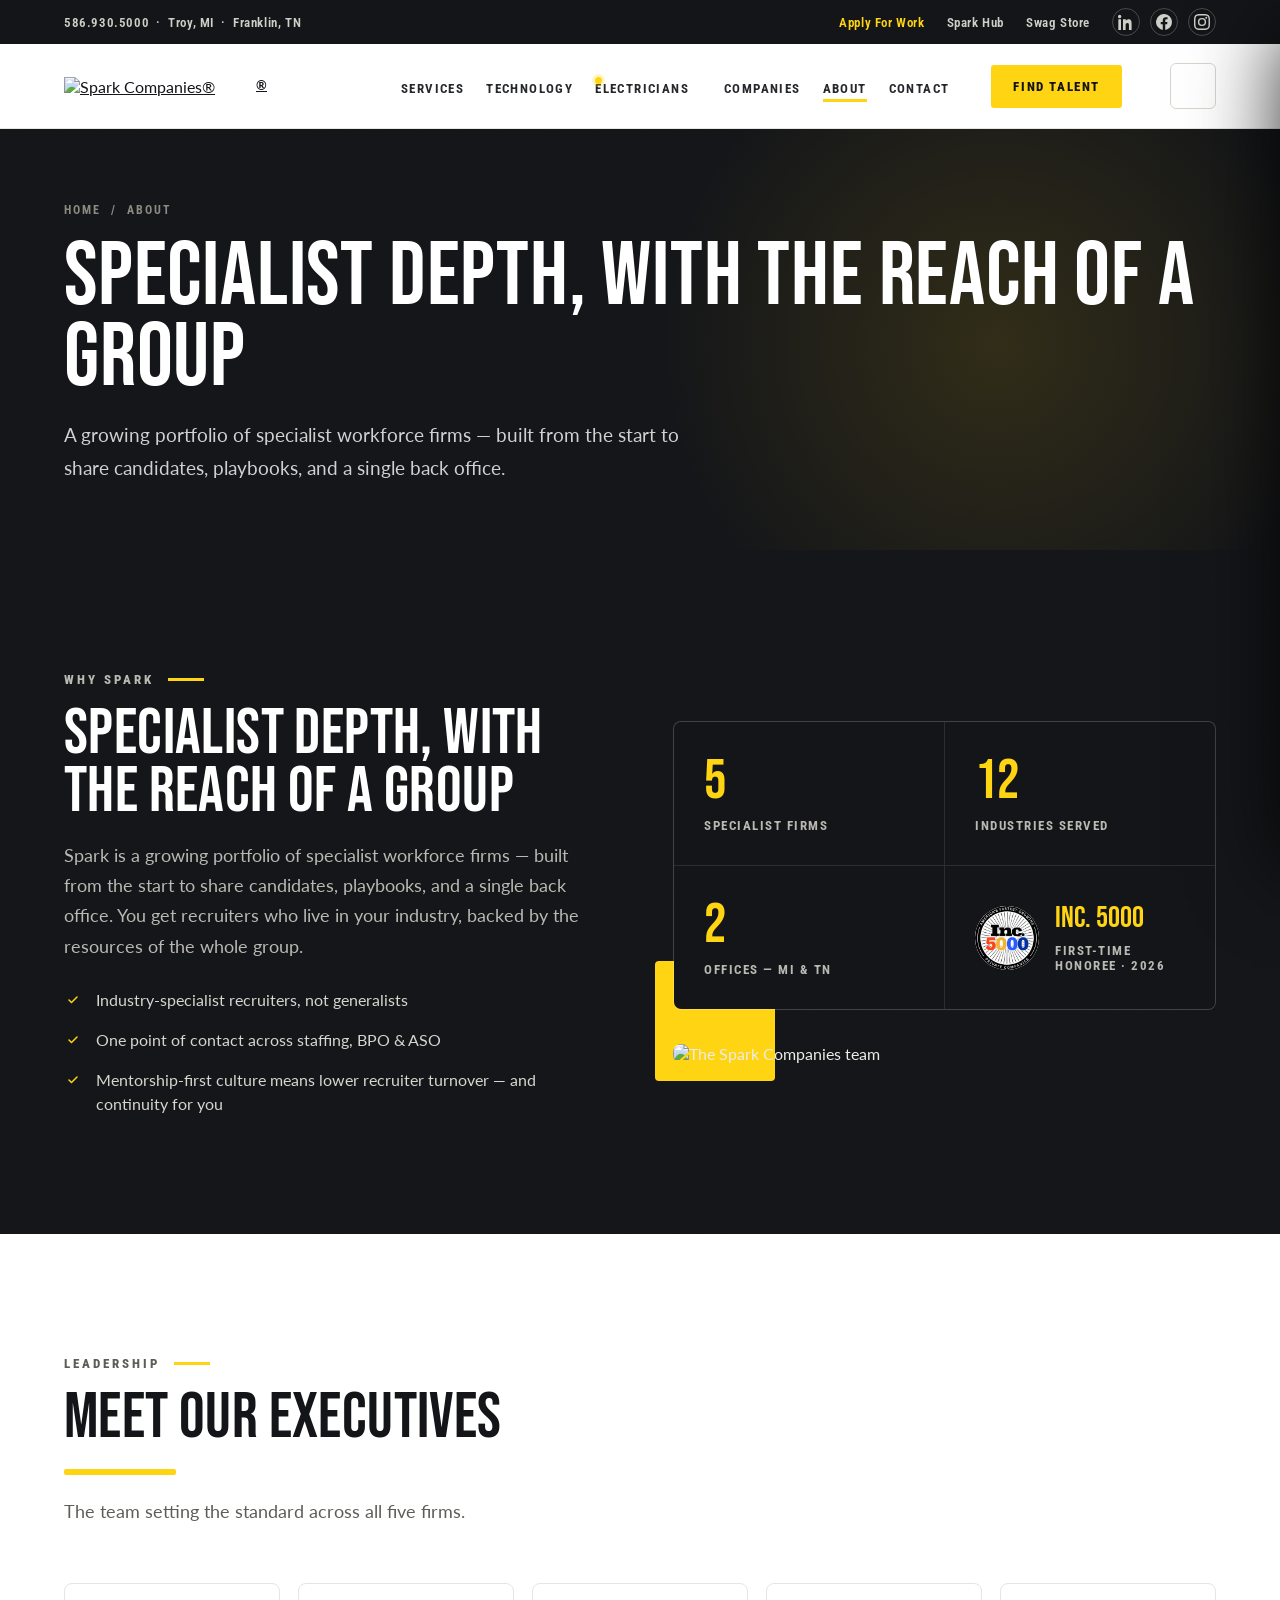
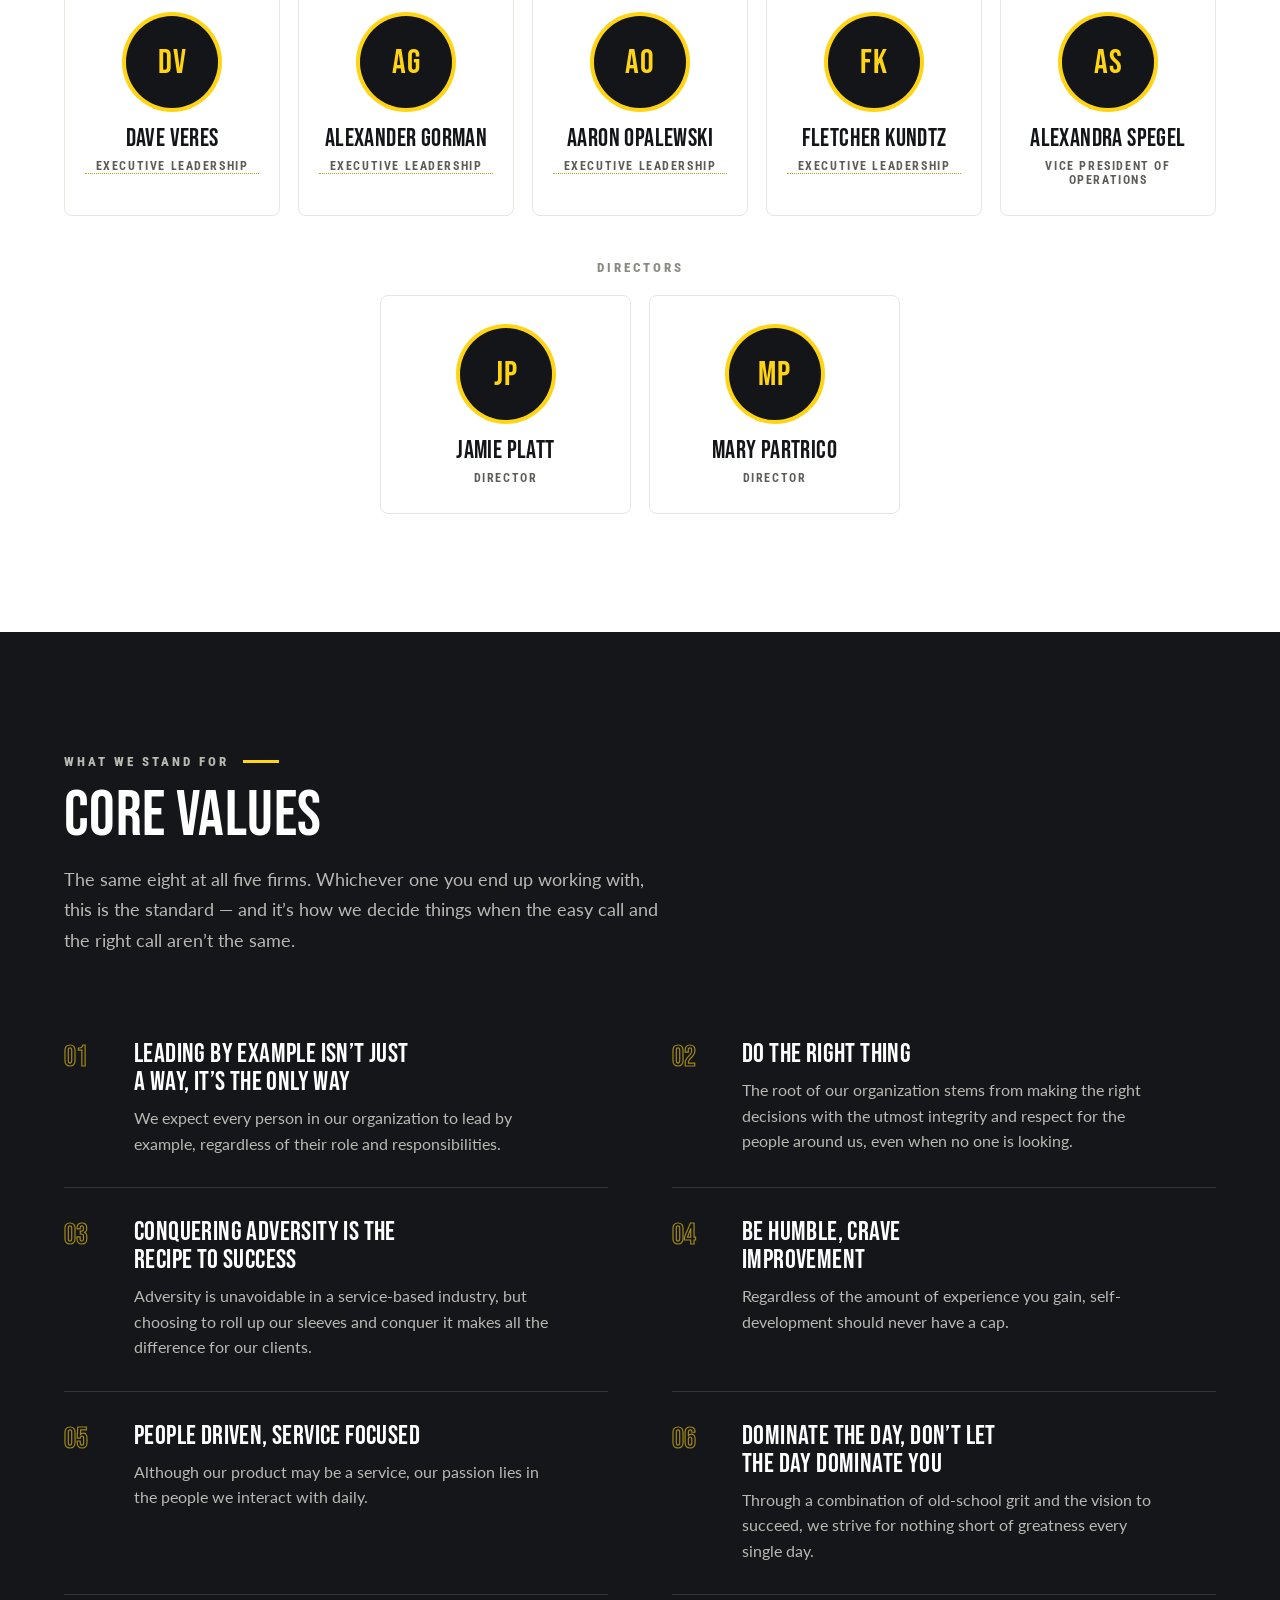
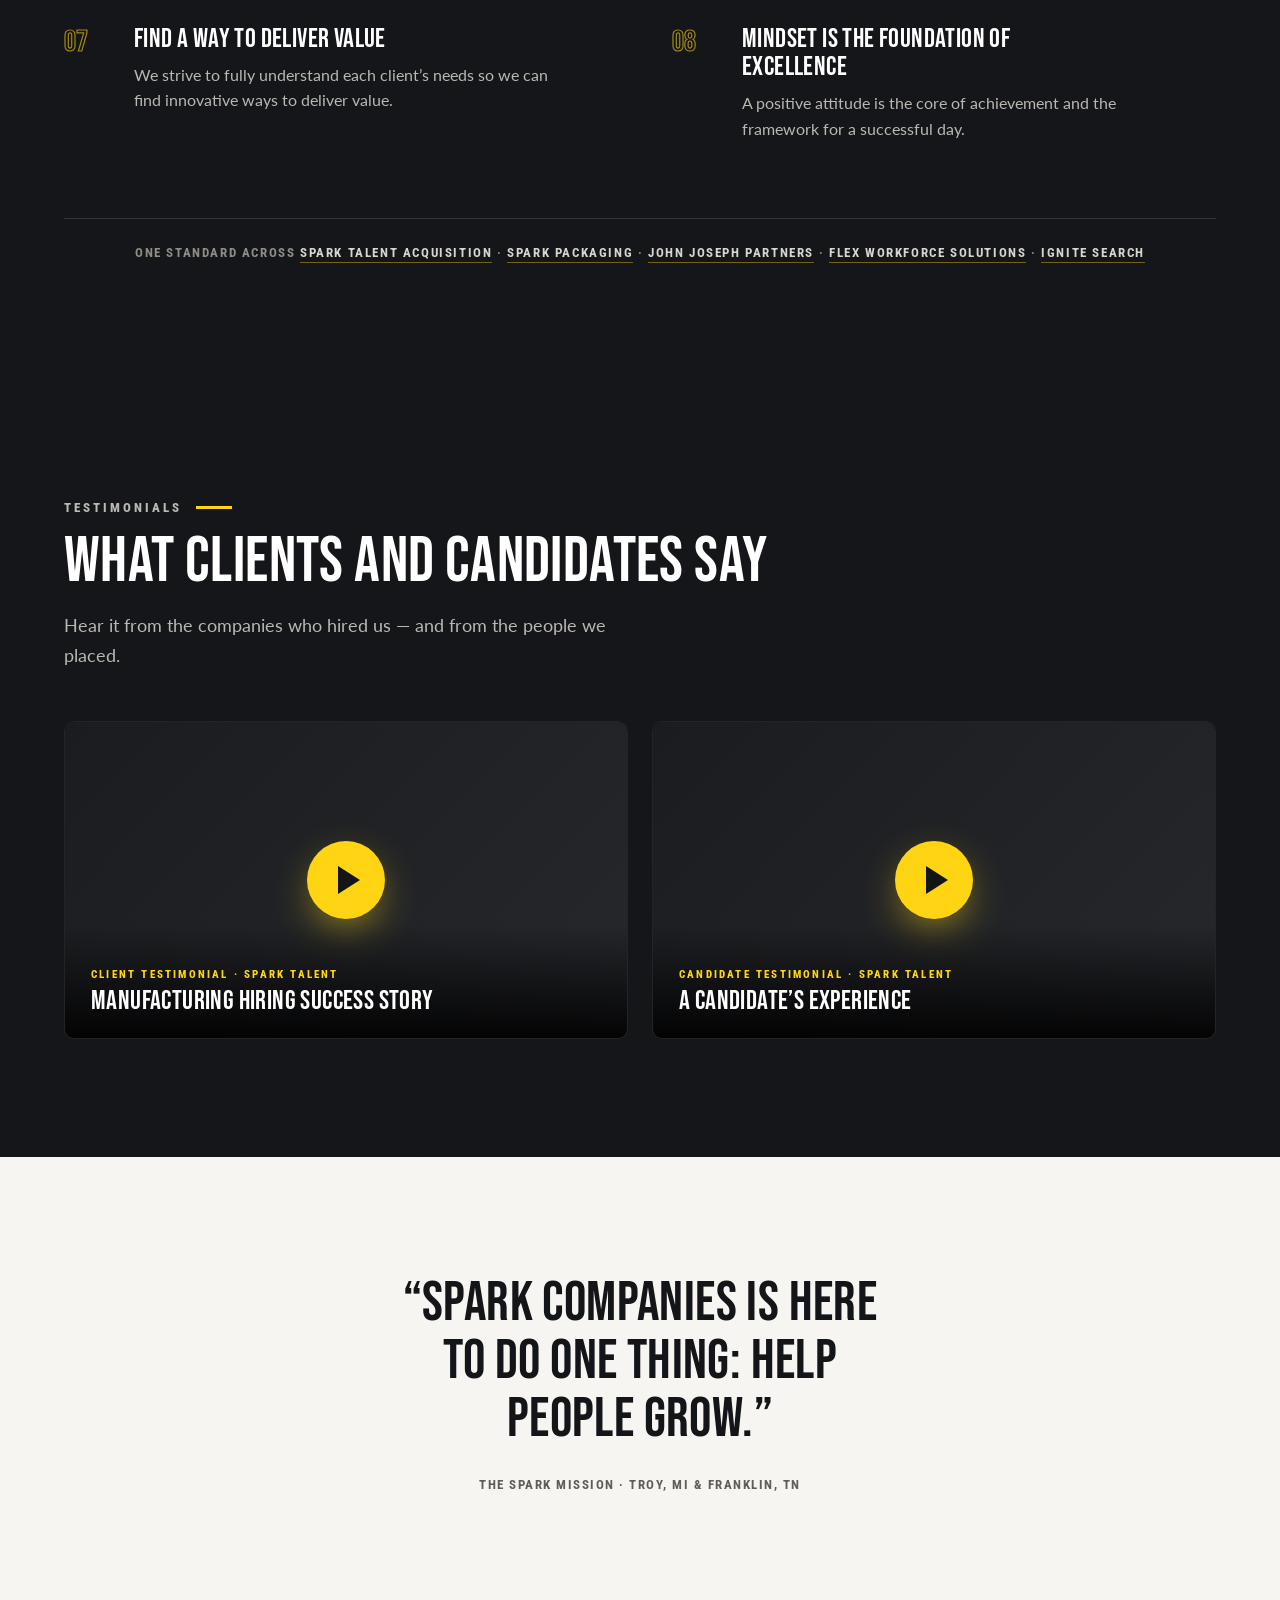
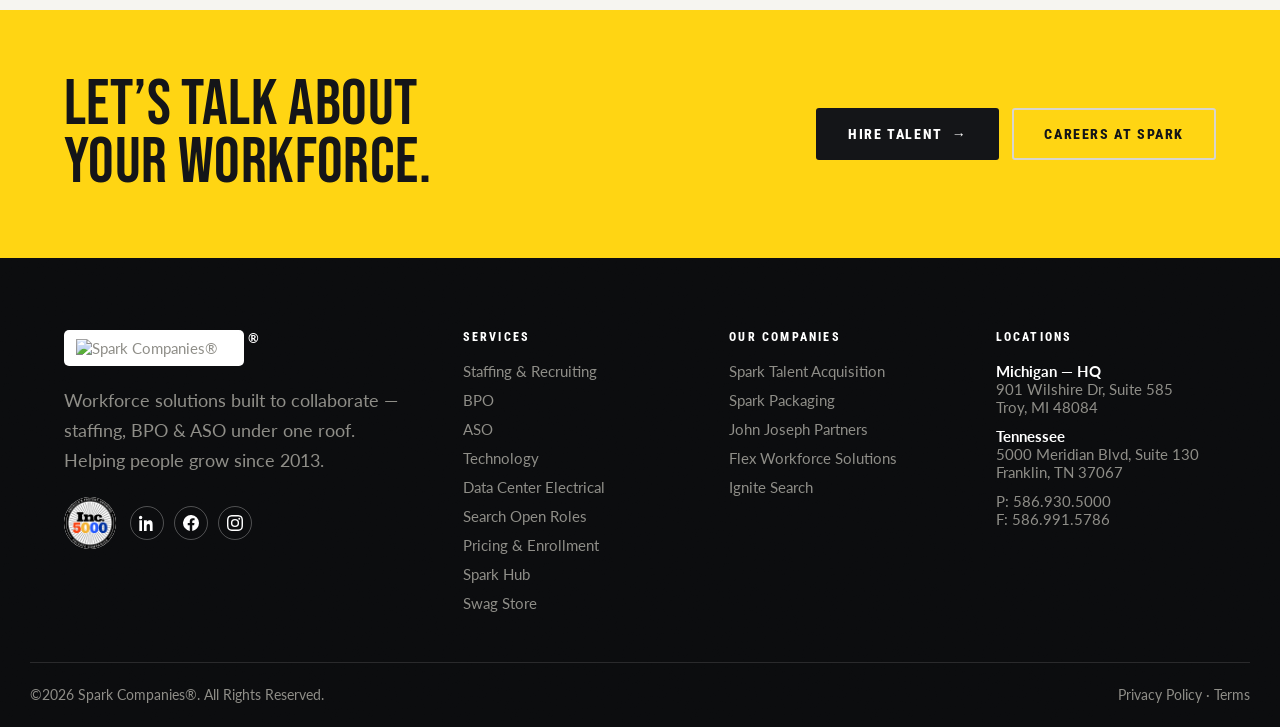
==== about.html @ df67a9e0 "Add files via upload" ====
<!DOCTYPE html>
<html lang="en">
<head>
<meta charset="utf-8">
<meta name="viewport" content="width=device-width, initial-scale=1">
<title>About — Spark Companies</title>
<meta name="description" content="Why Spark Companies — specialist depth with the reach of a group. Meet our executives and see how we work.">
<link rel="preconnect" href="https://fonts.googleapis.com">
<link rel="preconnect" href="https://fonts.gstatic.com" crossorigin>
<link href="https://fonts.googleapis.com/css2?family=Bebas+Neue&family=Lato:wght@400;700;900&family=Roboto+Condensed:wght@600;700;800&display=swap" rel="stylesheet">
<link rel="stylesheet" href="style.css">
</head>
<body>
<a href="#main" class="skip" style="position:absolute;left:-9999px;top:0;background:#FFD513;color:#141518;padding:10px 16px;z-index:200;font-family:'Roboto Condensed',sans-serif;font-weight:800" onfocus="this.style.left='12px'" onblur="this.style.left='-9999px'">Skip to content</a>
<div id="progress"></div>
<svg style="display:none">
<symbol id="in" viewBox="0 0 24 24"><path d="M4.98 3.5A2.5 2.5 0 1 1 0 3.5a2.5 2.5 0 0 1 4.98 0zM.5 8h4V24h-4V8zm7.5 0h3.8v2.2h.05c.53-1 1.83-2.2 3.77-2.2 4.03 0 4.78 2.65 4.78 6.1V24h-4v-6.9c0-1.65-.03-3.77-2.3-3.77-2.3 0-2.65 1.8-2.65 3.65V24h-4V8z"/></symbol>
<symbol id="fb" viewBox="0 0 24 24"><path d="M24 12a12 12 0 1 0-13.87 11.85v-8.38H7.08V12h3.05V9.36c0-3.01 1.79-4.67 4.53-4.67 1.31 0 2.69.23 2.69.23v2.96h-1.52c-1.49 0-1.96.93-1.96 1.88V12h3.33l-.53 3.47h-2.8v8.38A12 12 0 0 0 24 12z"/></symbol>
<symbol id="ig" viewBox="0 0 24 24"><path d="M12 2.16c3.2 0 3.58.01 4.85.07 3.25.15 4.77 1.69 4.92 4.92.06 1.27.07 1.65.07 4.85s-.01 3.58-.07 4.85c-.15 3.23-1.66 4.77-4.92 4.92-1.27.06-1.65.07-4.85.07s-3.58-.01-4.85-.07c-3.26-.15-4.77-1.7-4.92-4.92-.06-1.27-.07-1.65-.07-4.85s.01-3.58.07-4.85c.15-3.23 1.66-4.77 4.92-4.92C8.42 2.17 8.8 2.16 12 2.16zM12 0C8.74 0 8.33.01 7.05.07c-4.35.2-6.78 2.62-6.98 6.98C0 8.33 0 8.74 0 12s.01 3.67.07 4.95c.2 4.36 2.62 6.78 6.98 6.98C8.33 24 8.74 24 12 24s3.67-.01 4.95-.07c4.35-.2 6.78-2.62 6.98-6.98.06-1.28.07-1.69.07-4.95s-.01-3.67-.07-4.95c-.2-4.35-2.62-6.78-6.98-6.98C15.67.01 15.26 0 12 0zm0 5.84a6.16 6.16 0 1 0 0 12.32 6.16 6.16 0 0 0 0-12.32zM12 16a4 4 0 1 1 0-8 4 4 0 0 1 0 8zm6.4-11.85a1.44 1.44 0 1 0 0 2.88 1.44 1.44 0 0 0 0-2.88z"/></symbol>
</svg>
<div class="util"><div class="wrap in">
  <div class="l"><a href="tel:5869305000">586.930.5000</a> &nbsp;·&nbsp; Troy, MI &nbsp;·&nbsp; Franklin, TN</div>
  <div class="r">
    <a class="apply" href="https://spark-companies.my.site.com/jobs/s/" target="_blank" rel="noopener">Apply For Work</a>
    <a href="https://sparkcompanies.github.io/External-TeamMemberSite/" target="_blank" rel="noopener">Spark Hub</a>
    <a href="https://shopsparkcompanies.com/" target="_blank" rel="noopener">Swag Store</a>
    <span class="soc"><a href="https://www.linkedin.com/company/sparkcompanies/" target="_blank" rel="noopener" aria-label="LinkedIn"><svg><use href="#in"/></svg></a>
      <a href="https://www.facebook.com/SparkTalentAcquisition/" target="_blank" rel="noopener" aria-label="Facebook"><svg><use href="#fb"/></svg></a>
      <a href="https://www.instagram.com/sparkcompanies/" target="_blank" rel="noopener" aria-label="Instagram"><svg><use href="#ig"/></svg></a></span>
  </div>
</div></div>

<header><nav class="wrap nav">
  <a href="index.html" class="brand"><img src="https://www.sparkcompanies.com/wp-content/uploads/2023/09/spark_companies.webp" alt="Spark Companies®"><span class="reg">®</span></a>
  <ul><li><a class="lnk" href="services.html">Services</a></li><li><a class="lnk" href="technology.html">Technology</a></li><li><a class="lnk hot" href="datacenter.html">Electricians</a></li><li><a class="lnk" href="companies.html">Companies</a></li><li><a class="lnk active" href="about.html">About</a></li><li><a class="lnk" href="contact.html">Contact</a></li></ul>
  <div class="hcta">
    <a class="btn btn-y btn-sm" href="contact.html">Find Talent</a>
  </div>
  <button class="burger" aria-label="Open menu" aria-expanded="false" aria-controls="drawer"><span></span><span></span><span></span></button>
</nav></header>

<div class="scrim" id="scrim"></div>
<aside class="drawer" id="drawer" aria-label="Site menu">
  <div class="dhead"><img src="https://www.sparkcompanies.com/wp-content/uploads/2023/09/spark_companies.webp" alt="Spark Companies"><button class="dclose" aria-label="Close menu">&times;</button></div>
  <nav class="dnav"><a href="index.html">Home</a><a href="services.html">Services &amp; Pricing</a><a href="technology.html">Technology</a><a href="companies.html">Our Companies</a><a href="about.html" aria-current="page">About</a><a href="careers.html">Careers</a><a href="contact.html">Contact</a></nav>
  <div class="dsub">
    <div class="lbl">Quick Links</div>
    <a href="https://spark-companies.my.site.com/jobs/s/" target="_blank" rel="noopener">Search Open Roles</a>
    <a href="datacenter.html">Data Center Electrical &mdash; Hiring</a>
    <a href="technology.html">Our Technology</a>
    <a href="services.html#enroll">Pricing &amp; Enrollment</a>
    <a href="https://sparkcompanies.github.io/External-TeamMemberSite/" target="_blank" rel="noopener">Spark Hub — Team Portal</a>
    <a href="https://shopsparkcompanies.com/" target="_blank" rel="noopener">Spark Swag Store</a>
  </div>
  <div class="dfoot">
    <div class="ln"><b>Michigan — HQ</b>901 Wilshire Dr, Suite 585<br>Troy, MI 48084</div>
    <div class="ln"><b>Tennessee</b>5000 Meridian Blvd, Suite 130<br>Franklin, TN 37067</div>
    <div class="ln"><b>Contact</b><a href="tel:5869305000" style="color:#fff;text-decoration:none">586.930.5000</a></div>
    <div class="soc on-dark"><a href="https://www.linkedin.com/company/sparkcompanies/" target="_blank" rel="noopener" aria-label="LinkedIn"><svg><use href="#in"/></svg></a>
      <a href="https://www.facebook.com/SparkTalentAcquisition/" target="_blank" rel="noopener" aria-label="Facebook"><svg><use href="#fb"/></svg></a>
      <a href="https://www.instagram.com/sparkcompanies/" target="_blank" rel="noopener" aria-label="Instagram"><svg><use href="#ig"/></svg></a></div>
  </div>
</aside>

<main id="main">
<div class="phero grain"><div class="glow"></div><div class="wrap in">
  <div class="crumb"><a href="index.html">Home</a> &nbsp;/&nbsp; About</div>
  <h1>Specialist Depth, With The Reach Of A Group</h1>
  <p>A growing portfolio of specialist workforce firms — built from the start to share candidates, playbooks, and a single back office.</p>
</div></div>
<section class="why grain" id="why">
  <div class="wrap grid">
    <div>
      <div class="eyebrow reveal">Why Spark</div>
      <h2 class="reveal d1">Specialist Depth, With The Reach Of A Group</h2>
      <p class="reveal d2" style="margin-top:20px">Spark is a growing portfolio of specialist workforce firms —
        built from the start to share candidates, playbooks, and a single back office. You get recruiters
        who live in your industry, backed by the resources of the whole group.</p>
      <ul>
        <li class="reveal d2">Industry-specialist recruiters, not generalists</li>
        <li class="reveal d3">One point of contact across staffing, BPO &amp; ASO</li>
        <li class="reveal d3">Mentorship-first culture means lower recruiter turnover — and continuity for you</li>
      </ul>
    </div>
    <div>
      <div class="stats reveal d1">
        <div class="stat"><div class="n" data-count="5">5</div><div class="l">Specialist Firms</div></div>
        <div class="stat"><div class="n" data-count="12">12</div><div class="l">Industries Served</div></div>
        <div class="stat"><div class="n">2</div><div class="l">Offices — MI &amp; TN</div></div>
        <div class="stat incstat"><img src="inc5000.png" alt="Inc. 5000"><div><div class="n" style="font-size:30px;line-height:1.05">Inc. 5000</div><div class="l">First-Time Honoree · 2026</div></div></div>
      </div>
      <div class="figure reveal d2">
        <img src="https://www.sparkcompanies.com/wp-content/uploads/2023/12/sparkcompaniesfamilyaffair-edited.webp" alt="The Spark Companies team">
      </div>
    </div>
  </div>
</section><section id="leadership">
  <div class="wrap">
    <div class="sec-head">
      <div class="eyebrow reveal">Leadership</div>
      <h2 class="reveal d1">Meet Our Executives</h2>
      <div class="rule reveal d1"></div>
      <p class="reveal d1" style="margin-top:22px;max-width:56ch">The team setting the standard across all five firms.</p>
    </div>
    <div class="execs">
      <div class="exec reveal"><div class="ava">DV</div><div class="nm">Dave Veres</div><div class="tt ph" title="Placeholder — send me this executive's title">Executive Leadership</div></div>
      <div class="exec reveal"><div class="ava">AG</div><div class="nm">Alexander Gorman</div><div class="tt ph" title="Placeholder — send me this executive's title">Executive Leadership</div></div>
      <div class="exec reveal"><div class="ava">AO</div><div class="nm">Aaron Opalewski</div><div class="tt ph" title="Placeholder — send me this executive's title">Executive Leadership</div></div>
      <div class="exec reveal"><div class="ava">FK</div><div class="nm">Fletcher Kundtz</div><div class="tt ph" title="Placeholder — send me this executive's title">Executive Leadership</div></div>
      <div class="exec reveal"><div class="ava">AS</div><div class="nm">Alexandra Spegel</div><div class="tt">Vice President of Operations</div></div>
    </div>
    <div class="dirlbl reveal">Directors</div>
    <div class="dirs">
      <div class="exec reveal"><div class="ava">JP</div><div class="nm">Jamie Platt</div><div class="tt">Director</div></div>
      <div class="exec reveal"><div class="ava">MP</div><div class="nm">Mary Partrico</div><div class="tt">Director</div></div>
    </div>
  </div>
</section><section class="values grain" id="values">
  <div class="wrap">
    <div class="sec-head">
      <div class="eyebrow reveal">What We Stand For</div>
      <h2 class="reveal d1">Core Values</h2>
      <p class="reveal d2" style="margin-top:20px;max-width:60ch">The same eight at all five firms. Whichever one you end up working with, this is the standard &mdash; and it&rsquo;s how we decide things when the easy call and the right call aren&rsquo;t the same.</p>
    </div>
    <div class="valgrid">
      <div class="val reveal d1"><span class="vn">01</span><h3>Leading By Example Isn’t Just A Way, It’s The Only Way</h3><p>We expect every person in our organization to lead by example, regardless of their role and responsibilities.</p></div>
      <div class="val reveal d2"><span class="vn">02</span><h3>Do The Right Thing</h3><p>The root of our organization stems from making the right decisions with the utmost integrity and respect for the people around us, even when no one is looking.</p></div>
      <div class="val reveal d3"><span class="vn">03</span><h3>Conquering Adversity Is The Recipe To Success</h3><p>Adversity is unavoidable in a service-based industry, but choosing to roll up our sleeves and conquer it makes all the difference for our clients.</p></div>
      <div class="val reveal d4"><span class="vn">04</span><h3>Be Humble, Crave Improvement</h3><p>Regardless of the amount of experience you gain, self-development should never have a cap.</p></div>
      <div class="val reveal d1"><span class="vn">05</span><h3>People Driven, Service Focused</h3><p>Although our product may be a service, our passion lies in the people we interact with daily.</p></div>
      <div class="val reveal d2"><span class="vn">06</span><h3>Dominate The Day, Don’t Let The Day Dominate You</h3><p>Through a combination of old-school grit and the vision to succeed, we strive for nothing short of greatness every single day.</p></div>
      <div class="val reveal d3"><span class="vn">07</span><h3>Find A Way To Deliver Value</h3><p>We strive to fully understand each client’s needs so we can find innovative ways to deliver value.</p></div>
      <div class="val reveal d4"><span class="vn">08</span><h3>Mindset Is The Foundation Of Excellence</h3><p>A positive attitude is the core of achievement and the framework for a successful day.</p></div>
    </div>
      <div class="valfoot reveal">One standard across <a href="companies.html">Spark Talent Acquisition</a> &middot; <a href="companies.html">Spark Packaging</a> &middot; <a href="companies.html">John Joseph Partners</a> &middot; <a href="companies.html">Flex Workforce Solutions</a> &middot; <a href="companies.html">Ignite Search</a></div>
  </div>
</section><section class="vid grain" id="video">
  <div class="wrap">
    <div class="sec-head">
      <div class="eyebrow reveal">Testimonials</div>
      <h2 class="reveal d1">What Clients And Candidates Say</h2>
      <p class="reveal d2" style="margin-top:20px;max-width:60ch">Hear it from the companies who hired us &mdash; and from the people we placed.</p>
    </div>
    <div class="vgrid">
      <a class="vplay reveal" href="https://www.youtube.com/watch?v=f5pxO7JPQE0" target="_blank" rel="noopener" aria-label="Play: Manufacturing Hiring Success Story — client testimonial">
        <div class="fallback"></div>
        <img src="https://i.ytimg.com/vi/f5pxO7JPQE0/maxresdefault.jpg" alt="" loading="lazy" onerror="this.remove()">
        <span class="btn-play" aria-hidden="true"></span>
        <span class="cap"><span class="k">Client Testimonial &middot; Spark Talent</span><span class="t">Manufacturing Hiring Success Story</span></span>
      </a>
      <a class="vplay reveal d1" href="https://www.youtube.com/watch?v=tFxxLQK4_V0" target="_blank" rel="noopener" aria-label="Play: A Candidate’s Experience — candidate testimonial">
        <div class="fallback"></div>
        <img src="https://i.ytimg.com/vi/tFxxLQK4_V0/maxresdefault.jpg" alt="" loading="lazy" onerror="this.remove()">
        <span class="btn-play" aria-hidden="true"></span>
        <span class="cap"><span class="k">Candidate Testimonial &middot; Spark Talent</span><span class="t">A Candidate’s Experience</span></span>
      </a>
    </div>
  </div>
</section><section class="quote">
  <div class="wrap">
    <p class="q reveal">“Spark Companies is here to do one thing: help people grow.”</p>
    <div class="by reveal d1">The Spark Mission · Troy, MI &amp; Franklin, TN</div>
  </div>
</section><div class="ctastrip"><div class="wrap in">
  <h2>Let&rsquo;s Talk About<br>Your Workforce.</h2>
  <div class="rt">
    <a class="btn btn-p" href="contact.html">Hire Talent <span class="ar">&rarr;</span></a>
    <a class="btn btn-o" href="careers.html">Careers At Spark</a>
  </div>
</div></div>

</main>
<footer class="grain">
  <div class="wrap fgrid">
    <div>
      <span class="brand"><img src="https://www.sparkcompanies.com/wp-content/uploads/2023/09/spark_companies.webp" alt="Spark Companies®"><span class="reg">®</span></span>
      <p style="max-width:34ch;color:#8F8E88;margin-top:20px">Workforce solutions built to collaborate — staffing, BPO &amp; ASO under one roof. Helping people grow since 2013.</p>
      <div style="display:flex;align-items:center;gap:14px;margin-top:20px">
        <img src="inc5000.png" alt="Inc. 5000" style="width:52px;height:52px;background:#fff;border-radius:50%">
        <div class="soc on-dark">
          <a href="https://www.linkedin.com/company/sparkcompanies/" target="_blank" rel="noopener" aria-label="LinkedIn"><svg><use href="#in"/></svg></a>
          <a href="https://www.facebook.com/SparkTalentAcquisition/" target="_blank" rel="noopener" aria-label="Facebook"><svg><use href="#fb"/></svg></a>
          <a href="https://www.instagram.com/sparkcompanies/" target="_blank" rel="noopener" aria-label="Instagram"><svg><use href="#ig"/></svg></a>
        </div>
      </div>
    </div>
    <div><h4>Services</h4><ul><li><a href="services.html">Staffing &amp; Recruiting</a></li><li><a href="services.html">BPO</a></li><li><a href="services.html">ASO</a></li><li><a href="technology.html">Technology</a></li><li><a href="datacenter.html">Data Center Electrical</a></li><li><a href="https://spark-companies.my.site.com/jobs/s/" target="_blank" rel="noopener">Search Open Roles</a></li><li><a href="services.html#enroll">Pricing &amp; Enrollment</a></li><li><a href="https://sparkcompanies.github.io/External-TeamMemberSite/" target="_blank" rel="noopener">Spark Hub</a></li><li><a href="https://shopsparkcompanies.com/" target="_blank" rel="noopener">Swag Store</a></li></ul></div>
    <div><h4>Our Companies</h4><ul>
      <li><a href="https://www.sparktalentinc.com/" target="_blank" rel="noopener">Spark Talent Acquisition</a></li>
      <li><a href="https://sparkpackaginginc.com/" target="_blank" rel="noopener">Spark Packaging</a></li>
      <li><a href="https://johnjosephpartners.com/" target="_blank" rel="noopener">John Joseph Partners</a></li>
      <li><a href="https://www.flexworkforceco.com/" target="_blank" rel="noopener">Flex Workforce Solutions</a></li>
      <li><a href="https://www.ignitesearch.com/" target="_blank" rel="noopener">Ignite Search</a></li>
    </ul></div>
    <div><h4>Locations</h4><ul>
      <li><b style="color:#fff">Michigan — HQ</b><br><a href="https://www.google.com/maps/search/?api=1&query=Spark+Companies+901+Wilshire+Dr+Suite+585+Troy+MI+48084" target="_blank" rel="noopener" title="Open in Google Maps">901 Wilshire Dr, Suite 585<br>Troy, MI 48084</a></li>
      <li><b style="color:#fff">Tennessee</b><br><a href="https://www.google.com/maps/search/?api=1&query=Spark+Companies+5000+Meridian+Blvd+Suite+130+Franklin+TN+37067" target="_blank" rel="noopener" title="Open in Google Maps">5000 Meridian Blvd, Suite 130<br>Franklin, TN 37067</a></li>
      <li><a href="tel:5869305000">P: 586.930.5000</a><br><a href="fax:+15869915786">F: 586.991.5786</a></li>
    </ul></div>
  </div>
  <div class="wrap fbot"><div>&copy;<span id="yr">2026</span> Spark Companies&reg;. All Rights Reserved.</div><div>Privacy Policy · Terms</div></div>
</footer>
<button id="totop" aria-label="Back to top" onclick="window.scrollTo({top:0,behavior:'smooth'})">&uarr;</button>
<script src="app.js"></script>
</body>
</html>
---- style.css ----
:root{
  --ink:#141518; --ink2:#26282C; --paper:#FFFFFF; --paper2:#F6F5F1; --card:#fff;
  --line:#E7E5DF; --line2:#D8D5CD; --muted:#5E5D58; --muted2:#8B8A82;
  --yellow:#FFD513; --yellow-dk:#E7BE00;
  --display:'Bebas Neue',Impact,sans-serif;
  --label:'Roboto Condensed',Arial Narrow,sans-serif;
  --body:'Lato',-apple-system,Segoe UI,sans-serif;
  --max:1220px;
}
*{box-sizing:border-box}
html{scroll-behavior:smooth}
body{margin:0;font-family:var(--body);color:var(--ink);background:var(--paper);-webkit-font-smoothing:antialiased;overflow-x:hidden}
::selection{background:var(--yellow);color:var(--ink)}
img{max-width:100%;display:block}
a{color:inherit}
:focus-visible{outline:3px solid var(--yellow);outline-offset:2px}
.wrap{max-width:var(--max);margin:0 auto;padding:0 34px}

.grain{position:relative}
.grain::before{content:'';position:absolute;inset:0;pointer-events:none;z-index:0;background-image:url("data:image/svg+xml,%3Csvg xmlns='http://www.w3.org/2000/svg' width='180' height='180'%3E%3Cfilter id='n'%3E%3CfeTurbulence type='fractalNoise' baseFrequency='0.85' numOctaves='2' stitchTiles='stitch'/%3E%3CfeColorMatrix values='0.33 0.33 0.33 0 0 0.33 0.33 0.33 0 0 0.33 0.33 0.33 0 0 0 0 0 1 0'/%3E%3C/filter%3E%3Crect width='100%25' height='100%25' filter='url(%23n)'/%3E%3C/svg%3E");background-size:180px;opacity:.05;mix-blend-mode:overlay}
.grain>*{position:relative;z-index:1}
#progress{position:fixed;top:0;left:0;height:3px;width:0;background:var(--yellow);z-index:100}

.reveal{opacity:0;transform:translateY(22px);transition:opacity .75s cubic-bezier(.22,.61,.36,1),transform .75s cubic-bezier(.22,.61,.36,1)}
.reveal.in{opacity:1;transform:none}
.reveal.d1{transition-delay:.08s}.reveal.d2{transition-delay:.16s}.reveal.d3{transition-delay:.24s}.reveal.d4{transition-delay:.32s}
@media (prefers-reduced-motion:reduce){
  .reveal{opacity:1!important;transform:none!important;transition:none!important}
  .mq .track{animation:none!important}
  .sweep::after{animation:none!important;transform:none!important}
  .award::after{animation:none!important}
  *{scroll-behavior:auto!important}
}

.mockbar{background:#0E0F11;color:#B7B7B7;font-family:var(--label);font-size:12px;letter-spacing:.5px;padding:8px 34px;display:flex;gap:14px;align-items:center;justify-content:center;flex-wrap:wrap;text-transform:uppercase}
.mockbar b{color:var(--yellow)}
.mockbar span{opacity:.72;text-transform:none;letter-spacing:.2px;font-family:var(--body);font-size:11.5px}
.ph{border-bottom:1.5px dotted rgba(180,150,0,.9);cursor:help}

.eyebrow{font-family:var(--label);font-weight:800;font-size:13px;letter-spacing:3px;text-transform:uppercase;color:var(--muted);display:inline-flex;align-items:center;gap:14px;margin:0 0 18px}
.eyebrow .num{color:var(--yellow-dk);font-size:14px}
.eyebrow::after{content:'';width:36px;height:3px;background:var(--yellow)}
h1,h2,h3{font-family:var(--display);font-weight:400;letter-spacing:.4px;margin:0;line-height:.9}
h2{font-size:clamp(42px,5vw,74px)}
h3{font-size:29px;line-height:.95}
p{font-size:17.5px;line-height:1.74;color:var(--muted);margin:0 0 18px}
.lead{font-size:20px;color:#3A3935}
.rule{width:112px;height:6px;background:var(--yellow);border-radius:2px;margin:22px 0 0}

.btn{display:inline-flex;align-items:center;gap:9px;font-family:var(--label);font-weight:800;font-size:14px;letter-spacing:1.6px;text-transform:uppercase;text-decoration:none;padding:16px 30px;border-radius:3px;border:2px solid transparent;cursor:pointer;transition:transform .16s,background .2s,color .2s,border-color .2s,box-shadow .2s}
.btn .ar{transition:transform .2s}.btn:hover .ar{transform:translateX(4px)}
.btn-p{background:var(--ink);color:#fff}
.btn-p:hover{background:#000;transform:translateY(-2px);box-shadow:0 14px 34px -14px rgba(0,0,0,.5)}
.btn-y{background:var(--yellow);color:var(--ink)}
.btn-y:hover{background:var(--yellow-dk);transform:translateY(-2px);box-shadow:0 14px 34px -12px rgba(231,190,0,.55)}
.btn-o{background:transparent;color:var(--ink);border-color:var(--line2)}
.btn-o:hover{border-color:var(--ink);transform:translateY(-2px)}
.btn-w{background:transparent;color:#fff;border-color:rgba(255,255,255,.4)}
.btn-w:hover{background:#fff;color:var(--ink);border-color:#fff;transform:translateY(-2px)}
.btn-sm{padding:12px 20px;font-size:13px;white-space:nowrap}
.txtlink{font-family:var(--label);font-weight:800;font-size:13.5px;letter-spacing:1.5px;text-transform:uppercase;text-decoration:none;color:var(--ink);display:inline-flex;align-items:center;gap:8px;border-bottom:2px solid var(--yellow);padding-bottom:5px}
.txtlink span{transition:transform .2s}.txtlink:hover span{transform:translateX(5px)}

.soc{display:inline-flex;gap:10px}
.soc a{width:34px;height:34px;border-radius:50%;display:inline-flex;align-items:center;justify-content:center;border:1px solid var(--line2);transition:background .2s,border-color .2s,transform .2s}
.soc a:hover{background:var(--yellow);border-color:var(--yellow);transform:translateY(-2px)}
.soc svg{width:16px;height:16px;fill:currentColor}
.soc.on-dark a{border-color:rgba(255,255,255,.28);color:#fff}
.soc.on-dark a:hover{background:var(--yellow);border-color:var(--yellow);color:var(--ink)}

.util{background:var(--ink);color:#CFCFC9}
.util > .in{display:flex;align-items:center;justify-content:space-between;gap:18px;height:44px;font-family:var(--label);font-weight:600;font-size:13px;letter-spacing:.6px}
.util a{text-decoration:none;color:#CFCFC9;transition:color .2s}
.util a:hover{color:#fff}
.util .r{display:flex;align-items:center;gap:22px}
.util .r a.apply{color:var(--yellow)}
.util .soc a{width:28px;height:28px;border-color:rgba(255,255,255,.22);color:#CFCFC9}

header{position:sticky;top:0;z-index:60;background:rgba(255,255,255,.92);backdrop-filter:saturate(150%) blur(10px);border-bottom:1px solid var(--line)}
.nav{display:flex;align-items:center;gap:34px;height:84px}
.nav>a.brand{display:inline-flex;align-items:flex-start}
.nav>a.brand img{width:190px}
.reg{font-family:var(--body);font-weight:700;font-size:13px;line-height:1;position:relative;top:2px;margin-left:2px}
.nav ul{list-style:none;display:flex;flex-wrap:nowrap;gap:22px;margin:0 0 0 auto;padding:0}
.nav a.lnk{font-family:var(--label);font-weight:700;font-size:13px;letter-spacing:1.4px;text-transform:uppercase;text-decoration:none;padding:6px 0;position:relative;color:var(--ink2);white-space:nowrap}
.nav a.lnk::after{content:'';position:absolute;left:0;right:100%;bottom:0;height:3px;background:var(--yellow);transition:right .25s}
.nav a.lnk:hover::after,.nav a.lnk.active::after{right:0}
.nav .hcta{display:flex;gap:10px;margin-left:8px}
@media (max-width:1180px){.nav ul,.nav .hcta{display:none}}

.hero{position:relative;background:var(--ink);color:#fff;overflow:hidden}
.hero .wm{position:absolute;left:50%;top:52%;transform:translate(-50%,-50%);font-family:var(--display);font-size:clamp(220px,34vw,560px);line-height:1;color:transparent;-webkit-text-stroke:1.5px rgba(255,255,255,.07);user-select:none;pointer-events:none;white-space:nowrap;will-change:transform}
.hero .glow{position:absolute;top:-30%;right:-10%;width:70vw;height:70vw;max-width:1000px;max-height:1000px;background:radial-gradient(circle,rgba(255,213,19,.13) 0%,rgba(255,213,19,0) 60%);pointer-events:none}
.hero > .in{position:relative;padding:72px 0 70px;text-align:center;display:flex;flex-direction:column;align-items:center}
.hero .kick{font-family:var(--label);font-weight:800;font-size:13.5px;letter-spacing:4px;text-transform:uppercase;color:var(--yellow);margin-bottom:22px;display:inline-flex;align-items:center;gap:16px}
.hero .kick::before,.hero .kick::after{content:'';width:44px;height:2px;background:rgba(255,213,19,.55)}
.hero h1{font-size:clamp(58px,8.6vw,132px);line-height:.88;letter-spacing:1px}
.hero h1 .row{display:block}
.hero h1 .yellow{color:var(--yellow)}
.sweep{position:relative;display:inline-block}
.sweep::after{content:'';position:absolute;left:2%;right:100%;bottom:.04em;height:.1em;background:var(--yellow);z-index:-1;animation:sweep 1s .9s cubic-bezier(.22,.61,.36,1) forwards}
@keyframes sweep{to{right:2%}}
.hero .lede{font-size:20.5px;line-height:1.6;color:rgba(255,255,255,.84);max-width:50ch;margin:26px 0 36px}
.hero .cta{display:flex;gap:14px;flex-wrap:wrap;justify-content:center;margin-bottom:4px}
.hero .proofrow{display:flex;align-items:center;gap:26px;flex-wrap:wrap;justify-content:center}
.hero .sub{font-family:var(--label);font-weight:700;font-size:13px;letter-spacing:1.6px;text-transform:uppercase;color:rgba(255,255,255,.55)}
.hero .sub b{color:#fff}

.award{position:relative;display:inline-flex;align-items:center;gap:20px;padding:18px 30px 18px 18px;border-radius:8px;text-align:left;background:linear-gradient(120deg,#1B1C20,#25262B);border:1px solid rgba(255,213,19,.5);box-shadow:0 0 0 1px rgba(255,213,19,.12),0 22px 60px -20px rgba(255,213,19,.3);overflow:hidden}
.award::after{content:'';position:absolute;top:-20%;bottom:-20%;left:-60%;width:38%;background:linear-gradient(100deg,transparent,rgba(255,255,255,.1),transparent);transform:skewX(-18deg);animation:shine 4.6s ease-in-out infinite}
@keyframes shine{0%{left:-60%}55%{left:130%}100%{left:130%}}
.award img{width:76px;height:76px;background:#fff;border-radius:50%;box-shadow:0 0 0 4px rgba(255,213,19,.3),0 0 30px rgba(255,213,19,.4)}
.award .yr{font-family:var(--display);font-size:42px;line-height:.9;color:#fff;letter-spacing:1px;white-space:nowrap}
.award .yr b{color:var(--yellow);font-weight:400}
.award .chip{display:inline-block;font-family:var(--label);font-weight:800;font-size:11px;letter-spacing:2px;text-transform:uppercase;background:var(--yellow);color:var(--ink);padding:6px 11px;border-radius:2px;margin-left:12px;vertical-align:middle;position:relative;top:-5px}
.award small{display:block;font-family:var(--label);font-weight:700;font-size:12px;letter-spacing:1.8px;text-transform:uppercase;color:rgba(255,255,255,.55);margin-top:8px}
.award small .yy{color:var(--yellow)}

.statstrip{background:var(--yellow)}
.statstrip .grid{display:grid;grid-template-columns:repeat(4,1fr)}
.statstrip .cell{padding:30px 32px;border-left:1px solid rgba(0,0,0,.14)}
.statstrip .cell:first-child{border-left:0}
.statstrip .n{font-family:var(--display);font-size:54px;line-height:1;color:var(--ink)}
.statstrip .l{font-family:var(--label);font-weight:700;font-size:12.5px;letter-spacing:2px;text-transform:uppercase;color:rgba(0,0,0,.7);margin-top:6px}

.mq{background:var(--ink);border-bottom:4px solid var(--yellow);overflow:hidden;padding:20px 0}
.mq:hover .track{animation-play-state:paused}
.mq .track{display:flex;gap:0;width:max-content;animation:mq 30s linear infinite}
.mq span{font-family:var(--display);font-size:46px;line-height:1;letter-spacing:2px;white-space:nowrap;padding-right:56px;color:transparent;-webkit-text-stroke:1.2px rgba(255,255,255,.55);display:inline-flex;align-items:center;gap:56px}
.mq span.sd{color:var(--yellow);-webkit-text-stroke:0}
.mq span::after{content:'';width:12px;height:12px;background:var(--yellow);border-radius:2px;transform:rotate(45deg)}
@keyframes mq{to{transform:translateX(-50%)}}

section{padding:118px 0}
.sec-head{max-width:780px}
.sec-head.c{margin:0 auto;text-align:center}
.rule{width:112px;height:6px;background:var(--yellow);border-radius:2px;margin:22px 0 0}
.sec-head.c .rule{margin:22px auto 0}

.trust{background:var(--paper2);border-bottom:1px solid var(--line);padding:64px 0}
.trust .lbl{text-align:center;font-family:var(--label);font-weight:800;font-size:13px;letter-spacing:3px;text-transform:uppercase;color:var(--muted);margin:0 0 34px}
.trust .lbl b{color:var(--ink)}
.trust .cells{display:grid;grid-template-columns:repeat(5,1fr);gap:16px}
.trust .cell{background:#fff;border:1px solid var(--line);border-radius:8px;min-height:130px;display:flex;align-items:center;justify-content:center;padding:22px;transition:transform .2s,box-shadow .2s,border-color .2s}
.trust .cell:hover{transform:translateY(-4px);box-shadow:0 22px 44px -28px rgba(0,0,0,.3);border-color:var(--line2)}
.trust .cell img{max-height:72px;max-width:100%;width:auto;object-fit:contain}

.posband{background:var(--ink);color:#EDECE8}
.posband h2{color:#fff}
.posband p{color:#B9B8B2}
.posband .eyebrow{color:#B9B8B2}
.posband .grid{display:grid;grid-template-columns:1fr 1fr 1fr;gap:1px;margin-top:54px;background:rgba(255,255,255,.1);border:1px solid rgba(255,255,255,.1);border-radius:8px;overflow:hidden}
.posband .cell{background:var(--ink);padding:38px 34px;transition:background .2s}
.posband .cell:hover{background:var(--ink2)}
.posband .cell .k{font-family:var(--label);font-weight:800;font-size:12px;letter-spacing:2.2px;text-transform:uppercase;color:var(--yellow);margin-bottom:14px}
.posband .cell h3{color:#fff;margin-bottom:10px}
.posband .cell p{font-size:15.5px;margin:0}

.services{background:var(--paper2)}
.svgrid{display:grid;grid-template-columns:repeat(3,1fr);gap:26px;margin-top:56px}
.svc{background:var(--card);border:1px solid var(--line);border-radius:8px;padding:40px 34px 34px;display:flex;flex-direction:column;position:relative;overflow:hidden;transition:transform .24s,box-shadow .24s,border-color .24s}
.svc::before{content:'';position:absolute;top:0;left:0;width:100%;height:5px;background:var(--yellow);transform:scaleX(0);transform-origin:left;transition:transform .3s}
.svc:hover{transform:translateY(-6px);box-shadow:0 30px 60px -34px rgba(0,0,0,.32);border-color:var(--line2)}
.svc:hover::before{transform:scaleX(1)}
.svc .idx{position:absolute;top:26px;right:30px;font-family:var(--display);font-size:44px;color:#EFEDE6;line-height:1}
.svc .ic{width:56px;height:56px;border-radius:8px;background:var(--paper2);border:1px solid var(--line);display:flex;align-items:center;justify-content:center;margin-bottom:24px}
.svc .ic svg{width:26px;height:26px;stroke:var(--ink);fill:none;stroke-width:1.8;stroke-linecap:round;stroke-linejoin:round}
.svc .kick{font-family:var(--label);font-weight:800;font-size:12px;letter-spacing:2px;text-transform:uppercase;color:var(--muted2);margin-bottom:9px}
.svc h3{margin-bottom:12px}
.svc p{font-size:15.5px;line-height:1.66;margin:0 0 22px;flex:1}
.svc ul{list-style:none;margin:0 0 26px;padding:0;display:grid;gap:10px}
.svc li{font-size:14.5px;color:#3A3935;padding-left:24px;position:relative;line-height:1.4}
.svc li::before{content:'';position:absolute;left:0;top:7px;width:8px;height:8px;background:var(--yellow);border-radius:2px;transform:rotate(45deg)}

.proc{display:grid;grid-template-columns:repeat(4,1fr);gap:26px;margin-top:70px;position:relative}
.proc::before{content:'';position:absolute;top:26px;left:7%;right:7%;height:2px;background:repeating-linear-gradient(90deg,var(--line2) 0 10px,transparent 10px 18px)}
.pn{width:52px;height:52px;border-radius:50%;background:var(--ink);color:var(--yellow);font-family:var(--display);font-size:24px;display:flex;align-items:center;justify-content:center;position:relative;z-index:1;box-shadow:0 0 0 6px var(--paper2),0 0 0 8px var(--line2);margin-bottom:18px}
.pstep h4{font-family:var(--display);font-weight:400;font-size:25px;margin:0 0 8px;letter-spacing:.3px}
.pstep p{font-size:14.5px;margin:0;line-height:1.6}


/* ---------- enrollment configurator ---------- */
.enroll{background:var(--ink);color:#EDECE8}
.enroll h2{color:#fff}
.enroll .eyebrow{color:#B9B8B2}
.enroll p{color:#B9B8B2}
.pricenote{display:inline-flex;align-items:center;gap:10px;background:rgba(255,213,19,.1);border:1px solid rgba(255,213,19,.4);border-radius:4px;padding:10px 16px;margin-top:24px;font-family:var(--label);font-weight:700;font-size:12.5px;letter-spacing:1.4px;text-transform:uppercase;color:var(--yellow)}
.cfg{display:grid;grid-template-columns:1.35fr .65fr;gap:34px;margin-top:52px;align-items:start}
.seg{display:inline-flex;background:rgba(255,255,255,.07);border:1px solid rgba(255,255,255,.14);border-radius:6px;padding:5px;margin-bottom:28px}
.seg button{font-family:var(--label);font-weight:800;font-size:13.5px;letter-spacing:1.6px;text-transform:uppercase;padding:13px 30px;border:0;border-radius:4px;background:transparent;color:#B9B8B2;cursor:pointer;transition:background .2s,color .2s}
.seg button[aria-selected="true"]{background:var(--yellow);color:var(--ink)}
.svc-lead{font-size:16.5px;max-width:60ch;margin:0 0 26px}
.plans{display:grid;gap:14px}
.plan{position:relative;display:block;background:var(--ink2);border:1.5px solid rgba(255,255,255,.14);border-radius:8px;padding:26px 28px 24px 62px;cursor:pointer;transition:border-color .2s,background .2s,transform .2s}
.plan:hover{border-color:rgba(255,213,19,.5);transform:translateY(-2px)}
.plan input{position:absolute;opacity:0;width:1px;height:1px}
.plan .dot{position:absolute;left:24px;top:30px;width:20px;height:20px;border-radius:50%;border:2px solid rgba(255,255,255,.4);transition:border-color .2s}
.plan .dot::after{content:'';position:absolute;inset:3px;border-radius:50%;background:var(--yellow);transform:scale(0);transition:transform .2s}
.plan:has(input:checked){border-color:var(--yellow);background:#22242a}
.plan:has(input:checked) .dot{border-color:var(--yellow)}
.plan:has(input:checked) .dot::after{transform:scale(1)}
.plan input:focus-visible ~ .dot{outline:3px solid var(--yellow);outline-offset:3px}
.plan .top{display:flex;align-items:baseline;justify-content:space-between;gap:16px;flex-wrap:wrap}
.plan .nm{font-family:var(--display);font-size:28px;line-height:1;color:#fff;letter-spacing:.4px}
.plan .pr{font-family:var(--display);font-size:30px;line-height:1;color:var(--yellow);white-space:nowrap}
.plan .pr small{font-family:var(--label);font-weight:700;font-size:11.5px;letter-spacing:1.4px;text-transform:uppercase;color:#8B8A82;margin-left:6px}
.plan .ds{font-size:14.5px;line-height:1.55;color:#B9B8B2;margin:10px 0 0}
.plan ul{list-style:none;margin:14px 0 0;padding:0;display:flex;flex-wrap:wrap;gap:7px}
.plan li{font-family:var(--label);font-weight:700;font-size:11px;letter-spacing:1px;text-transform:uppercase;background:rgba(255,255,255,.08);border:1px solid rgba(255,255,255,.14);color:#D6D5CF;padding:5px 9px;border-radius:2px}
.addons{margin-top:30px}
.addons .lbl{font-family:var(--label);font-weight:800;font-size:12px;letter-spacing:2.2px;text-transform:uppercase;color:var(--yellow);margin-bottom:14px}
.addgrid{display:grid;grid-template-columns:1fr 1fr;gap:12px}
.add{position:relative;display:flex;align-items:center;gap:13px;background:var(--ink2);border:1.5px solid rgba(255,255,255,.12);border-radius:6px;padding:15px 18px;cursor:pointer;transition:border-color .2s}
.add:hover{border-color:rgba(255,213,19,.45)}
.add input{position:absolute;opacity:0;width:1px;height:1px}
.add .box{width:19px;height:19px;flex:none;border-radius:3px;border:2px solid rgba(255,255,255,.4);position:relative;transition:background .2s,border-color .2s}
.add .box::after{content:'';position:absolute;left:4px;top:0;width:6px;height:11px;border:solid var(--ink);border-width:0 2.5px 2.5px 0;transform:rotate(45deg) scale(0);transition:transform .18s}
.add:has(input:checked){border-color:var(--yellow)}
.add:has(input:checked) .box{background:var(--yellow);border-color:var(--yellow)}
.add:has(input:checked) .box::after{transform:rotate(45deg) scale(1)}
.add input:focus-visible ~ .box{outline:3px solid var(--yellow);outline-offset:3px}
.add .tx{font-size:14.5px;color:#D6D5CF;line-height:1.35}
.add .amt{margin-left:auto;font-family:var(--label);font-weight:800;font-size:12.5px;letter-spacing:.8px;color:var(--yellow);white-space:nowrap}
.qpanel{position:sticky;top:112px;background:var(--paper2);color:var(--ink);border-radius:10px;padding:32px 30px}
.qpanel h3{font-size:30px;margin-bottom:6px}
.qpanel .sub{font-family:var(--label);font-weight:700;font-size:11.5px;letter-spacing:1.8px;text-transform:uppercase;color:var(--muted2);margin-bottom:24px}
.sizewrap{margin-bottom:24px}
.sizewrap .row{display:flex;align-items:baseline;justify-content:space-between;margin-bottom:10px}
.sizewrap .k{font-family:var(--label);font-weight:800;font-size:11.5px;letter-spacing:1.8px;text-transform:uppercase;color:var(--muted)}
.sizewrap .v{font-family:var(--display);font-size:30px;line-height:1;color:var(--ink)}
input[type=range]{-webkit-appearance:none;appearance:none;width:100%;height:6px;border-radius:3px;background:var(--line2);outline:none;padding:0;border:0}
input[type=range]::-webkit-slider-thumb{-webkit-appearance:none;appearance:none;width:24px;height:24px;border-radius:50%;background:var(--yellow);border:3px solid var(--ink);cursor:pointer}
input[type=range]::-moz-range-thumb{width:24px;height:24px;border-radius:50%;background:var(--yellow);border:3px solid var(--ink);cursor:pointer}
input[type=range]:focus-visible{outline:3px solid var(--yellow);outline-offset:4px}
.qline{display:flex;justify-content:space-between;gap:14px;padding:11px 0;border-bottom:1px solid var(--line);font-size:14.5px;color:var(--muted)}
.qline b{color:var(--ink);font-weight:700;text-align:right}
.qtot{display:flex;align-items:baseline;justify-content:space-between;gap:14px;margin:22px 0 4px}
.qtot .k{font-family:var(--label);font-weight:800;font-size:12px;letter-spacing:2px;text-transform:uppercase;color:var(--muted)}
.qtot .v{font-family:var(--display);font-size:50px;line-height:1;color:var(--ink)}
.qterm{font-family:var(--label);font-weight:700;font-size:11.5px;letter-spacing:1.4px;text-transform:uppercase;color:var(--muted2);text-align:right;margin-bottom:22px}
.qpanel .btn{width:100%;justify-content:center}
.qfoot{font-size:12.5px;line-height:1.6;color:var(--muted2);margin:16px 0 0;text-align:center}

/* ---------- resources band ---------- */
.res{background:var(--paper2);border-top:1px solid var(--line)}
.rgrid{display:grid;grid-template-columns:1fr 1fr;gap:24px;margin-top:46px}
.rcard{display:flex;flex-direction:column;background:var(--card);border:1px solid var(--line);border-radius:10px;padding:38px 34px 32px;text-decoration:none;transition:transform .22s,box-shadow .22s,border-color .22s}
.rcard:hover{transform:translateY(-5px);box-shadow:0 28px 56px -32px rgba(0,0,0,.32);border-color:var(--line2)}
.rcard .ic{width:56px;height:56px;border-radius:9px;background:var(--ink);display:flex;align-items:center;justify-content:center;margin-bottom:22px}
.rcard .ic svg{width:27px;height:27px;stroke:var(--yellow);fill:none;stroke-width:1.8;stroke-linecap:round;stroke-linejoin:round}
.rcard .k{font-family:var(--label);font-weight:800;font-size:11.5px;letter-spacing:2.2px;text-transform:uppercase;color:var(--muted2);margin-bottom:9px}
.rcard h3{margin-bottom:11px}
.rcard p{font-size:15px;line-height:1.6;margin:0 0 24px;flex:1}
.rcard .go{font-family:var(--label);font-weight:800;font-size:12.5px;letter-spacing:1.5px;text-transform:uppercase;color:var(--ink);display:inline-flex;align-items:center;gap:8px;border-bottom:2px solid var(--yellow);padding-bottom:5px;align-self:flex-start}
.rcard .go span{transition:transform .2s}
.rcard:hover .go span{transform:translateX(5px)}

@media (max-width:1000px){
  .cfg{grid-template-columns:1fr}
  .qpanel{position:static}
  .addgrid,.rgrid{grid-template-columns:1fr}
}

/* ---------- video band ---------- */
.vid{background:var(--ink);color:#EDECE8}
.vid h2{color:#fff}
.vid .eyebrow{color:#B9B8B2}
.vid p{color:#B9B8B2}
.vgrid{display:grid;grid-template-columns:1fr 1fr;gap:24px;margin-top:50px}
.vplay{position:relative;display:block;border-radius:10px;overflow:hidden;background:#000;aspect-ratio:16/9;
  border:1px solid rgba(255,255,255,.14);text-decoration:none;transition:transform .22s,border-color .22s,box-shadow .22s}
.vplay:hover{transform:translateY(-4px);border-color:rgba(255,213,19,.55);box-shadow:0 30px 60px -32px rgba(0,0,0,.75)}
.vplay img{width:100%;height:100%;object-fit:cover;opacity:.62;transition:opacity .25s,transform .5s}
.vplay:hover img{opacity:.78;transform:scale(1.03)}
.vplay .fallback{position:absolute;inset:0;background:linear-gradient(135deg,#1B1C20,#26282C)}
.vplay .btn-play{position:absolute;left:50%;top:50%;transform:translate(-50%,-50%);width:78px;height:78px;border-radius:50%;
  background:var(--yellow);display:flex;align-items:center;justify-content:center;box-shadow:0 14px 40px -8px rgba(255,213,19,.6);transition:transform .22s}
.vplay:hover .btn-play{transform:translate(-50%,-50%) scale(1.09)}
.vplay .btn-play::after{content:'';border-style:solid;border-width:14px 0 14px 22px;border-color:transparent transparent transparent var(--ink);margin-left:5px}
.vplay .cap{position:absolute;left:0;right:0;bottom:0;padding:44px 26px 22px;
  display:flex;flex-direction:column;align-items:flex-start;
  background:linear-gradient(to top,rgba(0,0,0,.9),transparent)}
.vplay .cap .k{display:block;font-family:var(--label);font-weight:800;font-size:11px;letter-spacing:2.2px;text-transform:uppercase;color:var(--yellow);margin-bottom:7px}
.vplay .cap .t{display:block;font-family:var(--display);font-weight:400;font-size:27px;line-height:1.02;color:#fff;letter-spacing:.4px}
@media (max-width:1000px){.vgrid{grid-template-columns:1fr}}
.indgrid{display:grid;grid-template-columns:repeat(4,1fr);gap:14px;margin-top:50px}
.ind{background:var(--card);border:1px solid var(--line);border-radius:6px;padding:24px 22px;transition:border-color .2s,transform .2s}
.ind:hover{border-color:var(--yellow);transform:translateY(-3px)}
.ind svg{width:32px;height:32px;stroke:var(--ink);fill:none;stroke-width:1.6;stroke-linecap:round;stroke-linejoin:round;margin-bottom:14px}
.ind h3{font-family:var(--body);font-weight:900;font-size:15.5px;letter-spacing:.1px;line-height:1.25}

.why{background:var(--ink);color:#EDECE8}
.why .grid{display:grid;grid-template-columns:1fr 1fr;gap:66px;align-items:center}
.why h2{color:#fff}
.why p{color:#B9B8B2}
.why .eyebrow{color:#B9B8B2}
.why ul{list-style:none;margin:26px 0 0;padding:0;display:grid;gap:16px}
.why li{padding-left:32px;position:relative;color:#D6D5CF;font-size:16px;line-height:1.5}
.why li::before{content:'';position:absolute;left:0;top:3px;width:18px;height:18px;border-radius:50%;background:var(--yellow);-webkit-mask:url("data:image/svg+xml,%3Csvg xmlns='http://www.w3.org/2000/svg' viewBox='0 0 24 24'%3E%3Cpath fill='none' stroke='black' stroke-width='3' stroke-linecap='round' stroke-linejoin='round' d='M20 6L9 17l-5-5'/%3E%3C/svg%3E") center/12px no-repeat;mask:url("data:image/svg+xml,%3Csvg xmlns='http://www.w3.org/2000/svg' viewBox='0 0 24 24'%3E%3Cpath fill='none' stroke='black' stroke-width='3' stroke-linecap='round' stroke-linejoin='round' d='M20 6L9 17l-5-5'/%3E%3C/svg%3E") center/12px no-repeat}
.why .figure{position:relative;margin-top:34px}
.why .figure img{border-radius:8px}
.why .figure::after{content:'';position:absolute;left:-18px;bottom:-18px;width:120px;height:120px;background:var(--yellow);z-index:-1;border-radius:4px}
.why .stats{display:grid;grid-template-columns:1fr 1fr;gap:1px;background:rgba(255,255,255,.1);border:1px solid rgba(255,255,255,.1);border-radius:8px;overflow:hidden}
.why .stat{background:var(--ink);padding:32px 30px}
.why .stat .n{font-family:var(--display);font-size:56px;line-height:1;color:var(--yellow)}
.why .stat .l{font-family:var(--label);font-weight:700;font-size:12.5px;letter-spacing:1.5px;text-transform:uppercase;color:#B9B8B2;margin-top:8px}
.why .stat.incstat{display:flex;align-items:center;gap:16px}
.why .stat.incstat img{width:64px;height:64px;flex:none;background:#fff;border-radius:50%}


/* leadership */
.execs{display:grid;grid-template-columns:repeat(5,1fr);gap:18px;margin-top:56px}
.exec{background:var(--card);border:1px solid var(--line);border-radius:8px;padding:32px 20px 28px;text-align:center;transition:transform .22s,box-shadow .22s,border-color .22s}
.exec:hover{transform:translateY(-4px);box-shadow:0 26px 54px -30px rgba(0,0,0,.3);border-color:var(--line2)}
.exec .ava{width:92px;height:92px;border-radius:50%;background:var(--ink);color:var(--yellow);font-family:var(--display);font-size:34px;letter-spacing:1px;display:flex;align-items:center;justify-content:center;margin:0 auto 18px;box-shadow:0 0 0 4px var(--yellow)}
.exec .nm{font-family:var(--display);font-weight:400;font-size:25px;line-height:1;letter-spacing:.4px;margin-bottom:8px}
.exec .tt{font-family:var(--label);font-weight:700;font-size:12px;letter-spacing:1.6px;text-transform:uppercase;color:var(--muted)}
.dirlbl{text-align:center;font-family:var(--label);font-weight:800;font-size:13px;letter-spacing:3px;text-transform:uppercase;color:var(--muted2);margin:44px 0 20px}
.dirs{display:grid;grid-template-columns:1fr 1fr;gap:18px;max-width:520px;margin:0 auto}
@media (max-width:1000px){.execs{grid-template-columns:1fr 1fr 1fr}}
@media (max-width:600px){.execs,.dirs{grid-template-columns:1fr}}
.pf-head{display:flex;align-items:flex-end;justify-content:space-between;gap:40px;margin-bottom:50px}
.cards{display:grid;grid-template-columns:repeat(6,1fr);gap:22px}
.card{grid-column:span 2;background:var(--card);border:1px solid var(--line);border-radius:8px;padding:32px 30px 26px;display:flex;flex-direction:column;transition:box-shadow .22s,transform .22s,border-color .22s}
.card:hover{box-shadow:0 26px 54px -30px rgba(0,0,0,.3);transform:translateY(-4px);border-color:var(--line2)}
.card:nth-child(4){grid-column:2/span 2}.card:nth-child(5){grid-column:4/span 2}
.logobox{height:112px;display:flex;align-items:center;margin-bottom:20px}
.logobox img{max-height:88px;max-width:100%;width:auto;object-fit:contain}
.tags{display:flex;flex-wrap:wrap;gap:6px;margin-bottom:15px}
.tag{font-family:var(--label);font-weight:700;font-size:11px;letter-spacing:1px;text-transform:uppercase;background:var(--paper2);border:1px solid var(--line);color:#4A4A45;padding:5px 9px;border-radius:2px}
.card p{font-size:14.5px;line-height:1.58;margin:0 0 22px;flex:1}
.card .go{margin-top:auto;font-family:var(--label);font-weight:800;font-size:12.5px;letter-spacing:1.5px;text-transform:uppercase;text-decoration:none;color:var(--ink);display:inline-flex;gap:8px;border-top:2px solid var(--yellow);padding-top:15px;align-self:flex-start}
.card .go span{transition:transform .2s}.card:hover .go span{transform:translateX(6px)}

.paths{display:grid;grid-template-columns:1fr 1fr;gap:26px;margin-top:8px}
.path{border-radius:10px;padding:52px 46px;min-height:300px;display:flex;flex-direction:column;justify-content:flex-end;transition:transform .22s}
.path:hover{transform:translateY(-4px)}
.path.emp{background:var(--ink);color:#fff}
.path.job{background:var(--yellow);color:var(--ink)}
.path .k{font-family:var(--label);font-weight:800;font-size:12px;letter-spacing:2.2px;text-transform:uppercase;margin-bottom:14px;opacity:.8}
.path h3{font-size:40px;margin-bottom:14px}
.path.emp h3{color:#fff}
.path p{margin-bottom:26px;max-width:38ch}
.path.emp p{color:#C4C3BD}.path.job p{color:rgba(0,0,0,.72)}

.quote{background:var(--paper2)}
.quote .q{font-family:var(--display);font-size:clamp(34px,4.4vw,56px);line-height:1.04;color:var(--ink);max-width:22ch;margin:0 auto 28px;text-align:center;letter-spacing:.4px}
.quote .by{text-align:center;font-family:var(--label);font-weight:700;font-size:13px;letter-spacing:1.5px;text-transform:uppercase;color:var(--muted)}

.contact{display:grid;grid-template-columns:1.1fr .9fr;gap:60px;align-items:start}
form{display:grid;grid-template-columns:1fr 1fr;gap:18px}
.f-full{grid-column:1/-1}
label{font-family:var(--label);font-weight:700;font-size:12px;letter-spacing:1.6px;text-transform:uppercase;display:block;margin-bottom:8px;color:var(--muted)}
input,select,textarea{width:100%;font-family:var(--body);font-size:16px;color:var(--ink);padding:14px 15px;border:1.5px solid var(--line2);border-radius:3px;background:#fff;transition:border-color .18s,box-shadow .18s}
input::placeholder,textarea::placeholder{color:#A9A89F}
input:focus,select:focus,textarea:focus{outline:none;border-color:var(--ink);box-shadow:0 0 0 3px rgba(255,213,19,.5)}
textarea{min-height:128px;resize:vertical}
.infocard{background:var(--ink);color:#fff;border-radius:8px;padding:40px 36px}
.infocard h3{color:#fff;margin-bottom:22px;font-size:34px}
.infocard .row{padding:18px 0;border-bottom:1px solid rgba(255,255,255,.12)}
.infocard .row:last-child{border:0;padding-bottom:0}
.infocard .k{font-family:var(--label);font-weight:800;font-size:11.5px;letter-spacing:2px;text-transform:uppercase;color:var(--yellow);margin-bottom:6px}
.infocard .v{font-size:16.5px;line-height:1.5;font-weight:700}
.infocard .v a{text-decoration:none}.infocard .v a:hover{border-bottom:2px solid var(--yellow)}
.infocard .soc{margin-top:6px}

footer{background:#0B0C0E;color:#8F8E88;padding:72px 0 0;font-size:15px}
.fgrid{display:grid;grid-template-columns:1.6fr 1fr 1fr 1fr;gap:46px;padding-bottom:50px}
footer .brand{display:inline-flex;align-items:flex-start;gap:2px}
footer .brand img{width:180px;background:#fff;border-radius:5px;padding:9px 12px}
footer .brand .reg{color:#fff}
footer h4{font-family:var(--label);font-weight:800;font-size:12px;letter-spacing:2.2px;text-transform:uppercase;color:#fff;margin:0 0 18px}
footer ul{list-style:none;margin:0;padding:0;display:grid;gap:11px}
footer a{text-decoration:none;transition:color .18s}footer a:hover{color:var(--yellow)}
.fbot{border-top:1px solid rgba(255,255,255,.12);padding:24px 0;display:flex;justify-content:space-between;gap:18px;flex-wrap:wrap;font-size:13.5px}

#totop{position:fixed;right:26px;bottom:26px;z-index:70;width:46px;height:46px;border-radius:50%;background:var(--yellow);color:var(--ink);border:0;cursor:pointer;font-size:19px;font-weight:900;box-shadow:0 12px 30px -10px rgba(0,0,0,.4);opacity:0;pointer-events:none;transition:opacity .3s,transform .2s}
#totop.show{opacity:1;pointer-events:auto}
#totop:hover{transform:translateY(-3px)}

@media (max-width:1000px){
  .why .grid,.contact{grid-template-columns:1fr;gap:44px}
  .posband .grid,.svgrid{grid-template-columns:1fr}
  .indgrid,.trust .cells{grid-template-columns:1fr 1fr}
  .cards{grid-template-columns:repeat(2,1fr)}
  .card,.card:nth-child(4),.card:nth-child(5){grid-column:span 1}
  .paths{grid-template-columns:1fr}
  .proc{grid-template-columns:1fr 1fr}.proc::before{display:none}
  section{padding:78px 0}
  .pf-head{flex-direction:column;align-items:flex-start;gap:18px}
  .statstrip .grid{grid-template-columns:1fr 1fr}
}
@media (max-width:600px){
  .cards,.indgrid,form,.fgrid,.why .stats,.trust .cells,.statstrip .grid,.proc{grid-template-columns:1fr}
  .wrap{padding:0 20px}
  .util > .in .l{display:none}
}

/* ---------- menu drawer ---------- */
.burger{display:inline-flex;flex-direction:column;justify-content:center;gap:5px;width:46px;height:46px;
  border:1.5px solid var(--line2);border-radius:6px;background:transparent;cursor:pointer;padding:0 12px;margin-left:14px;transition:border-color .2s,background .2s}
.burger:hover{border-color:var(--ink)}
.burger span{display:block;height:2.5px;background:var(--ink);border-radius:2px;transition:transform .28s,opacity .2s}
.burger[aria-expanded="true"] span:nth-child(1){transform:translateY(7.5px) rotate(45deg)}
.burger[aria-expanded="true"] span:nth-child(2){opacity:0}
.burger[aria-expanded="true"] span:nth-child(3){transform:translateY(-7.5px) rotate(-45deg)}
.scrim{position:fixed;inset:0;background:rgba(8,9,10,.62);backdrop-filter:blur(3px);opacity:0;pointer-events:none;transition:opacity .3s;z-index:90}
.scrim.on{opacity:1;pointer-events:auto}
.drawer{position:fixed;top:0;right:0;bottom:0;width:min(430px,88vw);background:var(--ink);color:#fff;z-index:95;
  transform:translateX(100%);transition:transform .38s cubic-bezier(.22,.61,.36,1);display:flex;flex-direction:column;overflow-y:auto;box-shadow:-30px 0 80px -30px rgba(0,0,0,.8)}
.drawer.on{transform:none}
.drawer .dhead{display:flex;align-items:center;justify-content:space-between;padding:24px 30px;border-bottom:1px solid rgba(255,255,255,.13)}
.drawer .dhead img{width:150px;background:#fff;border-radius:5px;padding:7px 10px}
.dclose{width:42px;height:42px;border-radius:50%;border:1px solid rgba(255,255,255,.28);background:transparent;color:#fff;font-size:22px;line-height:1;cursor:pointer;transition:background .2s,color .2s}
.dclose:hover{background:var(--yellow);color:var(--ink);border-color:var(--yellow)}
.dnav{padding:26px 30px 8px;display:grid;gap:2px}
.dnav a{font-family:var(--display);font-size:38px;line-height:1.16;letter-spacing:.5px;color:#fff;text-decoration:none;
  display:flex;align-items:center;justify-content:space-between;padding:7px 0;transition:color .2s,padding-left .2s}
.dnav a::after{content:'\2192';font-family:var(--body);font-size:20px;opacity:0;transform:translateX(-8px);transition:.22s}
.dnav a:hover,.dnav a[aria-current="page"]{color:var(--yellow);padding-left:8px}
.dnav a:hover::after{opacity:1;transform:none}
.dsub{padding:22px 30px;border-top:1px solid rgba(255,255,255,.13);margin-top:18px;display:grid;gap:13px}
.dsub .lbl{font-family:var(--label);font-weight:800;font-size:11px;letter-spacing:2.4px;text-transform:uppercase;color:var(--yellow)}
.dsub a{font-family:var(--label);font-weight:700;font-size:14px;letter-spacing:1.2px;text-transform:uppercase;color:#CFCFC9;text-decoration:none;transition:color .2s}
.dsub a:hover{color:var(--yellow)}
.dfoot{margin-top:auto;padding:24px 30px;border-top:1px solid rgba(255,255,255,.13);display:grid;gap:14px}
.dfoot .ln{font-size:14.5px;color:#9C9B93;line-height:1.5}
.dfoot .ln b{color:#fff;display:block;font-family:var(--label);font-size:11.5px;letter-spacing:1.8px;text-transform:uppercase;margin-bottom:3px}
body.locked{overflow:hidden}
@media (prefers-reduced-motion:reduce){.drawer,.scrim,.burger span{transition:none!important}}

/* ---------- inner page hero ---------- */
.phero{background:var(--ink);color:#fff;padding:74px 0 66px;position:relative;overflow:hidden}
.phero .glow{position:absolute;top:-40%;right:-8%;width:60vw;height:60vw;max-width:820px;max-height:820px;
  background:radial-gradient(circle,rgba(255,213,19,.12) 0%,rgba(255,213,19,0) 62%);pointer-events:none}
.phero > .in{position:relative}
.phero h1{font-family:var(--display);font-weight:400;font-size:clamp(52px,7vw,104px);line-height:.9;letter-spacing:.8px;margin:0}
.phero .eyebrow{color:var(--yellow)}
.phero .eyebrow::after{background:rgba(255,213,19,.55)}
.phero p{color:rgba(255,255,255,.8);font-size:19px;max-width:58ch;margin:20px 0 0}
.crumb{font-family:var(--label);font-weight:700;font-size:12px;letter-spacing:2px;text-transform:uppercase;color:#8B8A82;margin-bottom:20px}
.crumb a{color:#8B8A82;text-decoration:none}.crumb a:hover{color:var(--yellow)}

/* ---------- cta strip ---------- */
.ctastrip{background:var(--yellow);padding:66px 0}
.ctastrip > .in{display:flex;align-items:center;justify-content:space-between;gap:36px;flex-wrap:wrap}
.ctastrip h2{color:var(--ink);margin:0}
.ctastrip .rt{display:flex;gap:13px;flex-wrap:wrap}

/* ---------- job board band ---------- */
.jobsband{background:var(--yellow);padding:56px 0}
.jobsband > .in{display:flex;align-items:center;justify-content:space-between;gap:38px;flex-wrap:wrap}
.jobsband .k{font-family:var(--label);font-weight:800;font-size:12px;letter-spacing:2.4px;text-transform:uppercase;color:rgba(0,0,0,.62);margin-bottom:10px}
.jobsband h2{color:var(--ink);margin:0 0 10px}
.jobsband p{color:rgba(0,0,0,.72);margin:0;max-width:46ch}

/* ---------- enrollment wizard ---------- */
.wzscrim{position:fixed;inset:0;background:rgba(8,9,10,.72);backdrop-filter:blur(4px);z-index:120;
  display:none;align-items:flex-start;justify-content:center;padding:40px 20px;overflow-y:auto}
.wzscrim.on{display:flex}
.wz{background:var(--paper2);color:var(--ink);border-radius:12px;width:min(820px,100%);position:relative;
  box-shadow:0 40px 100px -30px rgba(0,0,0,.7);animation:wzin .32s cubic-bezier(.22,.61,.36,1)}
@keyframes wzin{from{opacity:0;transform:translateY(24px)}to{opacity:1;transform:none}}
@media (prefers-reduced-motion:reduce){.wz{animation:none}}
.wz-head{display:flex;align-items:flex-start;justify-content:space-between;gap:20px;padding:30px 34px 0}
.wz-head .t{font-family:var(--display);font-size:34px;line-height:1;letter-spacing:.4px}
.wz-head .s{font-family:var(--label);font-weight:700;font-size:11.5px;letter-spacing:2px;text-transform:uppercase;color:var(--muted2);margin-top:8px}
.wz-x{width:40px;height:40px;flex:none;border-radius:50%;border:1px solid var(--line2);background:transparent;font-size:21px;line-height:1;cursor:pointer;color:var(--ink);transition:background .2s,border-color .2s}
.wz-x:hover{background:var(--ink);color:#fff;border-color:var(--ink)}
.wz-steps{display:flex;gap:6px;padding:22px 34px 0}
.wz-steps div{flex:1;height:5px;border-radius:3px;background:var(--line2);transition:background .3s}
.wz-steps div.done{background:var(--yellow)}
.wz-body{padding:26px 34px 8px}
.wz-body h4{font-family:var(--display);font-weight:400;font-size:25px;letter-spacing:.3px;margin:0 0 4px}
.wz-body .hint{font-size:14.5px;color:var(--muted);margin:0 0 22px}
.frow{display:grid;grid-template-columns:1fr 1fr;gap:16px;margin-bottom:16px}
.frow.one{grid-template-columns:1fr}
.fld label{font-family:var(--label);font-weight:700;font-size:11.5px;letter-spacing:1.6px;text-transform:uppercase;color:var(--muted);display:block;margin-bottom:7px}
.fld label .req{color:#C0392B}
.fld input,.fld select,.fld textarea{width:100%;font-family:var(--body);font-size:15.5px;color:var(--ink);
  padding:12px 14px;border:1.5px solid var(--line2);border-radius:4px;background:#fff;transition:border-color .18s,box-shadow .18s}
.fld input:focus,.fld select:focus,.fld textarea:focus{outline:none;border-color:var(--ink);box-shadow:0 0 0 3px rgba(255,213,19,.5)}
.fld.bad input,.fld.bad select,.fld.bad textarea{border-color:#C0392B;box-shadow:0 0 0 3px rgba(192,57,43,.12)}
.fld .err{display:none;font-size:12.5px;color:#C0392B;margin-top:6px;font-weight:700}
.fld.bad .err{display:block}
.fld textarea{min-height:92px;resize:vertical}
.wz-plan{background:#fff;border:1px solid var(--line);border-radius:8px;padding:20px 22px;margin-bottom:20px}
.wz-plan .row{display:flex;justify-content:space-between;gap:14px;padding:8px 0;font-size:14.5px;color:var(--muted);border-bottom:1px solid var(--line)}
.wz-plan .row:last-of-type{border:0}
.wz-plan .row b{color:var(--ink);text-align:right}
.wz-plan .tot{display:flex;align-items:baseline;justify-content:space-between;margin-top:14px;padding-top:14px;border-top:2px solid var(--ink)}
.wz-plan .tot .k{font-family:var(--label);font-weight:800;font-size:11.5px;letter-spacing:2px;text-transform:uppercase;color:var(--muted)}
.wz-plan .tot .v{font-family:var(--display);font-size:38px;line-height:1}
.wz-note{background:rgba(255,213,19,.16);border:1px solid rgba(200,165,0,.4);border-radius:6px;padding:13px 16px;font-size:13.5px;line-height:1.55;color:#4A4028;margin-bottom:18px}
.consent{display:flex;gap:12px;align-items:flex-start;background:#fff;border:1.5px solid var(--line2);border-radius:6px;padding:15px 17px;cursor:pointer;margin-bottom:6px}
.consent.bad{border-color:#C0392B}
.consent input{margin-top:3px;width:17px;height:17px;flex:none;accent-color:#141518}
.consent span{font-size:13.5px;line-height:1.55;color:var(--muted)}
.wz-foot{display:flex;align-items:center;justify-content:space-between;gap:16px;padding:20px 34px 30px;flex-wrap:wrap}
.wz-foot .lft{font-family:var(--label);font-weight:700;font-size:12px;letter-spacing:1.4px;text-transform:uppercase;color:var(--muted2)}
.wz-foot .rgt{display:flex;gap:10px}
.wz-done{text-align:center;padding:20px 34px 34px}
.wz-done .tick{width:76px;height:76px;border-radius:50%;background:var(--yellow);display:flex;align-items:center;justify-content:center;margin:0 auto 22px}
.wz-done .tick::after{content:'';width:19px;height:34px;border:solid var(--ink);border-width:0 5px 5px 0;transform:rotate(45deg);margin-top:-8px}
.wz-done h4{font-size:34px;margin-bottom:10px}
.wz-done p{font-size:15.5px;color:var(--muted);max-width:46ch;margin:0 auto 20px}
.wz-ref{display:inline-block;font-family:var(--label);font-weight:800;font-size:13px;letter-spacing:2px;background:var(--ink);color:var(--yellow);padding:10px 18px;border-radius:4px;margin-bottom:24px}
.wz-next{text-align:left;background:#fff;border:1px solid var(--line);border-radius:8px;padding:22px 24px;margin-bottom:22px}
.wz-next .k{font-family:var(--label);font-weight:800;font-size:11.5px;letter-spacing:2px;text-transform:uppercase;color:var(--muted2);margin-bottom:12px}
.wz-next ol{margin:0;padding-left:20px;display:grid;gap:9px}
.wz-next li{font-size:14.5px;color:var(--muted);line-height:1.5}
@media (max-width:640px){.frow{grid-template-columns:1fr}.wz-head .t{font-size:27px}}

/* ---------- core values ---------- */
.values{background:var(--ink);color:#EDECE8;padding:118px 0}
.values h2{color:#fff}
.values .eyebrow{color:#B9B8B2}
.values .sec-head p{color:#B9B8B2}
.valgrid{display:grid;grid-template-columns:1fr 1fr;gap:0 64px;margin-top:54px}
.val{position:relative;padding:30px 0 30px 70px;border-top:1px solid rgba(255,255,255,.13)}
.val:nth-child(1),.val:nth-child(2){border-top:0}
.val::before{content:'';position:absolute;top:-1px;left:0;width:100%;height:1px;background:var(--yellow);
  transform:scaleX(0);transform-origin:left;transition:transform .45s cubic-bezier(.22,.61,.36,1)}
.val:hover::before{transform:scaleX(1)}
.val:nth-child(1)::before,.val:nth-child(2)::before{display:none}
.val .vn{position:absolute;left:0;top:32px;font-family:var(--display);font-size:30px;line-height:1;
  color:transparent;-webkit-text-stroke:1.2px rgba(255,213,19,.6);transition:color .3s}
.val:hover .vn{color:var(--yellow);-webkit-text-stroke-color:transparent}
.val h3{font-family:var(--display);font-weight:400;font-size:27px;line-height:1.04;letter-spacing:.4px;
  color:#fff;margin:0 0 10px;max-width:26ch}
.val p{font-size:15.5px;line-height:1.64;color:#B9B8B2;margin:0;max-width:46ch}
@media (max-width:900px){
  .values{padding:84px 0}
  .valgrid{grid-template-columns:1fr;gap:0}
  .val:nth-child(2){border-top:1px solid rgba(255,255,255,.13)}
  .val:nth-child(2)::before{display:block}
  .val h3{font-size:24px}
}

.valfoot{margin-top:46px;padding-top:26px;border-top:1px solid rgba(255,255,255,.13);
  font-family:var(--label);font-weight:700;font-size:13px;letter-spacing:1.6px;text-transform:uppercase;
  color:#8E8D86;text-align:center}
.valfoot a{color:#D6D5CF;text-decoration:none;border-bottom:1px solid rgba(255,213,19,.4);padding-bottom:2px;transition:color .2s,border-color .2s}
.valfoot a:hover{color:var(--yellow);border-color:var(--yellow)}
@media (max-width:700px){.valfoot{font-size:12px;letter-spacing:1.2px;line-height:2.1}}

/* ---------- hero Inc. 5000 lockup ---------- */
.hero > .in{position:relative}
.heroaward{position:absolute;left:0;top:26px;z-index:2;
  display:flex;align-items:center;gap:16px;text-align:left;max-width:320px}
.heroaward img{width:92px;height:92px;flex:none;background:#fff;border-radius:50%;padding:5px;
  box-shadow:0 0 0 2px rgba(255,213,19,.55),0 18px 40px -14px rgba(0,0,0,.85)}
.ha-t{display:flex;flex-direction:column;align-items:flex-start}
.ha-y{font-family:var(--display);font-size:40px;line-height:.86;color:#fff;letter-spacing:1px}
.ha-k{font-family:var(--label);font-weight:800;font-size:10.5px;letter-spacing:1.6px;text-transform:uppercase;
  background:var(--yellow);color:var(--ink);padding:5px 9px;border-radius:2px;margin:9px 0 9px}
.ha-s{font-family:var(--label);font-weight:700;font-size:11px;letter-spacing:1.4px;text-transform:uppercase;
  color:rgba(255,255,255,.62);line-height:1.6}
@media (max-width:1120px){
  .heroaward{position:static;transform:none;max-width:none;order:5;margin:36px auto 0;justify-content:center;width:max-content}
  .heroaward img{width:84px;height:84px}
  .ha-y{font-size:38px}
}
@media (max-width:520px){
  .hero .lede{font-size:17.5px;line-height:1.58}
  .heroaward{gap:14px}
  .heroaward img{width:68px;height:68px}
  .ha-y{font-size:32px}
  .ha-s{font-size:10px;letter-spacing:1.1px}
}

/* ---------- data center electrical page ---------- */
.payband{background:var(--yellow);padding:44px 0}
.payband > .in{display:flex;align-items:center;justify-content:space-between;gap:36px;flex-wrap:wrap}
.pb-facts{display:flex;gap:56px;flex-wrap:wrap}
.pb-f .n{font-family:var(--display);font-size:50px;line-height:1;color:var(--ink);letter-spacing:.5px}
.pb-f .n small{font-size:24px;letter-spacing:0}
.pb-f .l{font-family:var(--label);font-weight:800;font-size:12px;letter-spacing:2px;text-transform:uppercase;color:rgba(0,0,0,.66);margin-top:8px}

.who{background:var(--ink);color:#EDECE8;padding:112px 0}
.who > .in{display:grid;grid-template-columns:1.05fr .95fr;gap:64px;align-items:center}
.who h2{color:#fff;margin:0}
.who .eyebrow{color:#B9B8B2}
.who p{color:#B9B8B2;margin:20px 0 0;max-width:46ch}
.whol{list-style:none;margin:0;padding:0;display:grid;gap:14px}
.whol li{position:relative;padding:20px 22px 20px 56px;background:var(--ink2);border:1px solid rgba(255,255,255,.12);
  border-radius:8px;font-family:var(--label);font-weight:700;font-size:16.5px;letter-spacing:.3px;color:#EDECE8}
.whol li::before{content:'';position:absolute;left:22px;top:50%;margin-top:-5px;width:10px;height:10px;
  background:var(--yellow);border-radius:2px;transform:rotate(45deg)}

.gcband{background:var(--paper2);border-top:1px solid var(--line);padding:112px 0}
.gcband > .in{display:grid;grid-template-columns:1fr 1fr;gap:64px;align-items:center}
.gcband h2{margin:0}
.gcband > .in > div > p{margin:20px 0 0;max-width:46ch;color:var(--muted);font-size:17px;line-height:1.62}
.gcpts{display:flex;gap:10px;flex-wrap:wrap;margin-top:26px}
.gcpts span{font-family:var(--label);font-weight:800;font-size:11.5px;letter-spacing:1.6px;text-transform:uppercase;
  background:#fff;border:1px solid var(--line2);border-radius:3px;padding:8px 12px;color:#4A4A45}
.gcform{background:#fff;border:1px solid var(--line);border-radius:10px;padding:30px;
  box-shadow:0 34px 70px -44px rgba(0,0,0,.45)}
.gcf-head{font-family:var(--display);font-size:30px;line-height:1;letter-spacing:.4px;margin-bottom:22px}
.gcform form{gap:16px}
.gcform .f-full{grid-column:1 / -1}

.backed{background:var(--paper2);border-top:1px solid var(--line)}
.bkgrid{display:grid;grid-template-columns:repeat(4,1fr);gap:20px;margin-top:54px}
.bk{background:#fff;border:1px solid var(--line);border-radius:8px;padding:30px 26px;text-align:center}
.bk .n{font-family:var(--display);font-size:50px;line-height:1;color:var(--ink)}
.bk .l{font-family:var(--label);font-weight:700;font-size:12px;letter-spacing:1.8px;text-transform:uppercase;color:var(--muted);margin-top:8px}

@media (max-width:980px){
  .who{padding:84px 0}
  .who > .in,.gcband > .in{grid-template-columns:1fr;gap:40px}
  .gcband{padding:84px 0}
  .bkgrid{grid-template-columns:1fr 1fr}
  .pb-facts{gap:34px}
  .pb-f .n{font-size:40px}
}
@media (max-width:620px){
  .bkgrid{gap:12px}
  .bk{padding:24px 14px}
  .bk .n{font-size:42px}
  .bk .l{font-size:11px;letter-spacing:1.2px}
  .payband > .in{flex-direction:column;align-items:flex-start;gap:26px}
  .pb-facts{gap:26px}
  .gcform{padding:22px}
  .gcform form{grid-template-columns:1fr}
}

.dcband{background:var(--ink);color:#EDECE8;border-top:3px solid var(--yellow);padding:46px 0}
.dcband > .in{display:flex;align-items:center;justify-content:space-between;gap:36px;flex-wrap:wrap}
.dcband .k{font-family:var(--label);font-weight:800;font-size:11.5px;letter-spacing:2.4px;text-transform:uppercase;color:var(--yellow);margin-bottom:10px}
.dcband h2{color:#fff;margin:0 0 10px;font-size:34px;line-height:1.02}
.dcband p{color:#B9B8B2;margin:0;max-width:54ch;font-size:15.5px;line-height:1.6}
@media (max-width:760px){.dcband h2{font-size:28px}}

.nav .lnk.hot{position:relative;padding-right:13px}
.nav .lnk.hot::after{content:'';position:absolute;right:0;top:2px;width:7px;height:7px;border-radius:50%;
  background:var(--yellow);box-shadow:0 0 0 3px rgba(255,213,19,.25)}

/* ---------- industrial treatment: data center page ---------- */
.phero.blueprint::before{content:'';position:absolute;inset:0;pointer-events:none;opacity:.5;
  background-image:linear-gradient(rgba(255,255,255,.045) 1px,transparent 1px),
                   linear-gradient(90deg,rgba(255,255,255,.045) 1px,transparent 1px);
  background-size:68px 68px;
  -webkit-mask-image:linear-gradient(to bottom,#000 0%,#000 55%,transparent 100%);
  mask-image:linear-gradient(to bottom,#000 0%,#000 55%,transparent 100%)}
.hazard{height:12px;background:repeating-linear-gradient(135deg,var(--yellow) 0 18px,#141518 18px 36px)}
.specrow{display:flex;flex-wrap:wrap;gap:0;margin-top:38px;border-top:1px solid rgba(255,255,255,.16)}
.specrow span{display:flex;flex-direction:column;gap:5px;padding:18px 30px 0 0;margin-right:30px;
  border-right:1px solid rgba(255,255,255,.14);font-size:14.5px;color:rgba(255,255,255,.76)}
.specrow span:last-child{border-right:0;margin-right:0;padding-right:0}
.specrow b{font-family:var(--label);font-weight:800;font-size:10.5px;letter-spacing:2.2px;
  text-transform:uppercase;color:var(--yellow)}
.payband{position:relative}
.payband::before{content:'';position:absolute;left:0;top:0;width:100%;height:3px;background:rgba(0,0,0,.22)}
@media (max-width:720px){
  .specrow span{border-right:0;margin-right:0;padding:14px 0 0;width:100%}
  .specrow{gap:2px}
  .hazard{height:9px}
}

/* sticky audience bar (drives the scrollspy already in app.js) */
.spy{position:sticky;top:0;z-index:40;background:rgba(20,21,24,.97);backdrop-filter:blur(6px);
  border-bottom:1px solid rgba(255,255,255,.14)}
.spy .wrap{display:flex;align-items:center;justify-content:space-between;gap:20px;height:60px}
.spy nav{display:flex;gap:30px;overflow-x:auto;scrollbar-width:none}
.spy nav::-webkit-scrollbar{display:none}
.spy .lnk{position:relative;white-space:nowrap;text-decoration:none;font-family:var(--label);font-weight:800;
  font-size:12.5px;letter-spacing:1.8px;text-transform:uppercase;color:#B9B8B2;padding:6px 0;transition:color .2s}
.spy .lnk:hover{color:#fff}
.spy .lnk::after{content:'';position:absolute;left:0;bottom:0;width:100%;height:3px;background:var(--yellow);
  transform:scaleX(0);transform-origin:left;transition:transform .28s}
.spy .lnk.active{color:#fff}
.spy .lnk.active::after{transform:scaleX(1)}

/* contractor proof trio */
.gcproof{display:grid;gap:14px;margin-top:30px}
.gcproof div{display:flex;flex-direction:column;gap:4px;padding-left:18px;border-left:3px solid var(--yellow)}
.gcproof b{font-family:var(--label);font-weight:800;font-size:13px;letter-spacing:1.4px;text-transform:uppercase;color:var(--ink)}
.gcproof span{font-size:14.5px;line-height:1.55;color:var(--muted)}
@media (max-width:620px){.spy .wrap{height:54px;gap:12px}.spy nav{gap:20px}.spy .lnk{font-size:11.5px;letter-spacing:1.2px}}
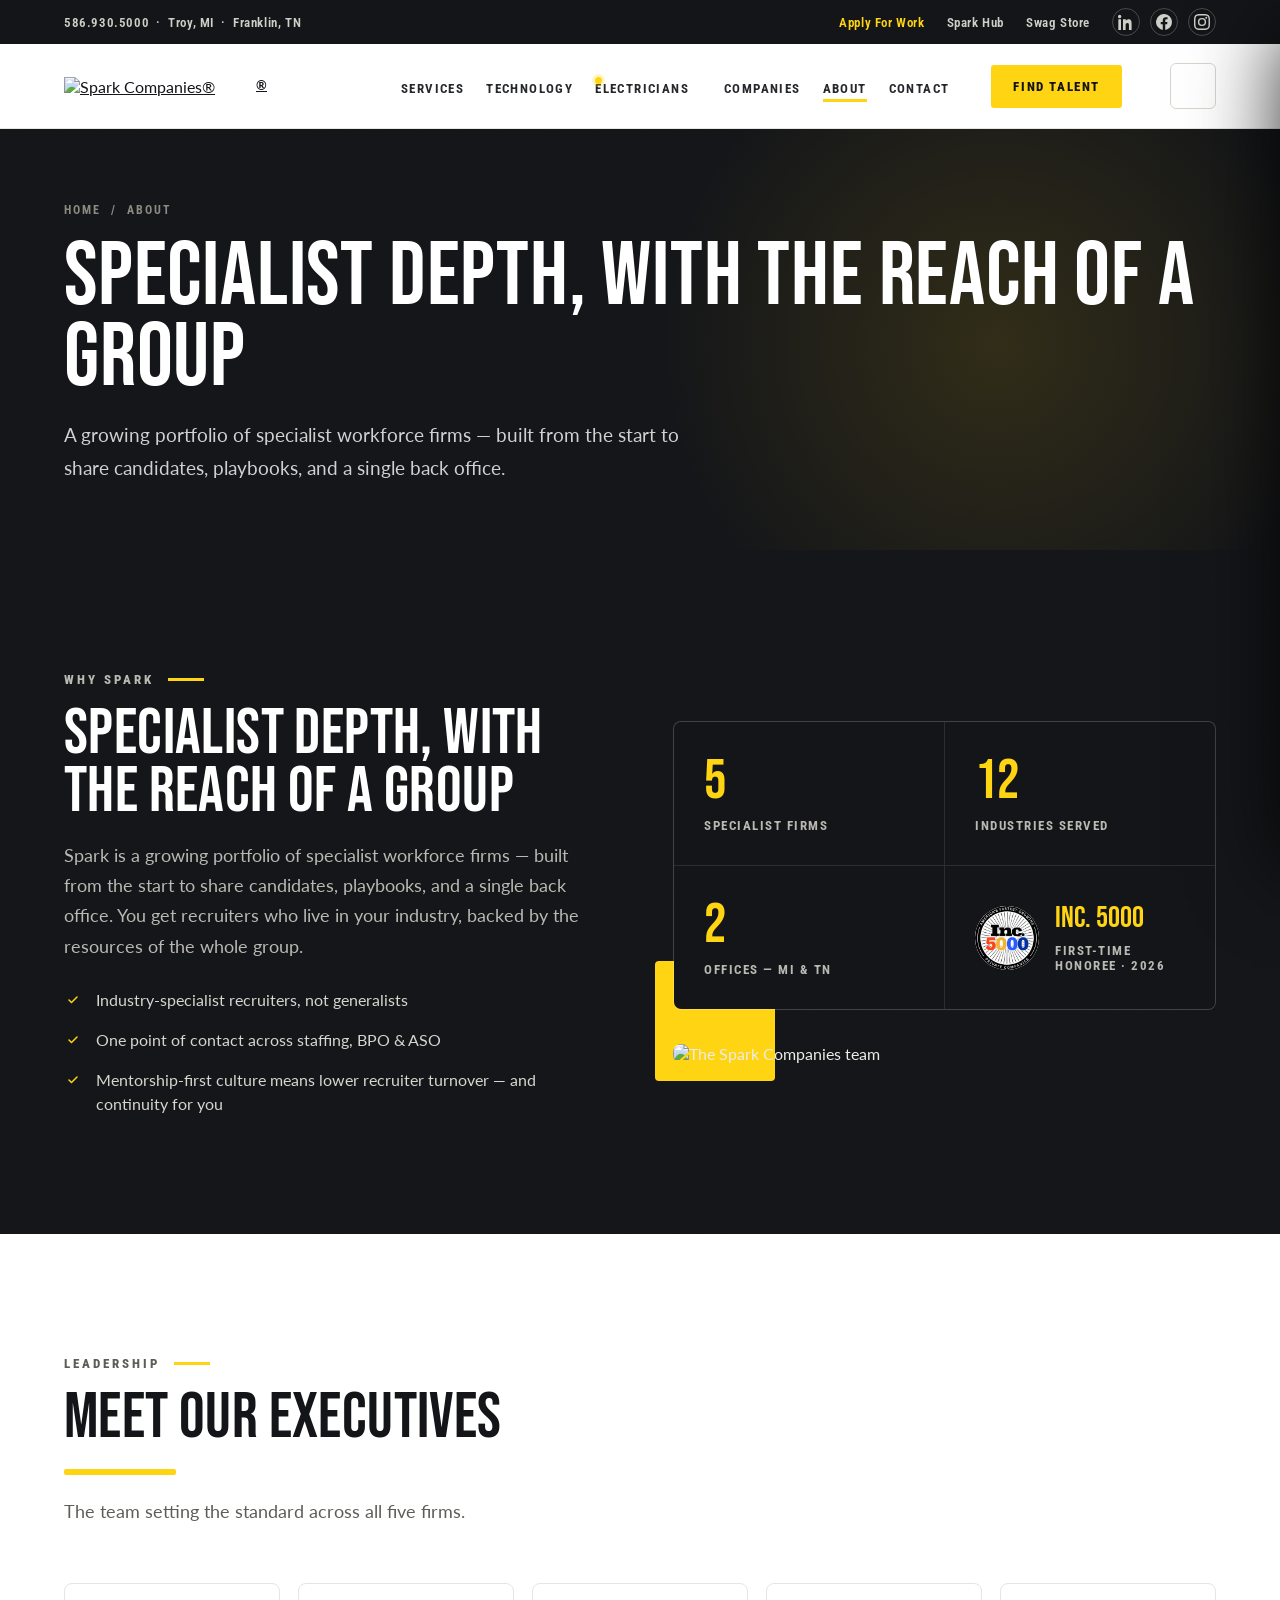
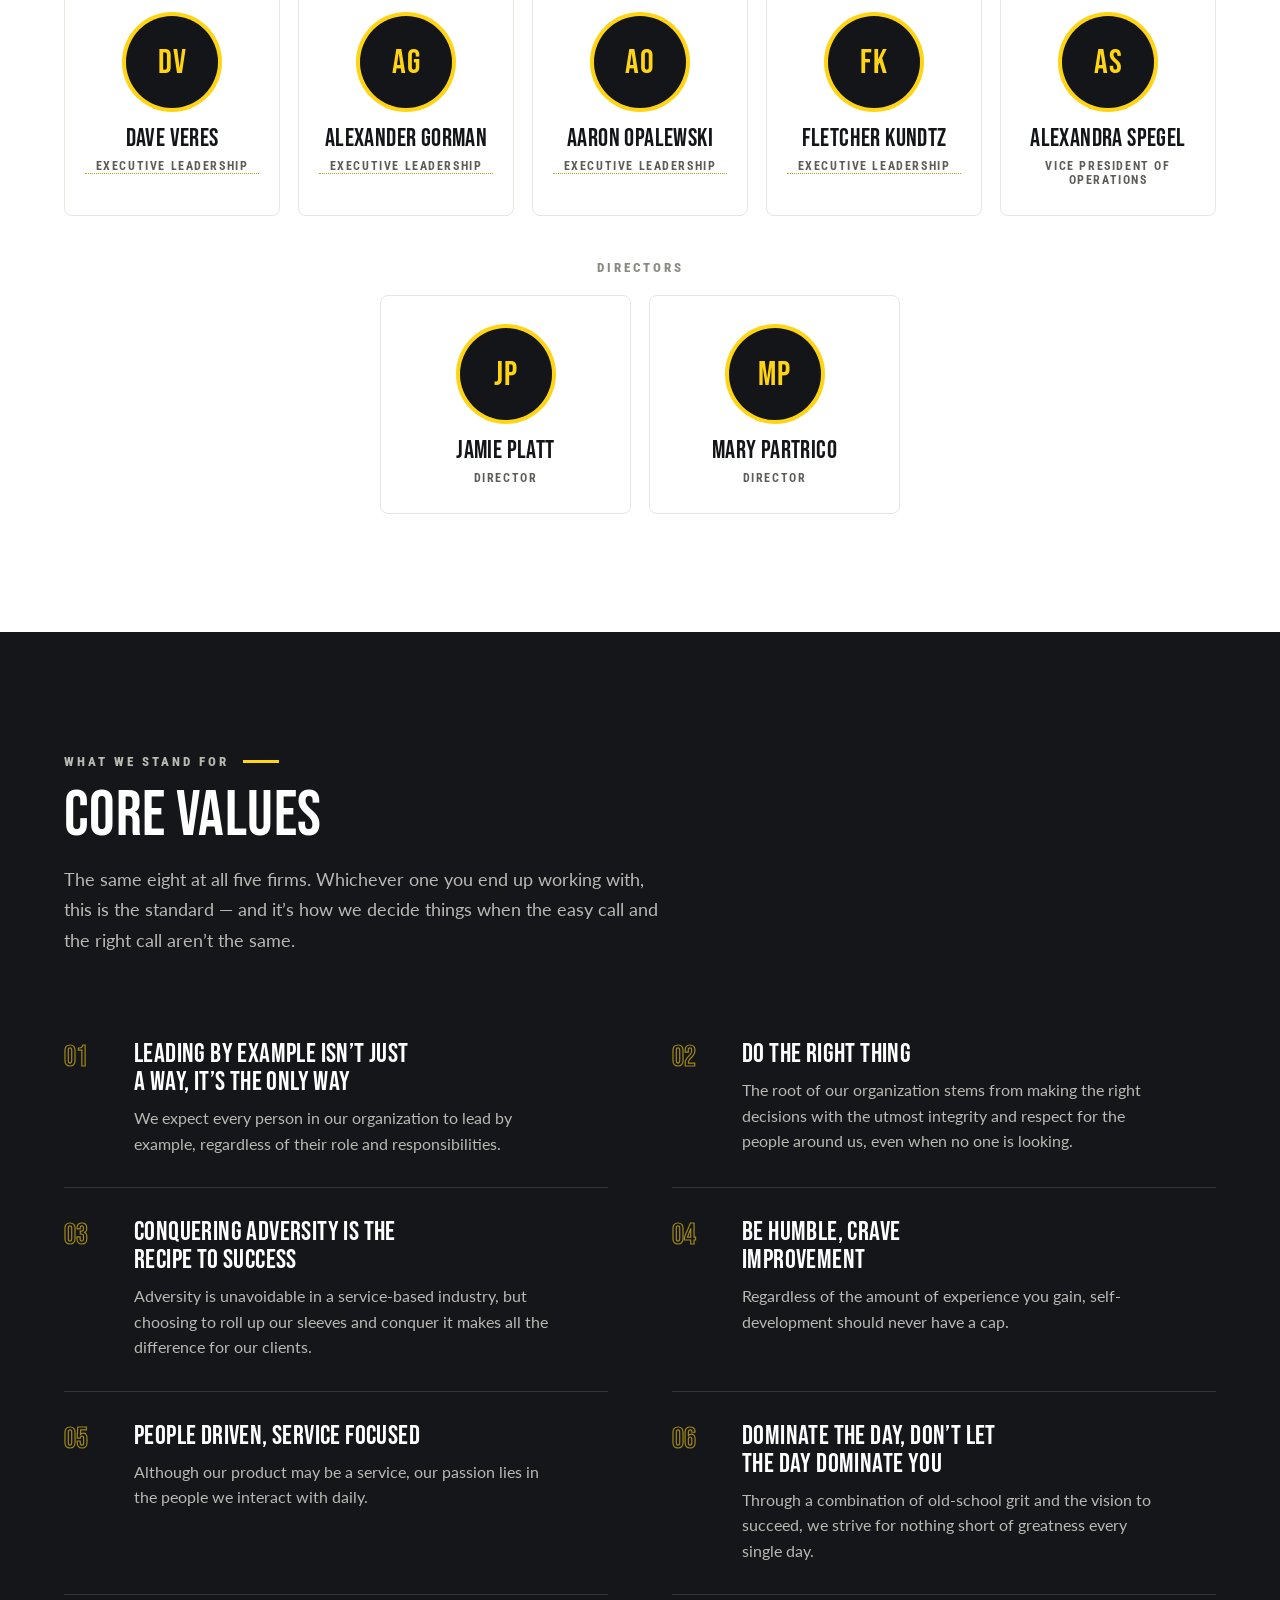
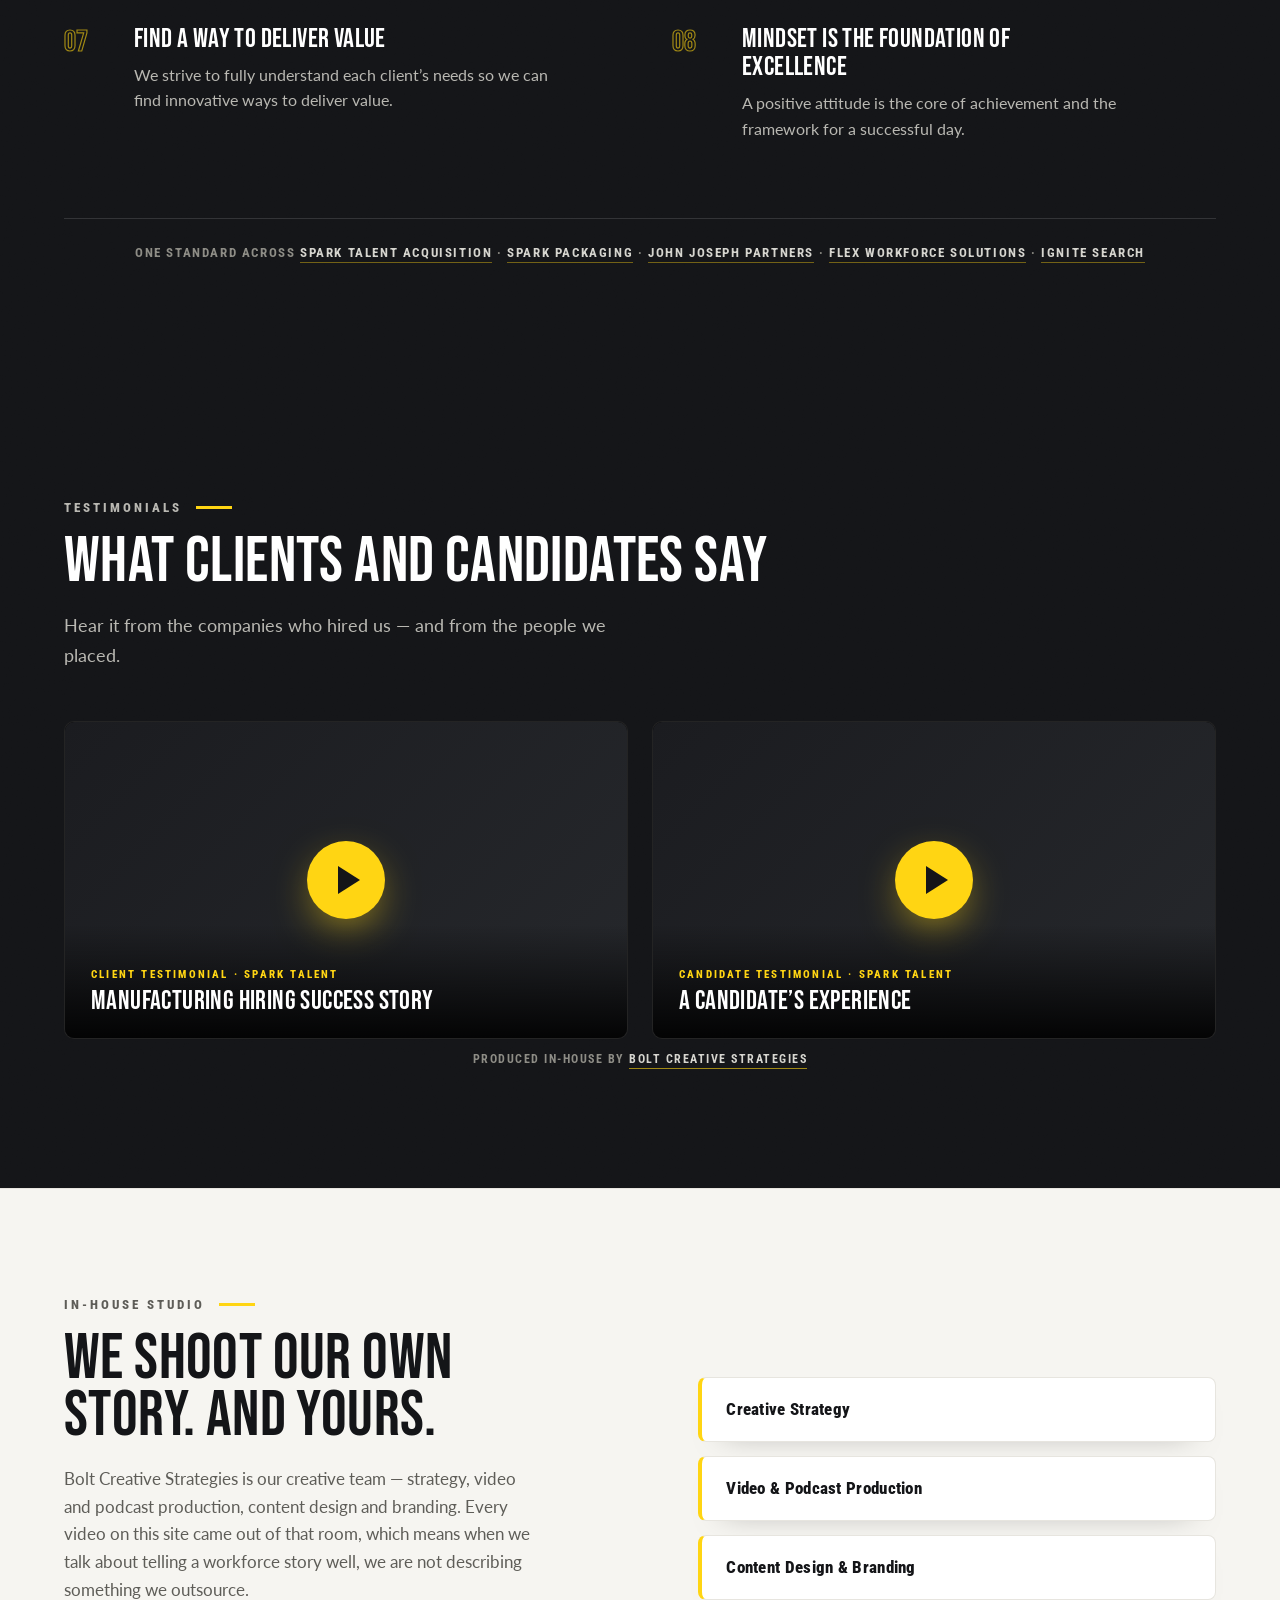
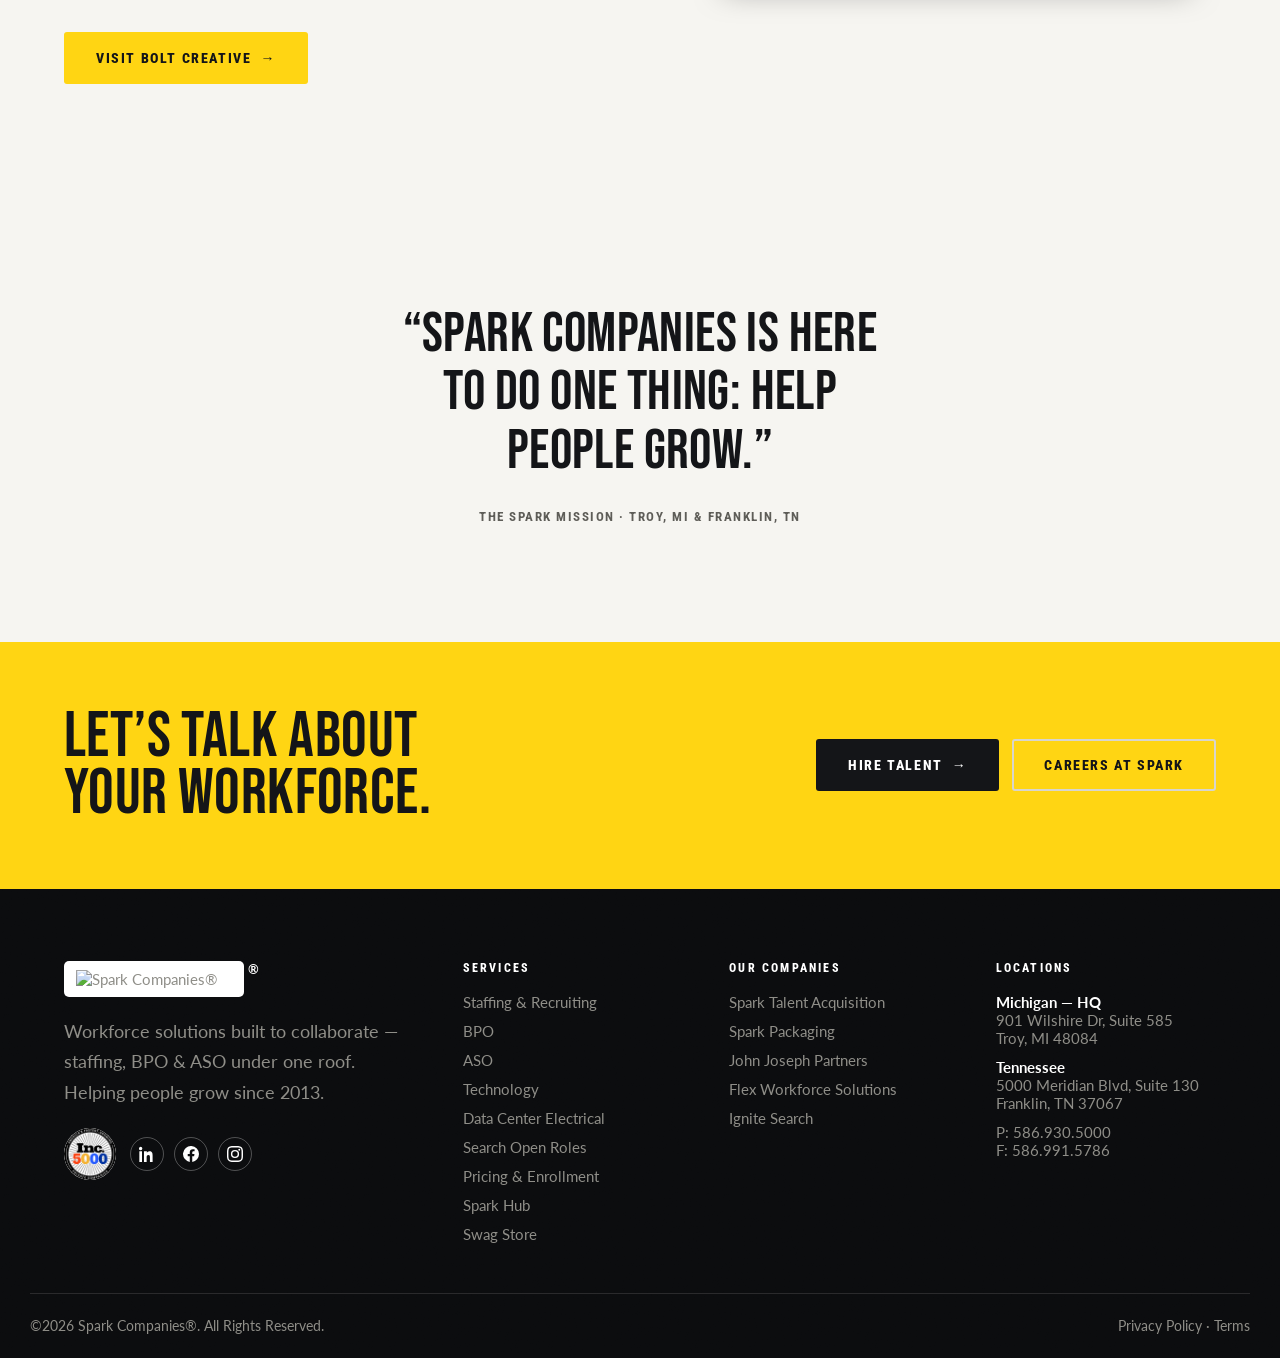
==== commit 53c36fda: "Add files via upload" ====
--- a/about.html
+++ b/about.html
@@ -155,6 +155,23 @@
         <span class="cap"><span class="k">Candidate Testimonial &middot; Spark Talent</span><span class="t">A Candidate’s Experience</span></span>
       </a>
     </div>
+    <p class="prodcred reveal d2">Produced in-house by <a href="https://boltcreativestrategies.com/" target="_blank" rel="noopener">Bolt Creative Strategies</a></p>
+  </div>
+</section><section class="studio" id="studio">
+  <div class="wrap in">
+    <div>
+      <div class="eyebrow reveal">In-House Studio</div>
+      <h2 class="reveal d1">We Shoot Our Own<br>Story. And Yours.</h2>
+      <p class="reveal d2">Bolt Creative Strategies is our creative team &mdash; strategy, video and podcast
+        production, content design and branding. Every video on this site came out of that room, which means
+        when we talk about telling a workforce story well, we are not describing something we outsource.</p>
+      <a class="btn btn-y reveal d3" href="https://boltcreativestrategies.com/" target="_blank" rel="noopener" style="margin-top:28px">Visit Bolt Creative <span class="ar">&rarr;</span></a>
+    </div>
+    <ul class="studiol">
+      <li class="reveal d1">Creative Strategy</li>
+      <li class="reveal d1">Video &amp; Podcast Production</li>
+      <li class="reveal d2">Content Design &amp; Branding</li>
+    </ul>
   </div>
 </section><section class="quote">
   <div class="wrap">
--- a/style.css
+++ b/style.css
@@ -117,7 +117,8 @@
 .award small{display:block;font-family:var(--label);font-weight:700;font-size:12px;letter-spacing:1.8px;text-transform:uppercase;color:rgba(255,255,255,.55);margin-top:8px}
 .award small .yy{color:var(--yellow)}
 
-.statstrip{background:var(--yellow)}
+.statstrip{background:var(--yellow);overflow:hidden}
+.statstrip > .wrap{max-width:none;padding:0}
 .statstrip .grid{display:grid;grid-template-columns:repeat(4,1fr)}
 .statstrip .cell{padding:30px 32px;border-left:1px solid rgba(0,0,0,.14)}
 .statstrip .cell:first-child{border-left:0}
@@ -545,29 +546,30 @@
 .valfoot a:hover{color:var(--yellow);border-color:var(--yellow)}
 @media (max-width:700px){.valfoot{font-size:12px;letter-spacing:1.2px;line-height:2.1}}
 
-/* ---------- hero Inc. 5000 lockup ---------- */
-.hero > .in{position:relative}
-.heroaward{position:absolute;left:0;top:26px;z-index:2;
-  display:flex;align-items:center;gap:16px;text-align:left;max-width:320px}
-.heroaward img{width:92px;height:92px;flex:none;background:#fff;border-radius:50%;padding:5px;
-  box-shadow:0 0 0 2px rgba(255,213,19,.55),0 18px 40px -14px rgba(0,0,0,.85)}
+/* ---------- Inc. 5000 lockup: anchors the stat strip ---------- */
+.statstrip .grid.inc{grid-template-columns:1.52fr 1fr 1fr 1fr 1fr}
+.statstrip .incCell{display:flex;align-items:center;justify-content:flex-end;gap:18px;background:var(--ink);border-left:0;
+  padding:26px 40px 26px 34px;position:relative}
+.statstrip .incCell::after{content:'';position:absolute;right:0;top:0;bottom:0;width:4px;background:var(--yellow)}
+.heroaward{display:flex;align-items:center;gap:18px;text-align:left}
+.heroaward img{width:84px;height:84px;flex:none;background:#fff;border-radius:50%;padding:5px;
+  box-shadow:0 0 0 2px rgba(255,213,19,.6),0 14px 32px -12px rgba(0,0,0,.9)}
 .ha-t{display:flex;flex-direction:column;align-items:flex-start}
-.ha-y{font-family:var(--display);font-size:40px;line-height:.86;color:#fff;letter-spacing:1px}
-.ha-k{font-family:var(--label);font-weight:800;font-size:10.5px;letter-spacing:1.6px;text-transform:uppercase;
-  background:var(--yellow);color:var(--ink);padding:5px 9px;border-radius:2px;margin:9px 0 9px}
-.ha-s{font-family:var(--label);font-weight:700;font-size:11px;letter-spacing:1.4px;text-transform:uppercase;
-  color:rgba(255,255,255,.62);line-height:1.6}
-@media (max-width:1120px){
-  .heroaward{position:static;transform:none;max-width:none;order:5;margin:36px auto 0;justify-content:center;width:max-content}
-  .heroaward img{width:84px;height:84px}
-  .ha-y{font-size:38px}
+.ha-y{font-family:var(--display);font-size:54px;line-height:.86;color:#fff;letter-spacing:1px}
+.ha-k{font-family:var(--label);font-weight:800;font-size:10px;letter-spacing:1.5px;text-transform:uppercase;
+  background:var(--yellow);color:var(--ink);padding:5px 9px;border-radius:2px;margin:8px 0 7px}
+.ha-s{font-family:var(--label);font-weight:700;font-size:10px;letter-spacing:1.2px;text-transform:uppercase;
+  color:rgba(255,255,255,.6);line-height:1.52}
+@media (max-width:1100px){
+  .statstrip .grid.inc{grid-template-columns:1fr 1fr}
+  .statstrip .incCell{grid-column:1 / -1;justify-content:center;padding:24px 20px}
+  .statstrip .incCell::before{display:none}
+  .statstrip .incCell::after{left:0;right:0;top:auto;bottom:0;width:100%;height:4px}
 }
 @media (max-width:520px){
-  .hero .lede{font-size:17.5px;line-height:1.58}
-  .heroaward{gap:14px}
   .heroaward img{width:68px;height:68px}
-  .ha-y{font-size:32px}
-  .ha-s{font-size:10px;letter-spacing:1.1px}
+  .ha-y{font-size:44px}
+  .ha-s{font-size:9.5px}
 }
 
 /* ---------- data center electrical page ---------- */
@@ -680,3 +682,24 @@
 .gcproof b{font-family:var(--label);font-weight:800;font-size:13px;letter-spacing:1.4px;text-transform:uppercase;color:var(--ink)}
 .gcproof span{font-size:14.5px;line-height:1.55;color:var(--muted)}
 @media (max-width:620px){.spy .wrap{height:54px;gap:12px}.spy nav{gap:20px}.spy .lnk{font-size:11.5px;letter-spacing:1.2px}}
+
+/* video production credit */
+.prodcred{text-align:center;font-family:var(--label);font-weight:700;font-size:12px;letter-spacing:1.5px;
+  text-transform:uppercase;color:var(--muted2);margin:10px 0 0}
+.prodcred a{color:var(--muted);text-decoration:none;border-bottom:1px solid rgba(255,213,19,.6);padding-bottom:2px;transition:color .2s}
+.prodcred a:hover{color:var(--ink)}
+.vid .prodcred{color:#8E8D86}
+.vid .prodcred a{color:#D6D5CF}
+.vid .prodcred a:hover{color:var(--yellow)}
+
+/* in-house studio */
+.studio{background:var(--paper2);border-top:1px solid var(--line);padding:104px 0}
+.studio > .in{display:grid;grid-template-columns:1.05fr .95fr;gap:62px;align-items:center}
+.studio h2{margin:0}
+.studio p{margin:20px 0 0;max-width:48ch;color:var(--muted);font-size:17px;line-height:1.64}
+.studiol{list-style:none;margin:0;padding:0;display:grid;gap:14px}
+.studiol li{position:relative;background:#fff;border:1px solid var(--line);border-left:4px solid var(--yellow);
+  border-radius:8px;padding:22px 24px;font-family:var(--label);font-weight:800;font-size:16.5px;letter-spacing:.3px;
+  color:var(--ink);box-shadow:0 14px 30px -26px rgba(0,0,0,.5);transition:transform .22s,box-shadow .22s}
+.studiol li:hover{transform:translateY(-4px);box-shadow:0 26px 48px -28px rgba(0,0,0,.42)}
+@media (max-width:980px){.studio{padding:80px 0}.studio > .in{grid-template-columns:1fr;gap:38px}}
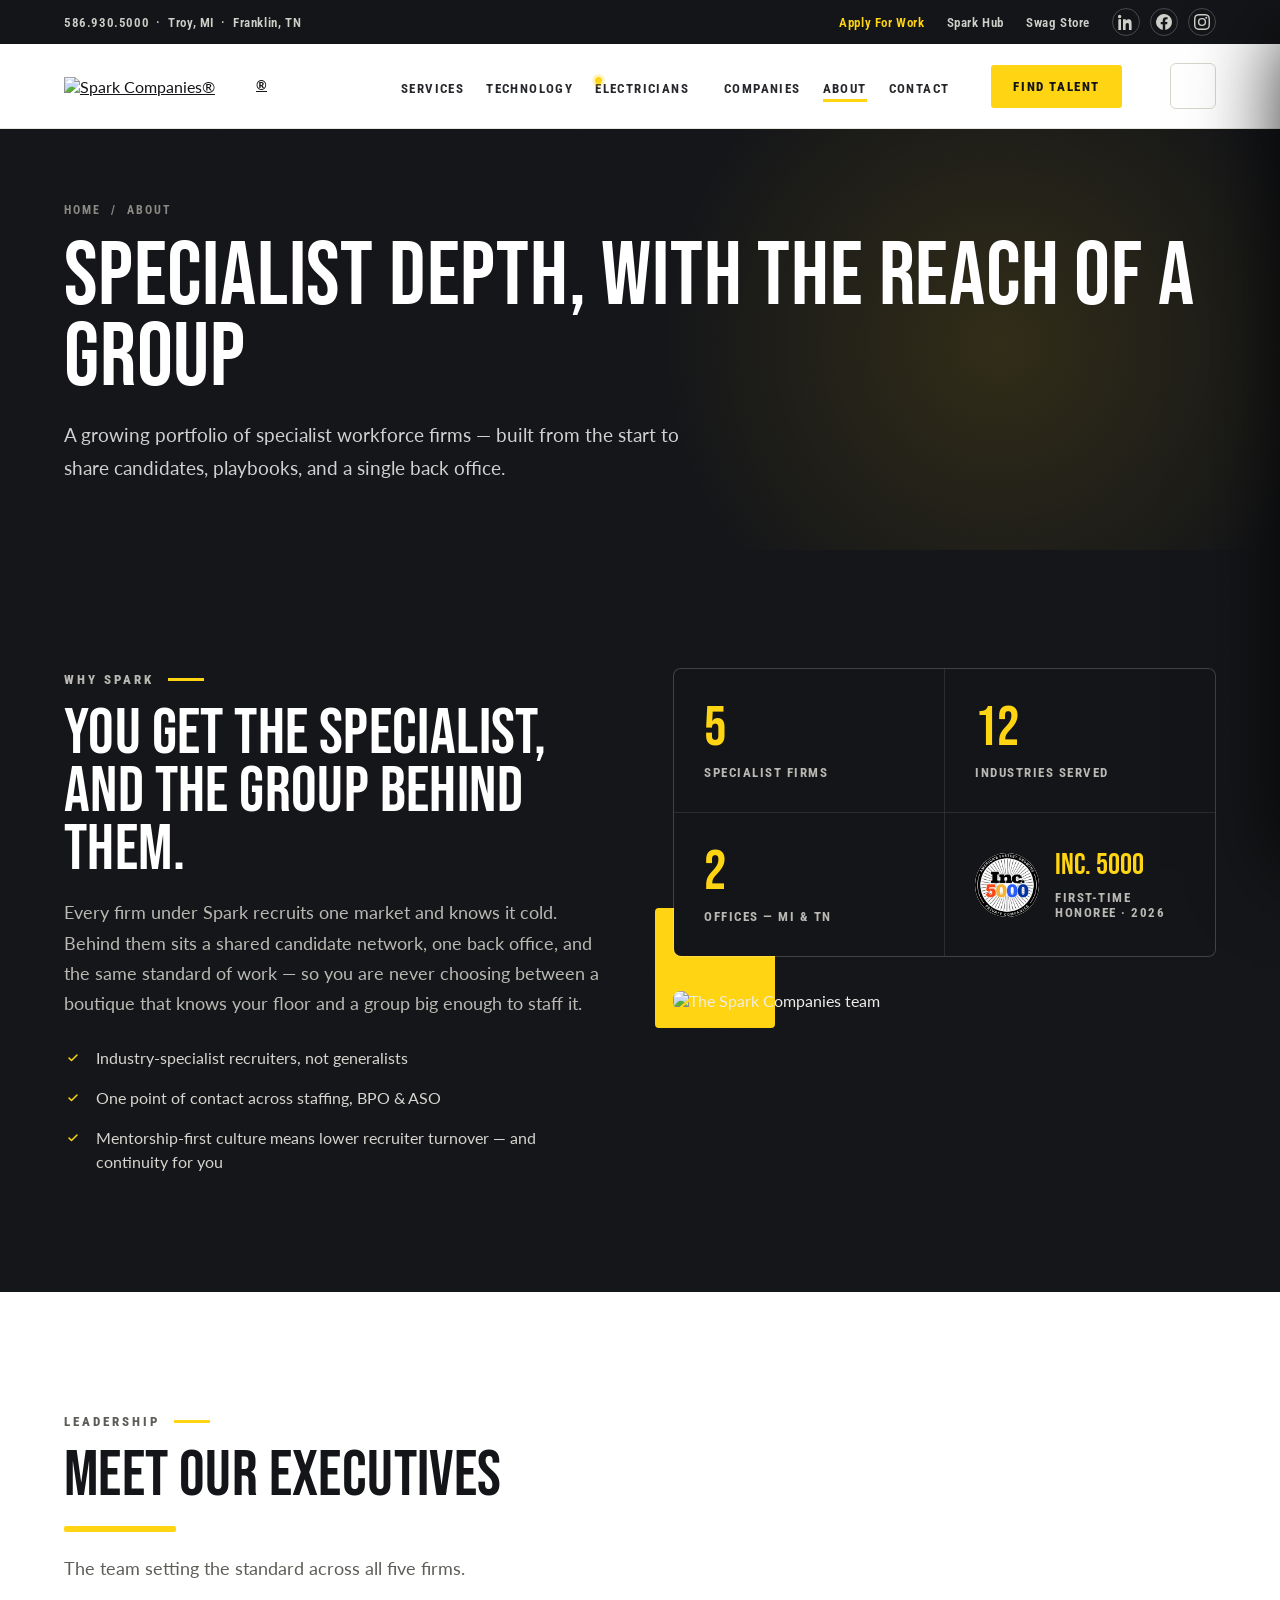
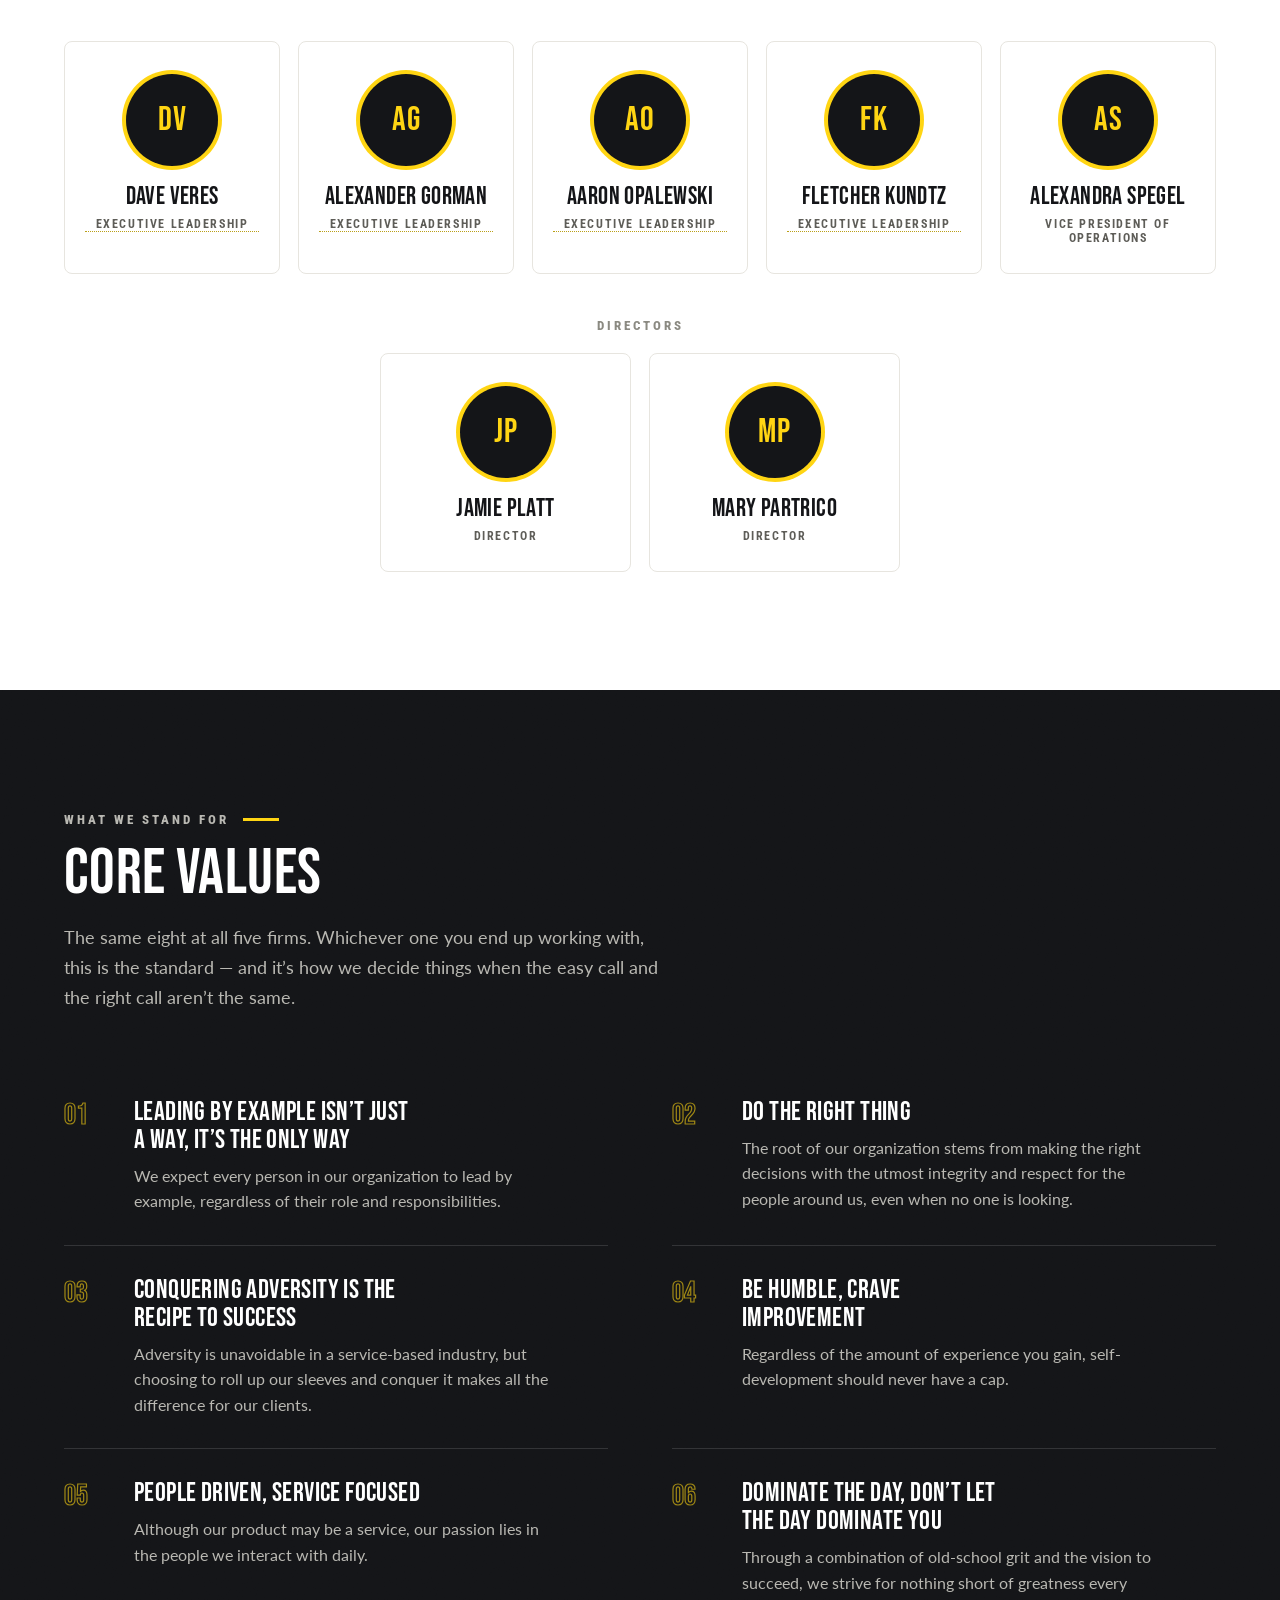
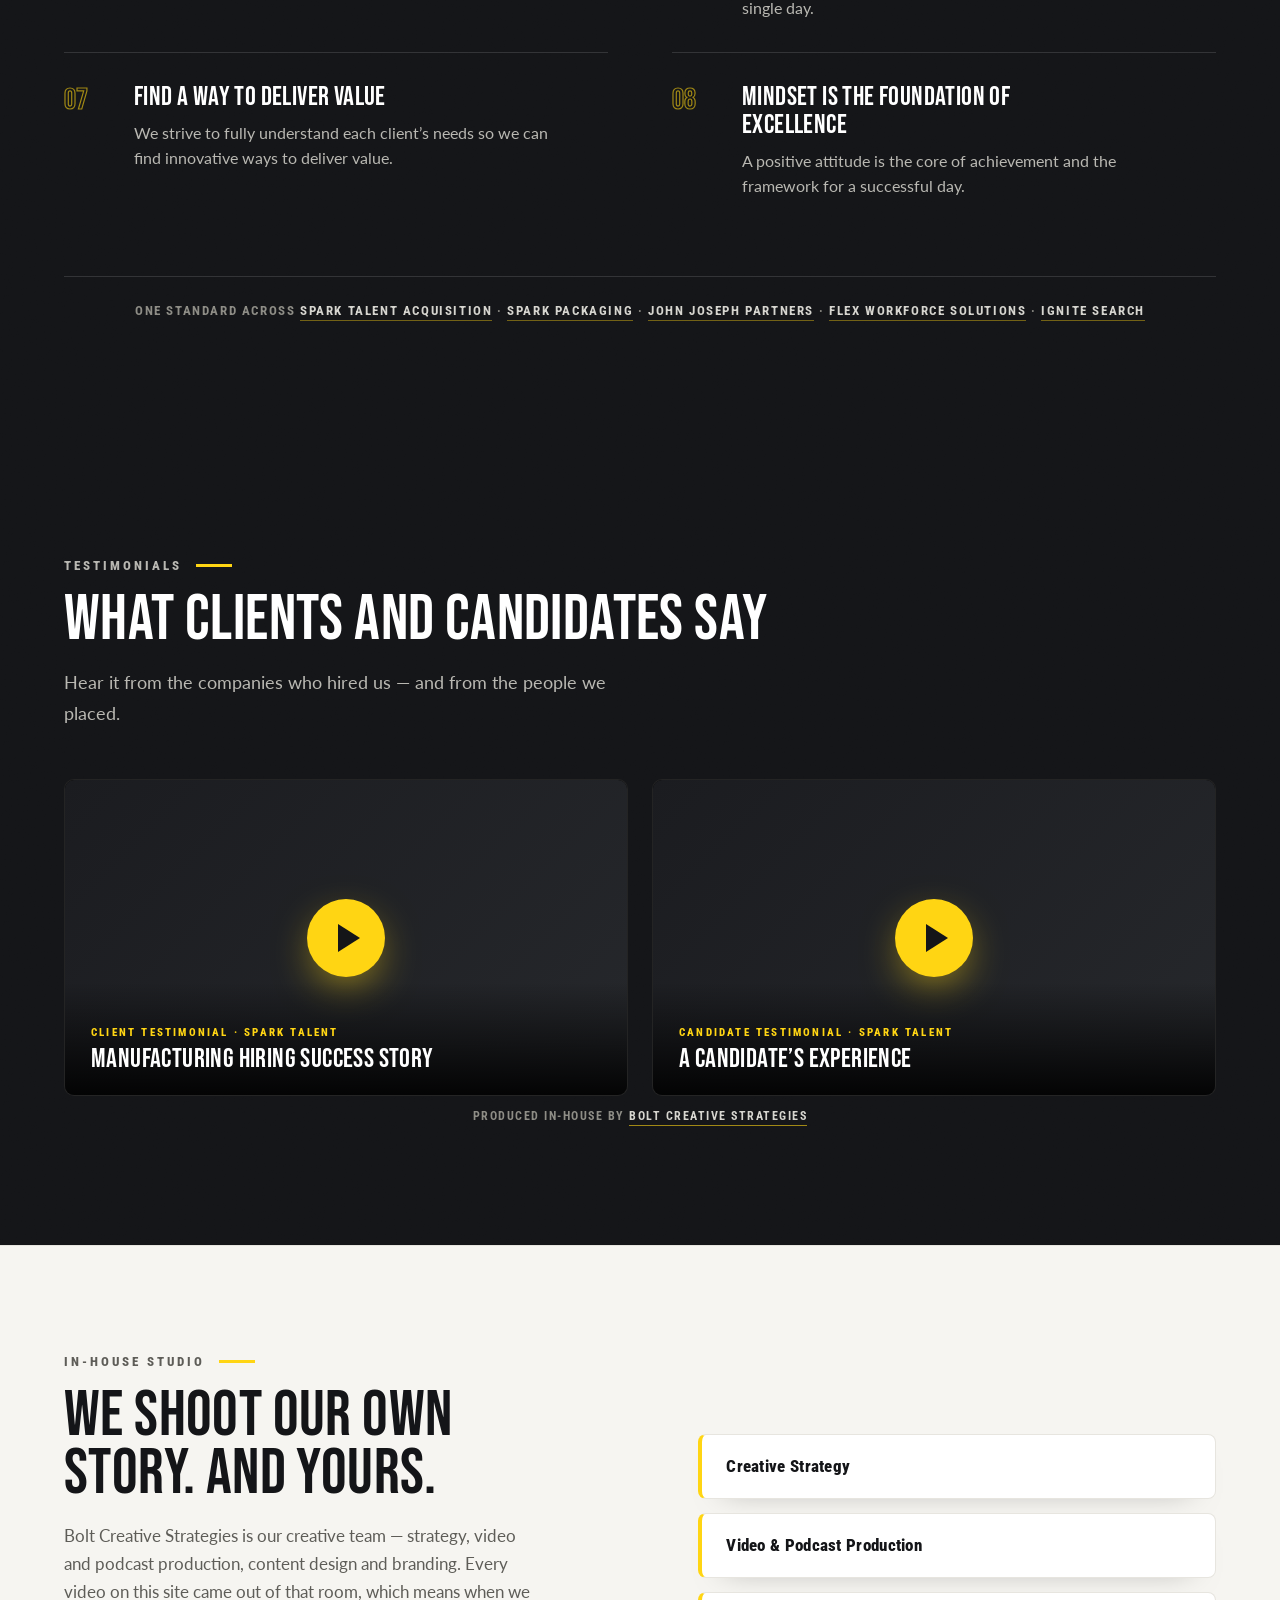
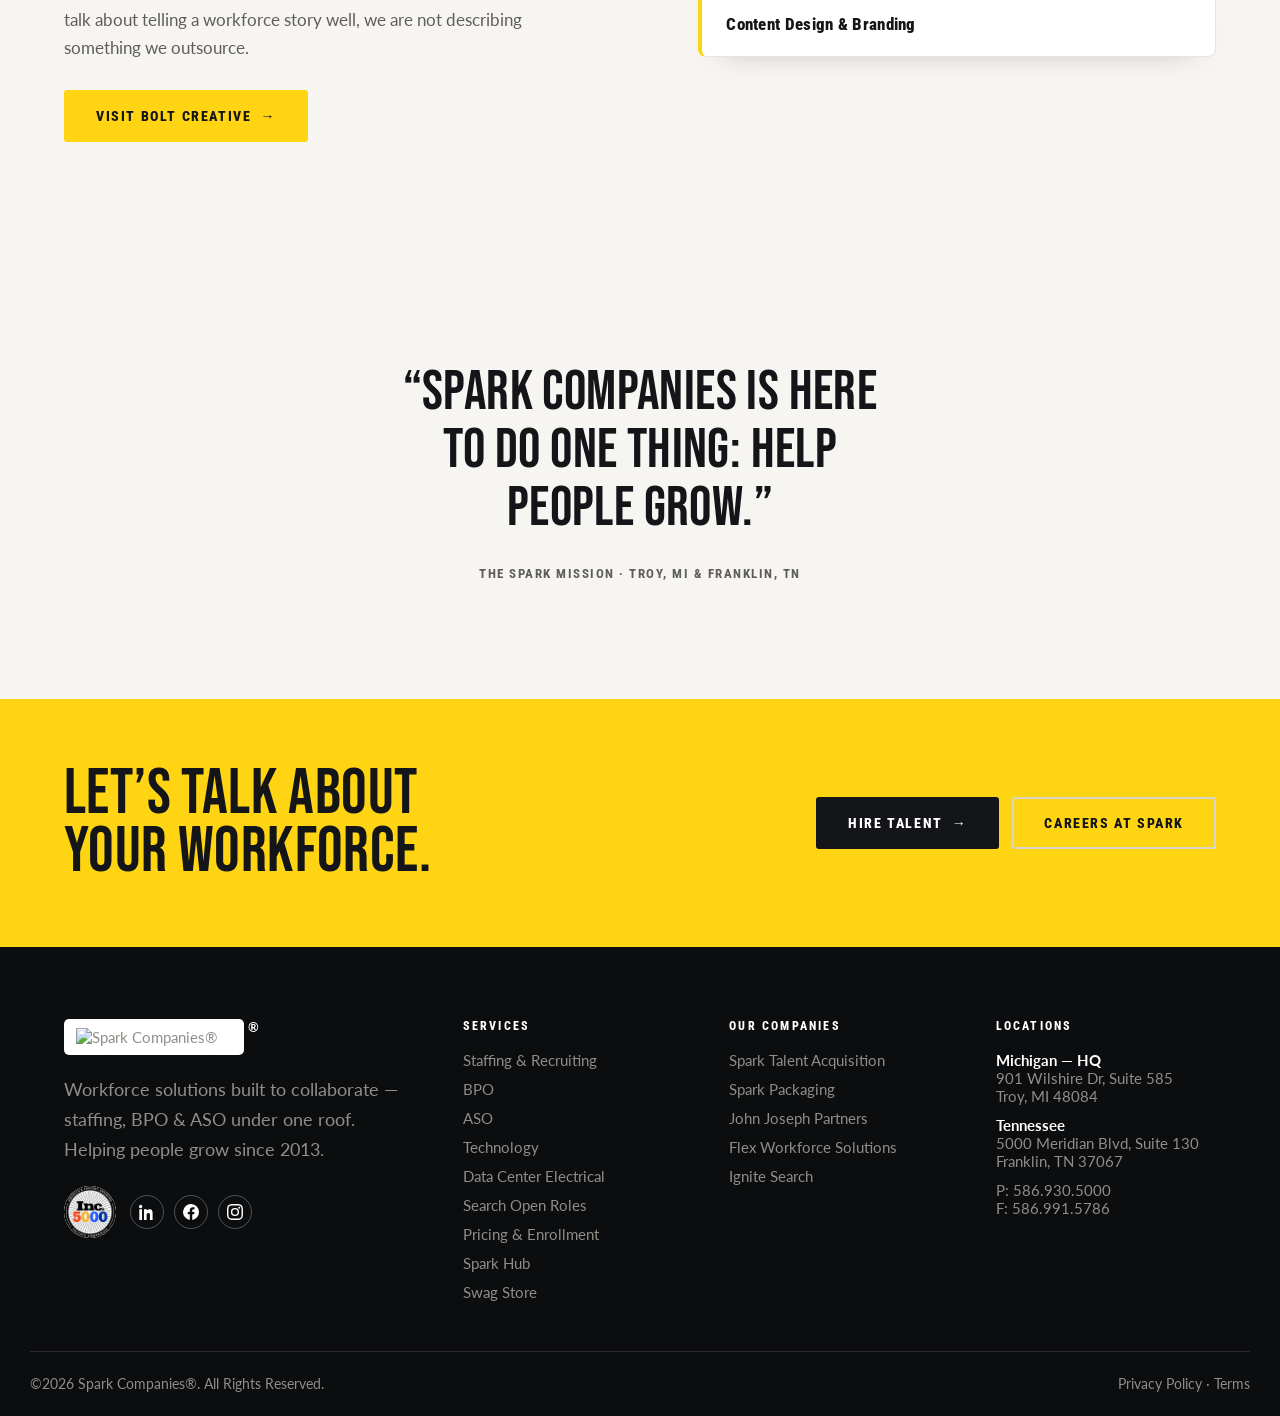
==== commit 88bc0d45: "Add files via upload" ====
--- a/about.html
+++ b/about.html
@@ -72,10 +72,10 @@
   <div class="wrap grid">
     <div>
       <div class="eyebrow reveal">Why Spark</div>
-      <h2 class="reveal d1">Specialist Depth, With The Reach Of A Group</h2>
-      <p class="reveal d2" style="margin-top:20px">Spark is a growing portfolio of specialist workforce firms —
-        built from the start to share candidates, playbooks, and a single back office. You get recruiters
-        who live in your industry, backed by the resources of the whole group.</p>
+      <h2 class="reveal d1">You Get The Specialist,<br>And The Group Behind Them.</h2>
+      <p class="reveal d2" style="margin-top:20px">Every firm under Spark recruits one market and knows it cold.
+        Behind them sits a shared candidate network, one back office, and the same standard of work &mdash; so you
+        are never choosing between a boutique that knows your floor and a group big enough to staff it.</p>
       <ul>
         <li class="reveal d2">Industry-specialist recruiters, not generalists</li>
         <li class="reveal d3">One point of contact across staffing, BPO &amp; ASO</li>
--- a/style.css
+++ b/style.css
@@ -120,7 +120,8 @@
 .statstrip{background:var(--yellow);overflow:hidden}
 .statstrip > .wrap{max-width:none;padding:0}
 .statstrip .grid{display:grid;grid-template-columns:repeat(4,1fr)}
-.statstrip .cell{padding:30px 32px;border-left:1px solid rgba(0,0,0,.14)}
+.statstrip .cell{padding:26px 32px;border-left:1px solid rgba(0,0,0,.14);
+  display:flex;flex-direction:column;justify-content:center}
 .statstrip .cell:first-child{border-left:0}
 .statstrip .n{font-family:var(--display);font-size:54px;line-height:1;color:var(--ink)}
 .statstrip .l{font-family:var(--label);font-weight:700;font-size:12.5px;letter-spacing:2px;text-transform:uppercase;color:rgba(0,0,0,.7);margin-top:6px}
@@ -130,7 +131,7 @@
 .mq .track{display:flex;gap:0;width:max-content;animation:mq 30s linear infinite}
 .mq span{font-family:var(--display);font-size:46px;line-height:1;letter-spacing:2px;white-space:nowrap;padding-right:56px;color:transparent;-webkit-text-stroke:1.2px rgba(255,255,255,.55);display:inline-flex;align-items:center;gap:56px}
 .mq span.sd{color:var(--yellow);-webkit-text-stroke:0}
-.mq span::after{content:'';width:12px;height:12px;background:var(--yellow);border-radius:2px;transform:rotate(45deg)}
+.mq span::after{content:'';width:15px;height:15px;background:var(--yellow);border-radius:0;transform:none;-webkit-mask:url("data:image/svg+xml,%3Csvg xmlns='http://www.w3.org/2000/svg' viewBox='0 0 24 24'%3E%3Cpath d='M13.6 1 4 13.2h6.1L9.3 23 20 10.3h-6.6z'/%3E%3C/svg%3E") center/contain no-repeat;mask:url("data:image/svg+xml,%3Csvg xmlns='http://www.w3.org/2000/svg' viewBox='0 0 24 24'%3E%3Cpath d='M13.6 1 4 13.2h6.1L9.3 23 20 10.3h-6.6z'/%3E%3C/svg%3E") center/contain no-repeat}
 @keyframes mq{to{transform:translateX(-50%)}}
 
 section{padding:118px 0}
@@ -172,7 +173,7 @@
 .svc p{font-size:15.5px;line-height:1.66;margin:0 0 22px;flex:1}
 .svc ul{list-style:none;margin:0 0 26px;padding:0;display:grid;gap:10px}
 .svc li{font-size:14.5px;color:#3A3935;padding-left:24px;position:relative;line-height:1.4}
-.svc li::before{content:'';position:absolute;left:0;top:7px;width:8px;height:8px;background:var(--yellow);border-radius:2px;transform:rotate(45deg)}
+.svc li::before{content:'';position:absolute;left:0;top:5px;width:12px;height:12px;background:var(--yellow);border-radius:0;transform:none;-webkit-mask:url("data:image/svg+xml,%3Csvg xmlns='http://www.w3.org/2000/svg' viewBox='0 0 24 24'%3E%3Cpath d='M13.6 1 4 13.2h6.1L9.3 23 20 10.3h-6.6z'/%3E%3C/svg%3E") center/contain no-repeat;mask:url("data:image/svg+xml,%3Csvg xmlns='http://www.w3.org/2000/svg' viewBox='0 0 24 24'%3E%3Cpath d='M13.6 1 4 13.2h6.1L9.3 23 20 10.3h-6.6z'/%3E%3C/svg%3E") center/contain no-repeat}
 
 .proc{display:grid;grid-template-columns:repeat(4,1fr);gap:26px;margin-top:70px;position:relative}
 .proc::before{content:'';position:absolute;top:26px;left:7%;right:7%;height:2px;background:repeating-linear-gradient(90deg,var(--line2) 0 10px,transparent 10px 18px)}
@@ -292,7 +293,7 @@
 .ind h3{font-family:var(--body);font-weight:900;font-size:15.5px;letter-spacing:.1px;line-height:1.25}
 
 .why{background:var(--ink);color:#EDECE8}
-.why .grid{display:grid;grid-template-columns:1fr 1fr;gap:66px;align-items:center}
+.why .grid{display:grid;grid-template-columns:1fr 1fr;gap:66px;align-items:start}
 .why h2{color:#fff}
 .why p{color:#B9B8B2}
 .why .eyebrow{color:#B9B8B2}
@@ -548,18 +549,18 @@
 
 /* ---------- Inc. 5000 lockup: anchors the stat strip ---------- */
 .statstrip .grid.inc{grid-template-columns:1.52fr 1fr 1fr 1fr 1fr}
-.statstrip .incCell{display:flex;align-items:center;justify-content:flex-end;gap:18px;background:var(--ink);border-left:0;
-  padding:26px 40px 26px 34px;position:relative}
+.statstrip .incCell{display:flex;flex-direction:row;align-items:center;justify-content:center;gap:16px;
+  background:var(--ink);border-left:0;padding:20px 34px;position:relative}
 .statstrip .incCell::after{content:'';position:absolute;right:0;top:0;bottom:0;width:4px;background:var(--yellow)}
 .heroaward{display:flex;align-items:center;gap:18px;text-align:left}
-.heroaward img{width:84px;height:84px;flex:none;background:#fff;border-radius:50%;padding:5px;
-  box-shadow:0 0 0 2px rgba(255,213,19,.6),0 14px 32px -12px rgba(0,0,0,.9)}
+.heroaward img{width:68px;height:68px;flex:none;background:#fff;border-radius:50%;padding:4px;
+  box-shadow:0 0 0 2px rgba(255,213,19,.6),0 12px 26px -12px rgba(0,0,0,.9)}
 .ha-t{display:flex;flex-direction:column;align-items:flex-start}
-.ha-y{font-family:var(--display);font-size:54px;line-height:.86;color:#fff;letter-spacing:1px}
-.ha-k{font-family:var(--label);font-weight:800;font-size:10px;letter-spacing:1.5px;text-transform:uppercase;
-  background:var(--yellow);color:var(--ink);padding:5px 9px;border-radius:2px;margin:8px 0 7px}
-.ha-s{font-family:var(--label);font-weight:700;font-size:10px;letter-spacing:1.2px;text-transform:uppercase;
-  color:rgba(255,255,255,.6);line-height:1.52}
+.ha-y{font-family:var(--display);font-size:42px;line-height:.86;color:#fff;letter-spacing:1px}
+.ha-k{font-family:var(--label);font-weight:800;font-size:9.5px;letter-spacing:1.4px;text-transform:uppercase;
+  background:var(--yellow);color:var(--ink);padding:4px 8px;border-radius:2px;margin:6px 0 5px}
+.ha-s{font-family:var(--label);font-weight:700;font-size:9.5px;letter-spacing:1.1px;text-transform:uppercase;
+  color:rgba(255,255,255,.58);line-height:1.46}
 @media (max-width:1100px){
   .statstrip .grid.inc{grid-template-columns:1fr 1fr}
   .statstrip .incCell{grid-column:1 / -1;justify-content:center;padding:24px 20px}
@@ -588,8 +589,8 @@
 .whol{list-style:none;margin:0;padding:0;display:grid;gap:14px}
 .whol li{position:relative;padding:20px 22px 20px 56px;background:var(--ink2);border:1px solid rgba(255,255,255,.12);
   border-radius:8px;font-family:var(--label);font-weight:700;font-size:16.5px;letter-spacing:.3px;color:#EDECE8}
-.whol li::before{content:'';position:absolute;left:22px;top:50%;margin-top:-5px;width:10px;height:10px;
-  background:var(--yellow);border-radius:2px;transform:rotate(45deg)}
+.whol li::before{content:'';position:absolute;left:20px;top:50%;margin-top:-9px;width:18px;height:18px;
+  background:var(--yellow);border-radius:0;transform:none;-webkit-mask:url("data:image/svg+xml,%3Csvg xmlns='http://www.w3.org/2000/svg' viewBox='0 0 24 24'%3E%3Cpath d='M13.6 1 4 13.2h6.1L9.3 23 20 10.3h-6.6z'/%3E%3C/svg%3E") center/contain no-repeat;mask:url("data:image/svg+xml,%3Csvg xmlns='http://www.w3.org/2000/svg' viewBox='0 0 24 24'%3E%3Cpath d='M13.6 1 4 13.2h6.1L9.3 23 20 10.3h-6.6z'/%3E%3C/svg%3E") center/contain no-repeat}
 
 .gcband{background:var(--paper2);border-top:1px solid var(--line);padding:112px 0}
 .gcband > .in{display:grid;grid-template-columns:1fr 1fr;gap:64px;align-items:center}
@@ -703,3 +704,30 @@
   color:var(--ink);box-shadow:0 14px 30px -26px rgba(0,0,0,.5);transition:transform .22s,box-shadow .22s}
 .studiol li:hover{transform:translateY(-4px);box-shadow:0 26px 48px -28px rgba(0,0,0,.42)}
 @media (max-width:980px){.studio{padding:80px 0}.studio > .in{grid-template-columns:1fr;gap:38px}}
+
+/* ---------- video greeting modal ---------- */
+.vmodal{position:fixed;inset:0;z-index:120;display:flex;align-items:center;justify-content:center;padding:24px}
+.vmodal[hidden]{display:none}
+.vm-scrim{position:absolute;inset:0;background:rgba(10,11,13,.86);backdrop-filter:blur(3px);opacity:0;transition:opacity .26s}
+.vmodal.on .vm-scrim{opacity:1}
+.vm-box{position:relative;width:min(1000px,100%);background:#000;border:1px solid rgba(255,255,255,.16);
+  border-radius:12px;overflow:hidden;box-shadow:0 50px 100px -40px rgba(0,0,0,.9);
+  opacity:0;transform:translateY(14px) scale(.985);transition:opacity .3s,transform .3s cubic-bezier(.22,.61,.36,1)}
+.vmodal.on .vm-box{opacity:1;transform:none}
+.vm-box video{display:block;width:100%;height:auto;aspect-ratio:16/9;background:#000}
+.vm-close{position:absolute;top:12px;right:12px;z-index:3;width:42px;height:42px;border-radius:50%;
+  border:1px solid rgba(255,255,255,.3);background:rgba(0,0,0,.6);color:#fff;font-size:26px;line-height:1;
+  cursor:pointer;transition:background .2s,border-color .2s}
+.vm-close:hover{background:var(--yellow);color:var(--ink);border-color:var(--yellow)}
+.vm-close:focus-visible{outline:3px solid var(--yellow);outline-offset:3px}
+.vm-foot{display:flex;align-items:center;justify-content:space-between;gap:18px;flex-wrap:wrap;
+  padding:16px 20px;background:var(--ink);border-top:1px solid rgba(255,255,255,.12)}
+.vm-foot span{font-family:var(--label);font-weight:800;font-size:12.5px;letter-spacing:1.8px;
+  text-transform:uppercase;color:#B9B8B2}
+@media (prefers-reduced-motion:reduce){.vm-scrim,.vm-box{transition:none}}
+@media (max-width:620px){
+  .vmodal{padding:14px}
+  .vm-close{width:38px;height:38px;font-size:23px;top:9px;right:9px}
+  .vm-foot{justify-content:center;text-align:center;padding:14px}
+  .vm-foot span{font-size:11px;letter-spacing:1.2px}
+}
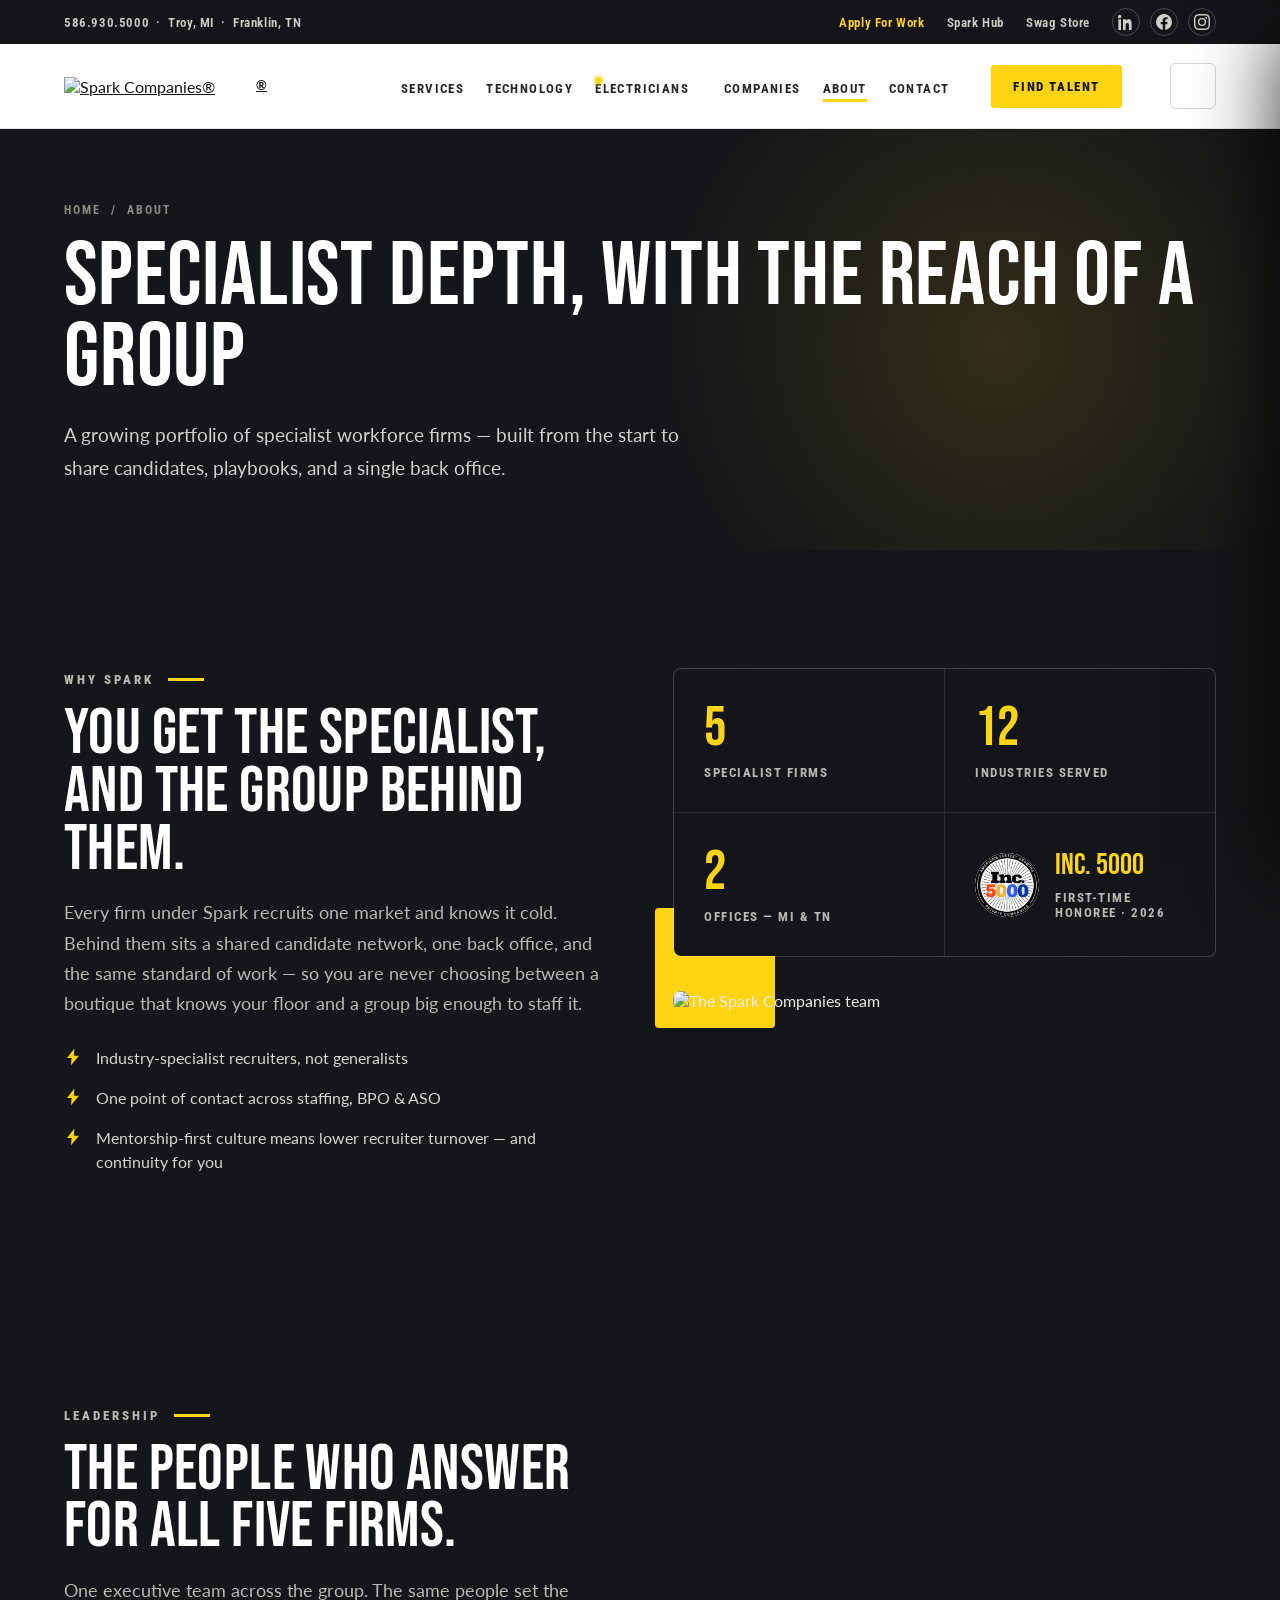
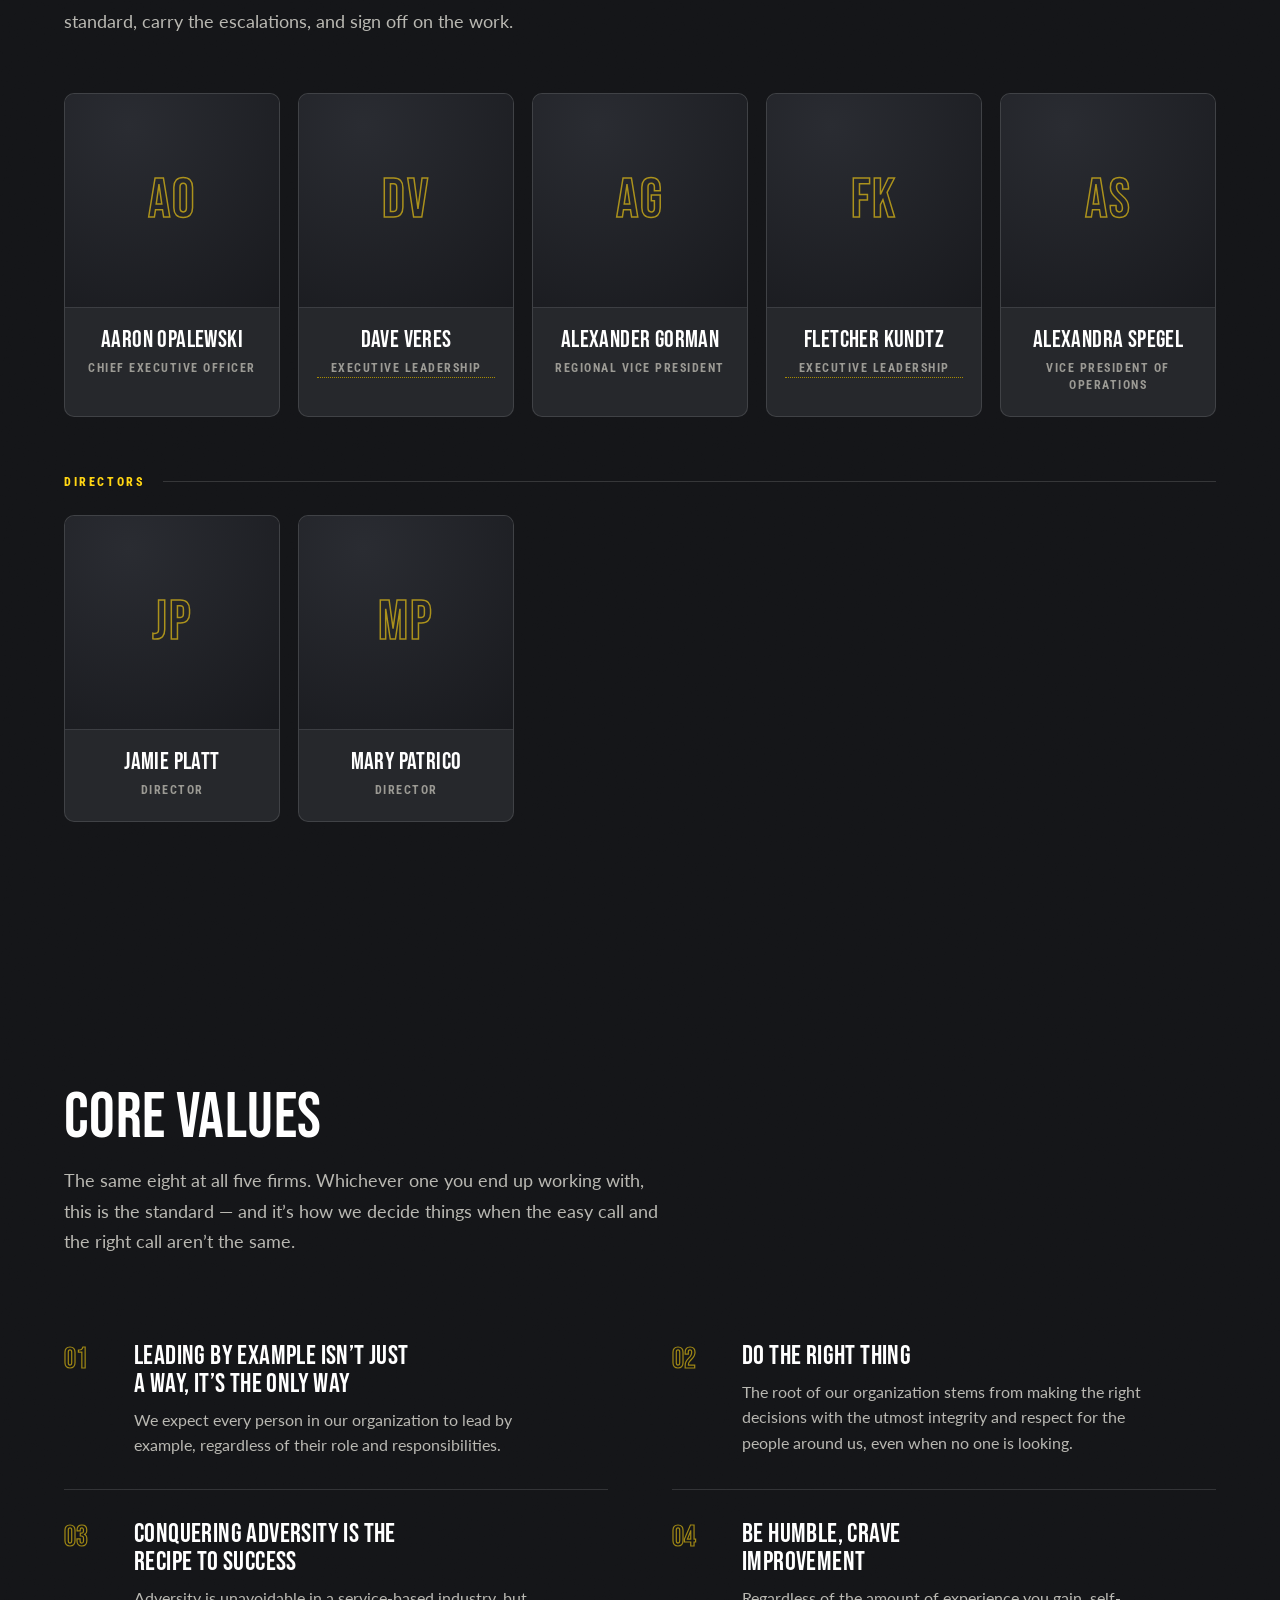
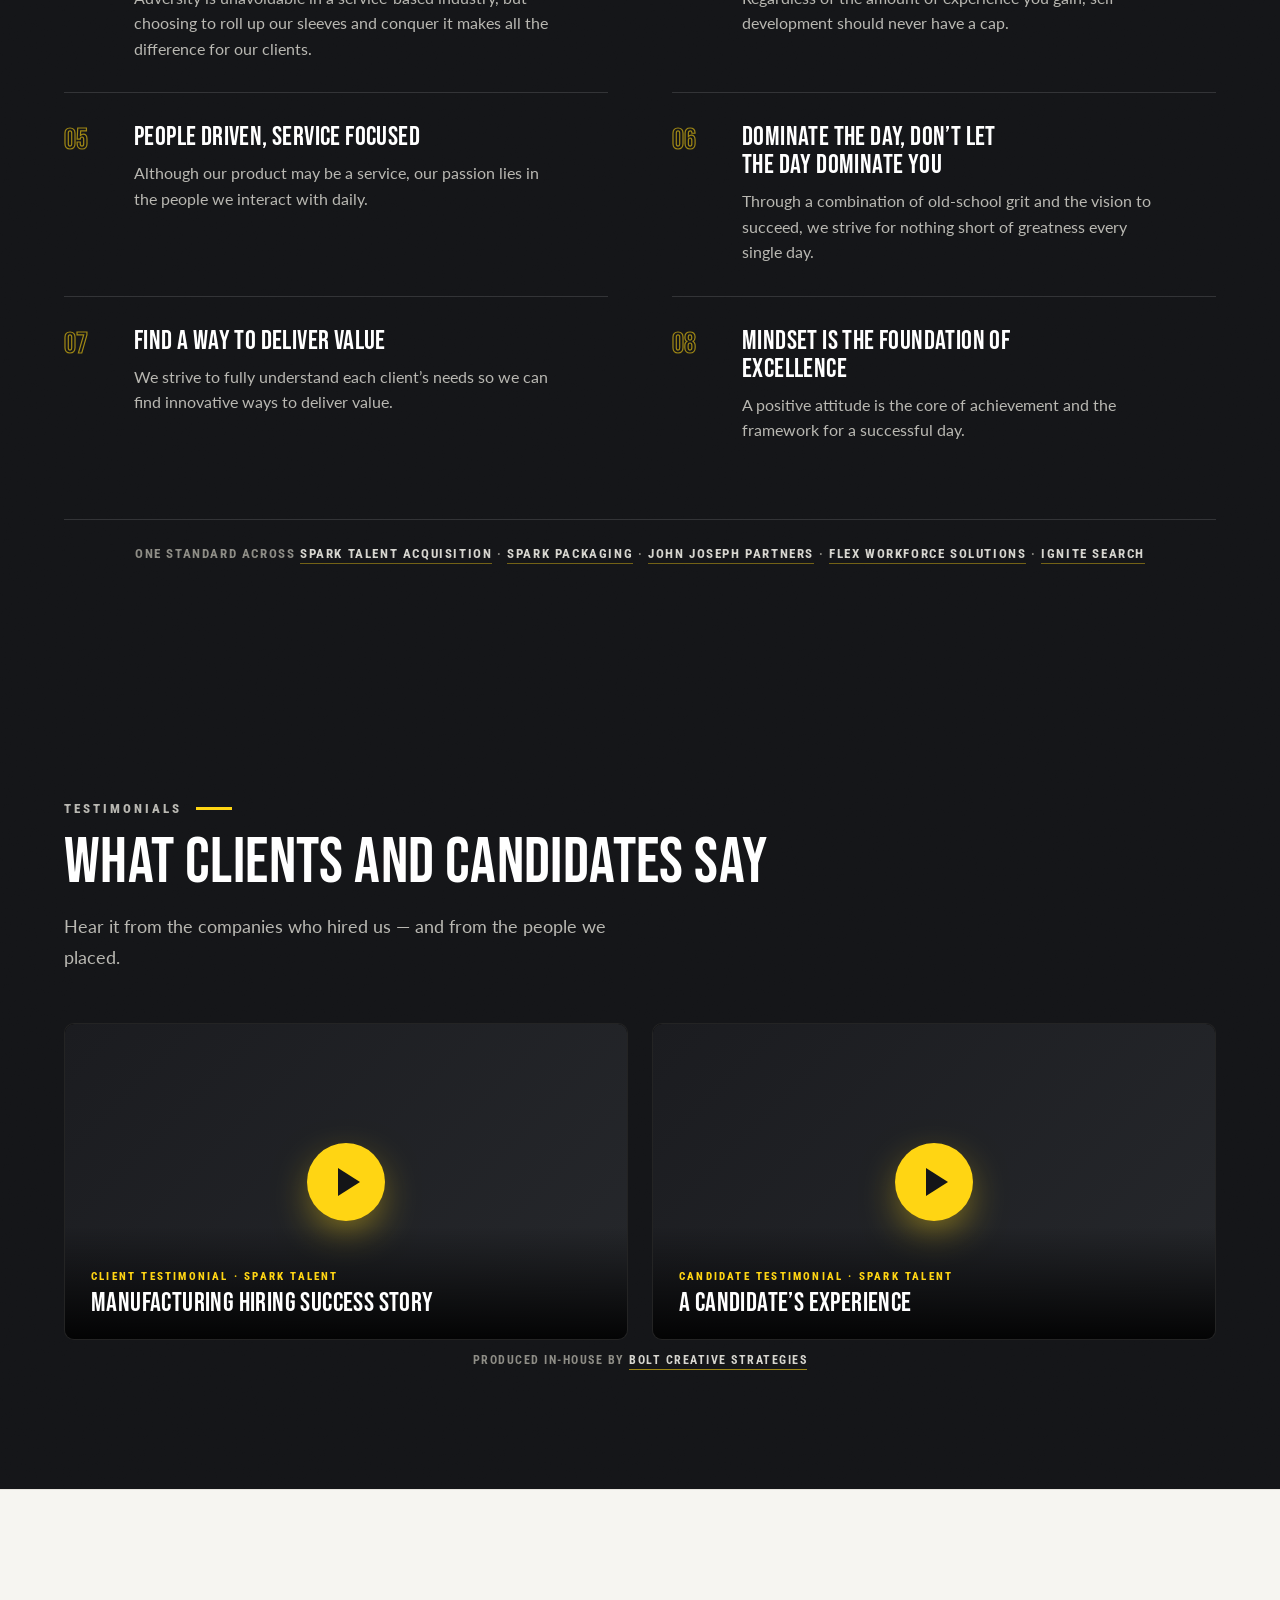
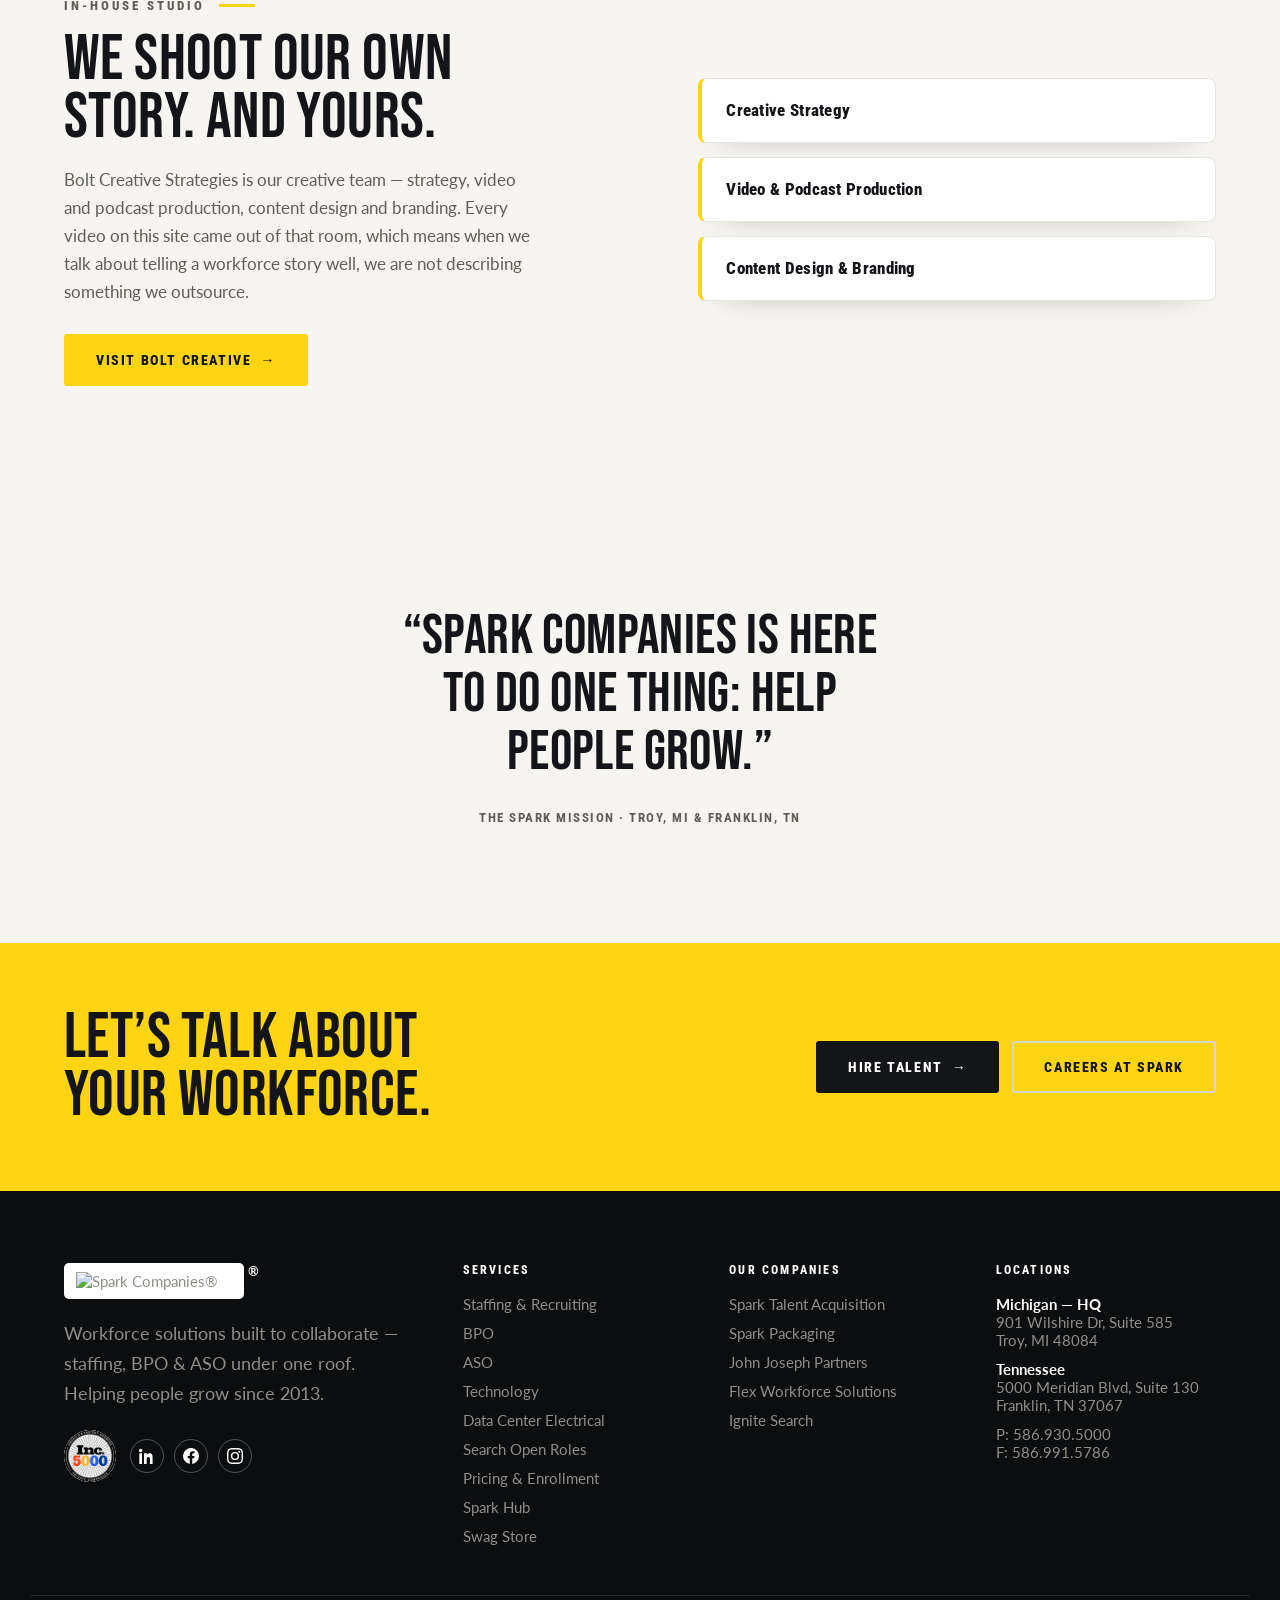
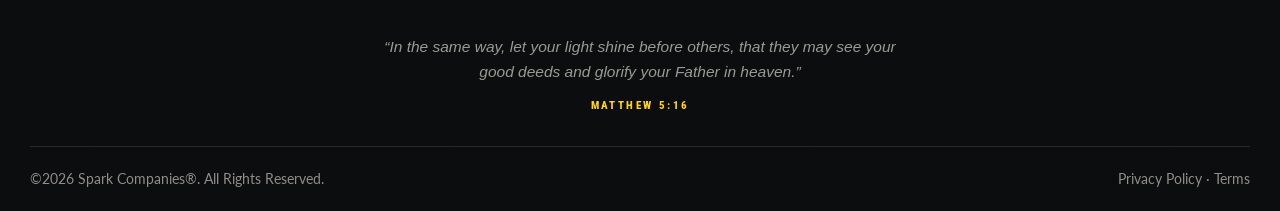
==== commit acb4917e: "Add files via upload" ====
--- a/about.html
+++ b/about.html
@@ -11,7 +11,7 @@
 <link rel="stylesheet" href="style.css">
 </head>
 <body>
-<a href="#main" class="skip" style="position:absolute;left:-9999px;top:0;background:#FFD513;color:#141518;padding:10px 16px;z-index:200;font-family:'Roboto Condensed',sans-serif;font-weight:800" onfocus="this.style.left='12px'" onblur="this.style.left='-9999px'">Skip to content</a>
+<a href="#main" class="skip" style="position:absolute;left:-9999px;top:0;background:#FFD513;color:#141518;padding:10px 16px;z-index:200;font-family:var(--label);font-weight:800" onfocus="this.style.left='12px'" onblur="this.style.left='-9999px'">Skip to content</a>
 <div id="progress"></div>
 <svg style="display:none">
 <symbol id="in" viewBox="0 0 24 24"><path d="M4.98 3.5A2.5 2.5 0 1 1 0 3.5a2.5 2.5 0 0 1 4.98 0zM.5 8h4V24h-4V8zm7.5 0h3.8v2.2h.05c.53-1 1.83-2.2 3.77-2.2 4.03 0 4.78 2.65 4.78 6.1V24h-4v-6.9c0-1.65-.03-3.77-2.3-3.77-2.3 0-2.65 1.8-2.65 3.65V24h-4V8z"/></symbol>
@@ -94,25 +94,45 @@
       </div>
     </div>
   </div>
-</section><section id="leadership">
+</section><section class="xlead grain" id="leadership">
   <div class="wrap">
     <div class="sec-head">
       <div class="eyebrow reveal">Leadership</div>
-      <h2 class="reveal d1">Meet Our Executives</h2>
-      <div class="rule reveal d1"></div>
-      <p class="reveal d1" style="margin-top:22px;max-width:56ch">The team setting the standard across all five firms.</p>
-    </div>
-    <div class="execs">
-      <div class="exec reveal"><div class="ava">DV</div><div class="nm">Dave Veres</div><div class="tt ph" title="Placeholder — send me this executive's title">Executive Leadership</div></div>
-      <div class="exec reveal"><div class="ava">AG</div><div class="nm">Alexander Gorman</div><div class="tt ph" title="Placeholder — send me this executive's title">Executive Leadership</div></div>
-      <div class="exec reveal"><div class="ava">AO</div><div class="nm">Aaron Opalewski</div><div class="tt ph" title="Placeholder — send me this executive's title">Executive Leadership</div></div>
-      <div class="exec reveal"><div class="ava">FK</div><div class="nm">Fletcher Kundtz</div><div class="tt ph" title="Placeholder — send me this executive's title">Executive Leadership</div></div>
-      <div class="exec reveal"><div class="ava">AS</div><div class="nm">Alexandra Spegel</div><div class="tt">Vice President of Operations</div></div>
-    </div>
-    <div class="dirlbl reveal">Directors</div>
-    <div class="dirs">
-      <div class="exec reveal"><div class="ava">JP</div><div class="nm">Jamie Platt</div><div class="tt">Director</div></div>
-      <div class="exec reveal"><div class="ava">MP</div><div class="nm">Mary Partrico</div><div class="tt">Director</div></div>
+      <h2 class="reveal d1">The People Who Answer<br>For All Five Firms.</h2>
+      <p class="reveal d2" style="margin-top:20px;max-width:56ch">One executive team across the group. The same people set the standard, carry the escalations, and sign off on the work.</p>
+    </div>
+    <div class="xgrid">
+      <div class="xcard reveal d1">
+        <div class="xmono" aria-hidden="true">AO</div>
+        <div class="xmeta"><div class="xname">Aaron Opalewski</div><div class="xtitle">Chief Executive Officer</div></div>
+      </div>
+      <div class="xcard reveal d2">
+        <div class="xmono" aria-hidden="true">DV</div>
+        <div class="xmeta"><div class="xname">Dave Veres</div><div class="xtitle ph" title="Title not confirmed — send me the right one">Executive Leadership</div></div>
+      </div>
+      <div class="xcard reveal d3">
+        <div class="xmono" aria-hidden="true">AG</div>
+        <div class="xmeta"><div class="xname">Alexander Gorman</div><div class="xtitle">Regional Vice President</div></div>
+      </div>
+      <div class="xcard reveal d4">
+        <div class="xmono" aria-hidden="true">FK</div>
+        <div class="xmeta"><div class="xname">Fletcher Kundtz</div><div class="xtitle ph" title="Title not confirmed — send me the right one">Executive Leadership</div></div>
+      </div>
+      <div class="xcard reveal d1">
+        <div class="xmono" aria-hidden="true">AS</div>
+        <div class="xmeta"><div class="xname">Alexandra Spegel</div><div class="xtitle">Vice President of Operations</div></div>
+      </div>
+    </div>
+    <div class="xtier reveal"><span>Directors</span></div>
+    <div class="xgrid dirs">
+      <div class="xcard dir reveal d1">
+        <div class="xmono" aria-hidden="true">JP</div>
+        <div class="xmeta"><div class="xname">Jamie Platt</div><div class="xtitle">Director</div></div>
+      </div>
+      <div class="xcard dir reveal d2">
+        <div class="xmono" aria-hidden="true">MP</div>
+        <div class="xmeta"><div class="xname">Mary Patrico</div><div class="xtitle">Director</div></div>
+      </div>
     </div>
   </div>
 </section><section class="values grain" id="values">
@@ -215,6 +235,10 @@
       <li><a href="tel:5869305000">P: 586.930.5000</a><br><a href="fax:+15869915786">F: 586.991.5786</a></li>
     </ul></div>
   </div>
+  <div class="wrap verse">
+    <p>&ldquo;In the same way, let your light shine before others, that they may see your good deeds and glorify your Father in heaven.&rdquo;</p>
+    <span>Matthew 5:16</span>
+  </div>
   <div class="wrap fbot"><div>&copy;<span id="yr">2026</span> Spark Companies&reg;. All Rights Reserved.</div><div>Privacy Policy · Terms</div></div>
 </footer>
 <button id="totop" aria-label="Back to top" onclick="window.scrollTo({top:0,behavior:'smooth'})">&uarr;</button>
--- a/style.css
+++ b/style.css
@@ -204,8 +204,8 @@
 .plan:has(input:checked) .dot::after{transform:scale(1)}
 .plan input:focus-visible ~ .dot{outline:3px solid var(--yellow);outline-offset:3px}
 .plan .top{display:flex;align-items:baseline;justify-content:space-between;gap:16px;flex-wrap:wrap}
-.plan .nm{font-family:var(--display);font-size:28px;line-height:1;color:#fff;letter-spacing:.4px}
-.plan .pr{font-family:var(--display);font-size:30px;line-height:1;color:var(--yellow);white-space:nowrap}
+.plan .nm{font-weight:400;font-family:var(--display);font-size:28px;line-height:1;color:#fff;letter-spacing:.4px}
+.plan .pr{font-weight:400;font-family:var(--display);font-size:30px;line-height:1;color:var(--yellow);white-space:nowrap}
 .plan .pr small{font-family:var(--label);font-weight:700;font-size:11.5px;letter-spacing:1.4px;text-transform:uppercase;color:#8B8A82;margin-left:6px}
 .plan .ds{font-size:14.5px;line-height:1.55;color:#B9B8B2;margin:10px 0 0}
 .plan ul{list-style:none;margin:14px 0 0;padding:0;display:flex;flex-wrap:wrap;gap:7px}
@@ -299,7 +299,7 @@
 .why .eyebrow{color:#B9B8B2}
 .why ul{list-style:none;margin:26px 0 0;padding:0;display:grid;gap:16px}
 .why li{padding-left:32px;position:relative;color:#D6D5CF;font-size:16px;line-height:1.5}
-.why li::before{content:'';position:absolute;left:0;top:3px;width:18px;height:18px;border-radius:50%;background:var(--yellow);-webkit-mask:url("data:image/svg+xml,%3Csvg xmlns='http://www.w3.org/2000/svg' viewBox='0 0 24 24'%3E%3Cpath fill='none' stroke='black' stroke-width='3' stroke-linecap='round' stroke-linejoin='round' d='M20 6L9 17l-5-5'/%3E%3C/svg%3E") center/12px no-repeat;mask:url("data:image/svg+xml,%3Csvg xmlns='http://www.w3.org/2000/svg' viewBox='0 0 24 24'%3E%3Cpath fill='none' stroke='black' stroke-width='3' stroke-linecap='round' stroke-linejoin='round' d='M20 6L9 17l-5-5'/%3E%3C/svg%3E") center/12px no-repeat}
+.why li::before{content:'';position:absolute;left:0;top:2px;width:18px;height:18px;border-radius:0;background:var(--yellow);-webkit-mask:url("data:image/svg+xml,%3Csvg xmlns='http://www.w3.org/2000/svg' viewBox='0 0 24 24'%3E%3Cpath d='M13.6 1 4 13.2h6.1L9.3 23 20 10.3h-6.6z'/%3E%3C/svg%3E") center/contain no-repeat;mask:url("data:image/svg+xml,%3Csvg xmlns='http://www.w3.org/2000/svg' viewBox='0 0 24 24'%3E%3Cpath d='M13.6 1 4 13.2h6.1L9.3 23 20 10.3h-6.6z'/%3E%3C/svg%3E") center/contain no-repeat}
 .why .figure{position:relative;margin-top:34px}
 .why .figure img{border-radius:8px}
 .why .figure::after{content:'';position:absolute;left:-18px;bottom:-18px;width:120px;height:120px;background:var(--yellow);z-index:-1;border-radius:4px}
@@ -312,16 +312,43 @@
 
 
 /* leadership */
-.execs{display:grid;grid-template-columns:repeat(5,1fr);gap:18px;margin-top:56px}
-.exec{background:var(--card);border:1px solid var(--line);border-radius:8px;padding:32px 20px 28px;text-align:center;transition:transform .22s,box-shadow .22s,border-color .22s}
-.exec:hover{transform:translateY(-4px);box-shadow:0 26px 54px -30px rgba(0,0,0,.3);border-color:var(--line2)}
-.exec .ava{width:92px;height:92px;border-radius:50%;background:var(--ink);color:var(--yellow);font-family:var(--display);font-size:34px;letter-spacing:1px;display:flex;align-items:center;justify-content:center;margin:0 auto 18px;box-shadow:0 0 0 4px var(--yellow)}
-.exec .nm{font-family:var(--display);font-weight:400;font-size:25px;line-height:1;letter-spacing:.4px;margin-bottom:8px}
-.exec .tt{font-family:var(--label);font-weight:700;font-size:12px;letter-spacing:1.6px;text-transform:uppercase;color:var(--muted)}
-.dirlbl{text-align:center;font-family:var(--label);font-weight:800;font-size:13px;letter-spacing:3px;text-transform:uppercase;color:var(--muted2);margin:44px 0 20px}
-.dirs{display:grid;grid-template-columns:1fr 1fr;gap:18px;max-width:520px;margin:0 auto}
-@media (max-width:1000px){.execs{grid-template-columns:1fr 1fr 1fr}}
-@media (max-width:600px){.execs,.dirs{grid-template-columns:1fr}}
+/* ---------- leadership ---------- */
+.xlead{background:var(--ink);color:#EDECE8;padding:112px 0}
+.xlead h2{color:#fff}
+.xlead .eyebrow{color:#B9B8B2}
+.xlead .sec-head p{color:#B9B8B2}
+.xgrid{display:grid;grid-template-columns:repeat(5,1fr);gap:18px;margin-top:56px}
+.xcard{position:relative;background:var(--ink2);border:1px solid rgba(255,255,255,.12);border-radius:10px;
+  overflow:hidden;transition:transform .24s,border-color .24s,box-shadow .24s}
+.xcard:hover{transform:translateY(-5px);border-color:rgba(255,213,19,.45);box-shadow:0 30px 60px -32px rgba(0,0,0,.85)}
+.xcard::before{content:'';position:absolute;top:0;left:0;width:100%;height:4px;background:var(--yellow);
+  transform:scaleX(0);transform-origin:left;transition:transform .32s cubic-bezier(.22,.61,.36,1)}
+.xcard:hover::before{transform:scaleX(1)}
+/* monogram block - swap this div for an <img> when real portraits exist, same box */
+.xmono{aspect-ratio:1/1;display:flex;align-items:center;justify-content:center;
+  background:radial-gradient(120% 120% at 30% 15%,#2A2C32,#17181C);
+  font-family:var(--display);font-size:clamp(40px,4.4vw,62px);line-height:1;letter-spacing:2px;
+  color:transparent;-webkit-text-stroke:1.5px rgba(255,213,19,.62);transition:color .3s,-webkit-text-stroke-color .3s;
+  border-bottom:1px solid rgba(255,255,255,.1)}
+.xcard:hover .xmono{color:var(--yellow);-webkit-text-stroke-color:transparent}
+.xmeta{padding:20px 18px 22px;text-align:center}
+.xname{font-family:var(--display);font-weight:400;font-size:24px;line-height:1.02;letter-spacing:.4px;color:#fff}
+.xtitle{font-family:var(--label);font-weight:700;font-size:11.5px;letter-spacing:1.5px;text-transform:uppercase;
+  color:#9B9A94;margin-top:8px;line-height:1.45}
+.xtier{display:flex;align-items:center;gap:18px;margin:58px 0 26px}
+.xtier span{font-family:var(--label);font-weight:800;font-size:12px;letter-spacing:2.6px;text-transform:uppercase;color:var(--yellow);flex:none}
+.xtier::after{content:'';flex:1;height:1px;background:rgba(255,255,255,.14)}
+.xgrid.dirs{grid-template-columns:repeat(5,1fr);margin-top:0}
+.xgrid.dirs .xcard{grid-column:span 1}
+@media (max-width:1040px){
+  .xgrid,.xgrid.dirs{grid-template-columns:repeat(3,1fr)}
+}
+@media (max-width:720px){
+  .xlead{padding:84px 0}
+  .xgrid,.xgrid.dirs{grid-template-columns:repeat(2,1fr);gap:14px}
+  .xname{font-size:21px}
+  .xtitle{font-size:10.5px;letter-spacing:1.2px}
+}
 .pf-head{display:flex;align-items:flex-end;justify-content:space-between;gap:40px;margin-bottom:50px}
 .cards{display:grid;grid-template-columns:repeat(6,1fr);gap:22px}
 .card{grid-column:span 2;background:var(--card);border:1px solid var(--line);border-radius:8px;padding:32px 30px 26px;display:flex;flex-direction:column;transition:box-shadow .22s,transform .22s,border-color .22s}
@@ -414,7 +441,7 @@
 .drawer.on{transform:none}
 .drawer .dhead{display:flex;align-items:center;justify-content:space-between;padding:24px 30px;border-bottom:1px solid rgba(255,255,255,.13)}
 .drawer .dhead img{width:150px;background:#fff;border-radius:5px;padding:7px 10px}
-.dclose{width:42px;height:42px;border-radius:50%;border:1px solid rgba(255,255,255,.28);background:transparent;color:#fff;font-size:22px;line-height:1;cursor:pointer;transition:background .2s,color .2s}
+.dclose{font-family:var(--label);width:42px;height:42px;border-radius:50%;border:1px solid rgba(255,255,255,.28);background:transparent;color:#fff;font-size:22px;line-height:1;cursor:pointer;transition:background .2s,color .2s}
 .dclose:hover{background:var(--yellow);color:var(--ink);border-color:var(--yellow)}
 .dnav{padding:26px 30px 8px;display:grid;gap:2px}
 .dnav a{font-family:var(--display);font-size:38px;line-height:1.16;letter-spacing:.5px;color:#fff;text-decoration:none;
@@ -715,7 +742,7 @@
   opacity:0;transform:translateY(14px) scale(.985);transition:opacity .3s,transform .3s cubic-bezier(.22,.61,.36,1)}
 .vmodal.on .vm-box{opacity:1;transform:none}
 .vm-box video{display:block;width:100%;height:auto;aspect-ratio:16/9;background:#000}
-.vm-close{position:absolute;top:12px;right:12px;z-index:3;width:42px;height:42px;border-radius:50%;
+.vm-close{font-family:var(--label);position:absolute;top:12px;right:12px;z-index:3;width:42px;height:42px;border-radius:50%;
   border:1px solid rgba(255,255,255,.3);background:rgba(0,0,0,.6);color:#fff;font-size:26px;line-height:1;
   cursor:pointer;transition:background .2s,border-color .2s}
 .vm-close:hover{background:var(--yellow);color:var(--ink);border-color:var(--yellow)}
@@ -727,7 +754,40 @@
 @media (prefers-reduced-motion:reduce){.vm-scrim,.vm-box{transition:none}}
 @media (max-width:620px){
   .vmodal{padding:14px}
-  .vm-close{width:38px;height:38px;font-size:23px;top:9px;right:9px}
+  .vm-close{font-family:var(--label);width:38px;height:38px;font-size:23px;top:9px;right:9px}
   .vm-foot{justify-content:center;text-align:center;padding:14px}
   .vm-foot span{font-size:11px;letter-spacing:1.2px}
 }
+
+/* footer verse */
+.verse{text-align:center;padding:38px 34px 34px;border-top:1px solid rgba(255,255,255,.1)}
+.verse p{font-family:var(--body);font-style:italic;font-size:15.5px;line-height:1.66;
+  color:#9A9992;margin:0 auto;max-width:62ch}
+.verse span{display:inline-block;font-family:var(--label);font-weight:800;font-size:11px;letter-spacing:2.4px;
+  text-transform:uppercase;color:var(--yellow);margin-top:14px}
+@media (max-width:620px){.verse{padding:30px 20px 26px}.verse p{font-size:14.5px}}
+
+/* transitional: old leadership markup (.execs/.exec/.ava/.nm/.tt) gets the new design,
+   so uploading style.css without about.html can't strip the section bare */
+.execs,.dirs{display:grid;grid-template-columns:repeat(5,1fr);gap:18px;margin-top:56px}
+.dirs{margin-top:0}
+.exec{position:relative;background:var(--ink2);border:1px solid rgba(255,255,255,.12);border-radius:10px;
+  overflow:hidden;text-align:center;transition:transform .24s,border-color .24s,box-shadow .24s}
+.exec:hover{transform:translateY(-5px);border-color:rgba(255,213,19,.45);box-shadow:0 30px 60px -32px rgba(0,0,0,.85)}
+.exec .ava{aspect-ratio:1/1;width:100%;height:auto;border-radius:0;display:flex;align-items:center;justify-content:center;
+  background:radial-gradient(120% 120% at 30% 15%,#2A2C32,#17181C);
+  font-family:var(--display);font-size:clamp(40px,4.4vw,62px);line-height:1;letter-spacing:2px;
+  color:transparent;-webkit-text-stroke:1.5px rgba(255,213,19,.62);
+  border-bottom:1px solid rgba(255,255,255,.1);margin:0}
+.exec:hover .ava{color:var(--yellow);-webkit-text-stroke-color:transparent}
+.exec .nm{font-family:var(--display);font-weight:400;font-size:24px;line-height:1.02;color:#fff;margin:20px 18px 0}
+.exec .tt{font-family:var(--label);font-weight:700;font-size:11.5px;letter-spacing:1.5px;text-transform:uppercase;
+  color:#9B9A94;margin:8px 18px 22px;line-height:1.45}
+.dirlbl{display:flex;align-items:center;gap:18px;margin:58px 0 26px;
+  font-family:var(--label);font-weight:800;font-size:12px;letter-spacing:2.6px;text-transform:uppercase;color:var(--yellow)}
+.dirlbl::after{content:'';flex:1;height:1px;background:rgba(255,255,255,.14)}
+#leadership{background:var(--ink);color:#EDECE8}
+#leadership h2{color:#fff}
+#leadership .eyebrow,#leadership .sec-head p{color:#B9B8B2}
+@media (max-width:1040px){.execs,.dirs{grid-template-columns:repeat(3,1fr)}}
+@media (max-width:720px){.execs,.dirs{grid-template-columns:repeat(2,1fr);gap:14px}}
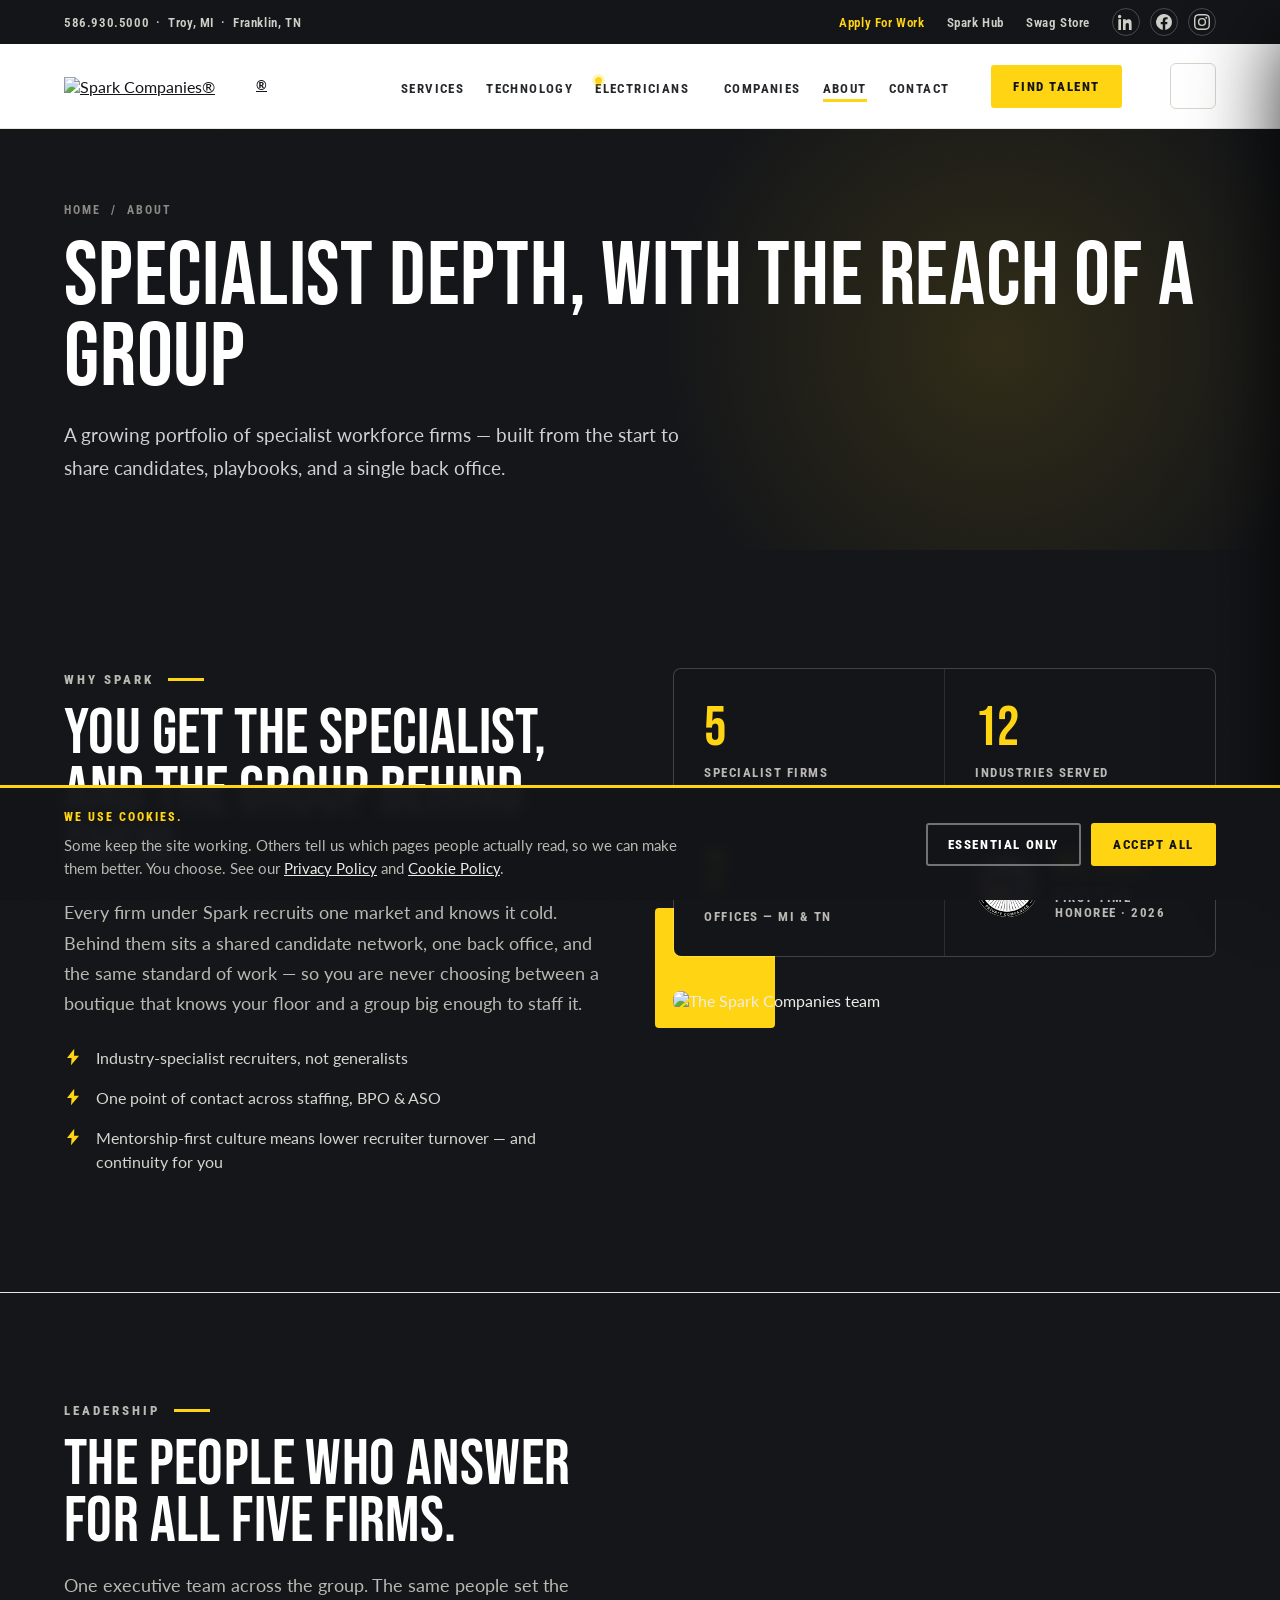
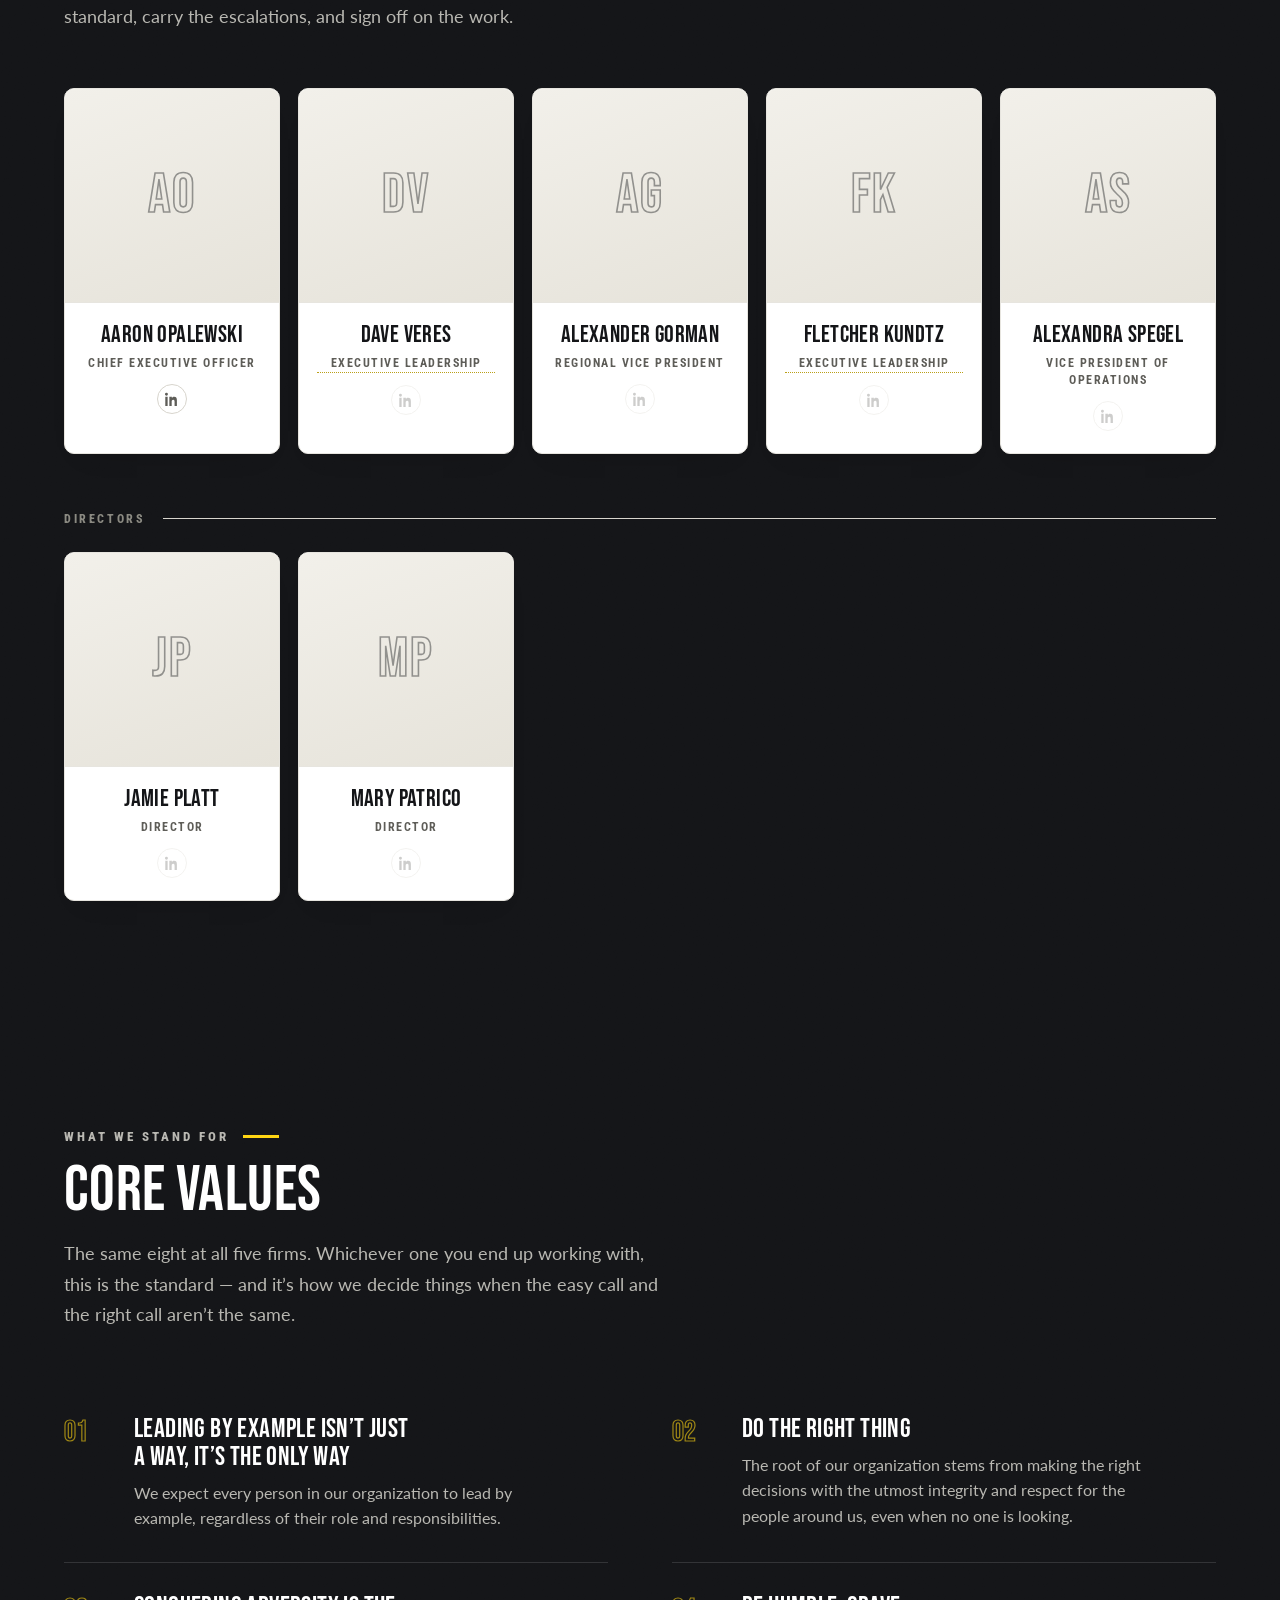
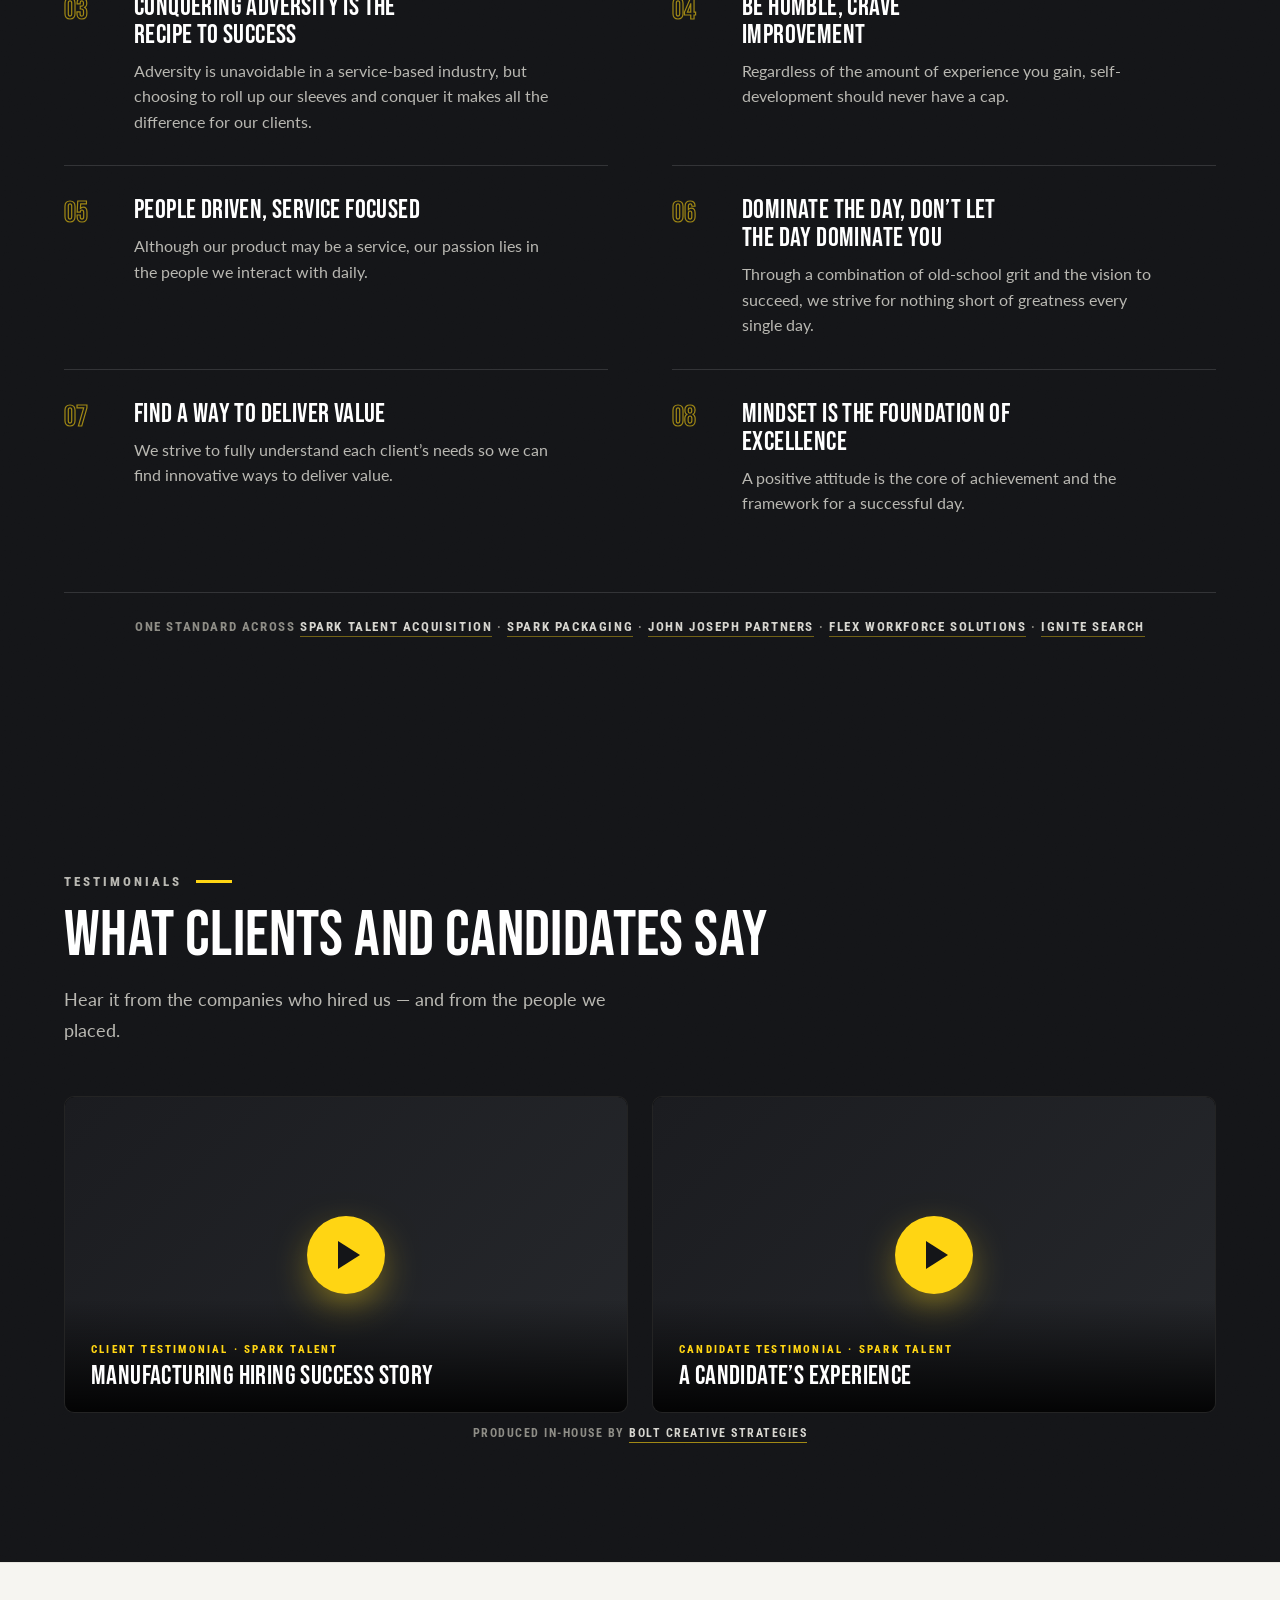
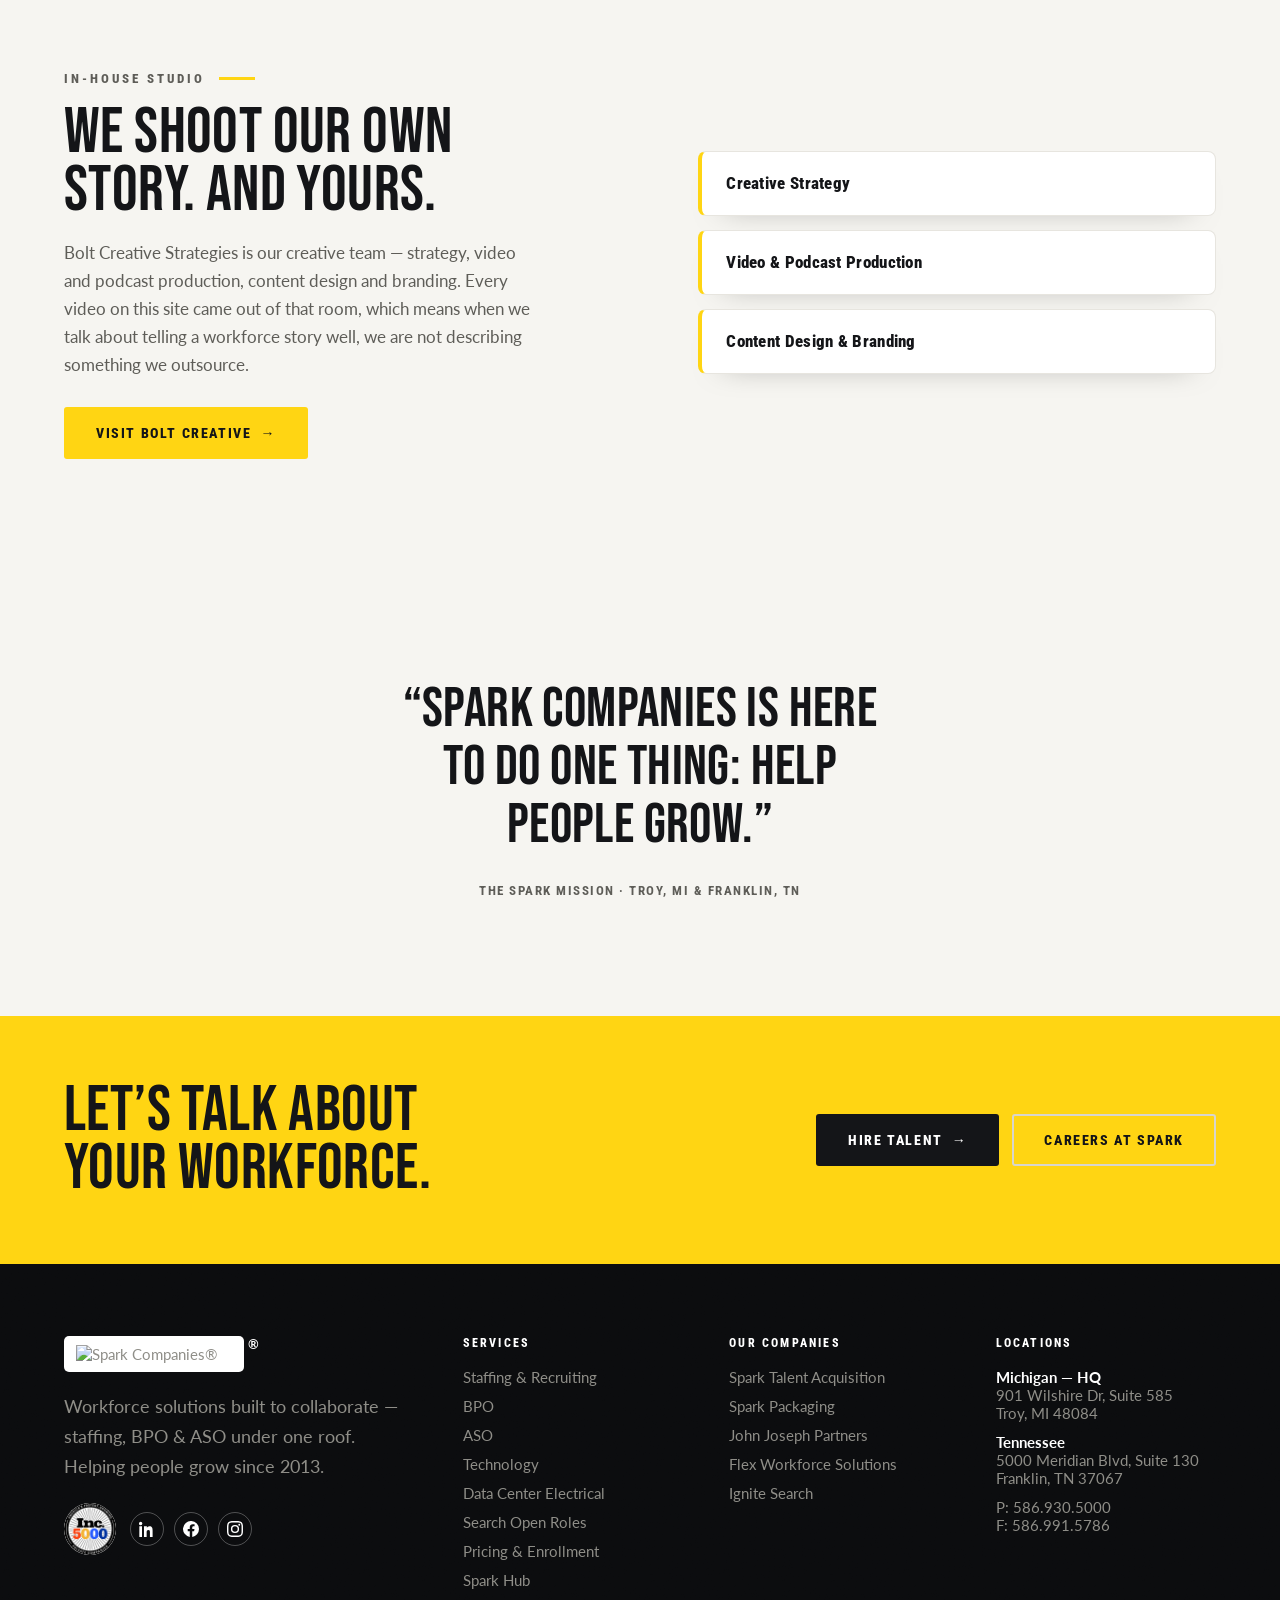
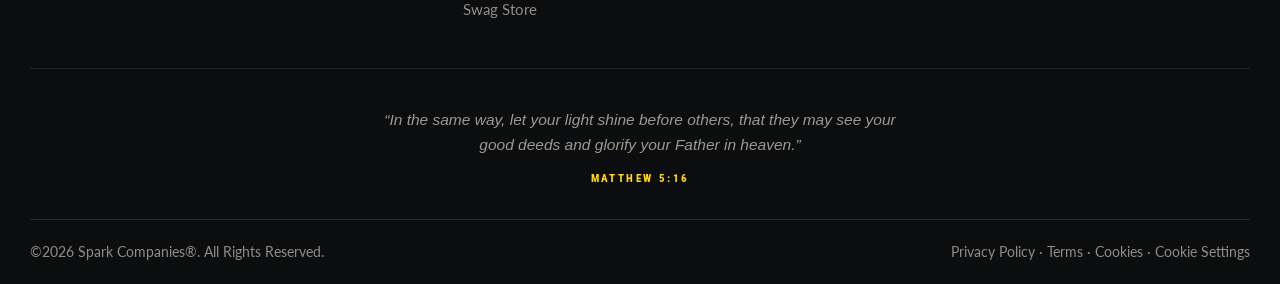
==== commit f5594295: "Add files via upload" ====
--- a/about.html
+++ b/about.html
@@ -5,6 +5,18 @@
 <meta name="viewport" content="width=device-width, initial-scale=1">
 <title>About — Spark Companies</title>
 <meta name="description" content="Why Spark Companies — specialist depth with the reach of a group. Meet our executives and see how we work.">
+<!-- Google Consent Mode v2 — denied until the visitor opts in -->
+<script>
+window.dataLayer=window.dataLayer||[];function gtag(){dataLayer.push(arguments);}
+gtag('consent','default',{ad_storage:'denied',ad_user_data:'denied',ad_personalization:'denied',
+  analytics_storage:'denied',functionality_storage:'granted',security_storage:'granted'});
+(function(){try{var c=localStorage.getItem('sparkConsent');
+  if(c==='all'){gtag('consent','update',{ad_storage:'granted',ad_user_data:'granted',
+    ad_personalization:'granted',analytics_storage:'granted'});}}catch(e){}})();
+</script>
+<!-- REPLACE G-XXXXXXXXXX with your GA4 Measurement ID, then this starts collecting -->
+<script async src="https://www.googletagmanager.com/gtag/js?id=G-XXXXXXXXXX"></script>
+<script>gtag('js',new Date());gtag('config','G-XXXXXXXXXX',{anonymize_ip:true});</script>
 <link rel="preconnect" href="https://fonts.googleapis.com">
 <link rel="preconnect" href="https://fonts.gstatic.com" crossorigin>
 <link href="https://fonts.googleapis.com/css2?family=Bebas+Neue&family=Lato:wght@400;700;900&family=Roboto+Condensed:wght@600;700;800&display=swap" rel="stylesheet">
@@ -104,34 +116,48 @@
     <div class="xgrid">
       <div class="xcard reveal d1">
         <div class="xmono" aria-hidden="true">AO</div>
-        <div class="xmeta"><div class="xname">Aaron Opalewski</div><div class="xtitle">Chief Executive Officer</div></div>
+        <div class="xmeta"><div class="xname">Aaron Opalewski</div><div class="xtitle">Chief Executive Officer</div>
+        <a class="xli" href="https://www.linkedin.com/in/aaron-opalewski-3596891a/" target="_blank" rel="noopener" aria-label="Aaron Opalewski on LinkedIn"><svg><use href="#in"/></svg></a>
+      </div>
       </div>
       <div class="xcard reveal d2">
         <div class="xmono" aria-hidden="true">DV</div>
-        <div class="xmeta"><div class="xname">Dave Veres</div><div class="xtitle ph" title="Title not confirmed — send me the right one">Executive Leadership</div></div>
+        <div class="xmeta"><div class="xname">Dave Veres</div><div class="xtitle ph" title="Title not confirmed — send me the right one">Executive Leadership</div>
+        <span class="xli off" title="Send me this LinkedIn URL and I will link it"><svg><use href="#in"/></svg></span>
+      </div>
       </div>
       <div class="xcard reveal d3">
         <div class="xmono" aria-hidden="true">AG</div>
-        <div class="xmeta"><div class="xname">Alexander Gorman</div><div class="xtitle">Regional Vice President</div></div>
+        <div class="xmeta"><div class="xname">Alexander Gorman</div><div class="xtitle">Regional Vice President</div>
+        <span class="xli off" title="Send me this LinkedIn URL and I will link it"><svg><use href="#in"/></svg></span>
+      </div>
       </div>
       <div class="xcard reveal d4">
         <div class="xmono" aria-hidden="true">FK</div>
-        <div class="xmeta"><div class="xname">Fletcher Kundtz</div><div class="xtitle ph" title="Title not confirmed — send me the right one">Executive Leadership</div></div>
+        <div class="xmeta"><div class="xname">Fletcher Kundtz</div><div class="xtitle ph" title="Title not confirmed — send me the right one">Executive Leadership</div>
+        <span class="xli off" title="Send me this LinkedIn URL and I will link it"><svg><use href="#in"/></svg></span>
+      </div>
       </div>
       <div class="xcard reveal d1">
         <div class="xmono" aria-hidden="true">AS</div>
-        <div class="xmeta"><div class="xname">Alexandra Spegel</div><div class="xtitle">Vice President of Operations</div></div>
+        <div class="xmeta"><div class="xname">Alexandra Spegel</div><div class="xtitle">Vice President of Operations</div>
+        <span class="xli off" title="Send me this LinkedIn URL and I will link it"><svg><use href="#in"/></svg></span>
+      </div>
       </div>
     </div>
     <div class="xtier reveal"><span>Directors</span></div>
     <div class="xgrid dirs">
       <div class="xcard dir reveal d1">
         <div class="xmono" aria-hidden="true">JP</div>
-        <div class="xmeta"><div class="xname">Jamie Platt</div><div class="xtitle">Director</div></div>
+        <div class="xmeta"><div class="xname">Jamie Platt</div><div class="xtitle">Director</div>
+        <span class="xli off" title="Send me this LinkedIn URL and I will link it"><svg><use href="#in"/></svg></span>
+      </div>
       </div>
       <div class="xcard dir reveal d2">
         <div class="xmono" aria-hidden="true">MP</div>
-        <div class="xmeta"><div class="xname">Mary Patrico</div><div class="xtitle">Director</div></div>
+        <div class="xmeta"><div class="xname">Mary Patrico</div><div class="xtitle">Director</div>
+        <span class="xli off" title="Send me this LinkedIn URL and I will link it"><svg><use href="#in"/></svg></span>
+      </div>
       </div>
     </div>
   </div>
@@ -143,14 +169,14 @@
       <p class="reveal d2" style="margin-top:20px;max-width:60ch">The same eight at all five firms. Whichever one you end up working with, this is the standard &mdash; and it&rsquo;s how we decide things when the easy call and the right call aren&rsquo;t the same.</p>
     </div>
     <div class="valgrid">
-      <div class="val reveal d1"><span class="vn">01</span><h3>Leading By Example Isn’t Just A Way, It’s The Only Way</h3><p>We expect every person in our organization to lead by example, regardless of their role and responsibilities.</p></div>
-      <div class="val reveal d2"><span class="vn">02</span><h3>Do The Right Thing</h3><p>The root of our organization stems from making the right decisions with the utmost integrity and respect for the people around us, even when no one is looking.</p></div>
-      <div class="val reveal d3"><span class="vn">03</span><h3>Conquering Adversity Is The Recipe To Success</h3><p>Adversity is unavoidable in a service-based industry, but choosing to roll up our sleeves and conquer it makes all the difference for our clients.</p></div>
-      <div class="val reveal d4"><span class="vn">04</span><h3>Be Humble, Crave Improvement</h3><p>Regardless of the amount of experience you gain, self-development should never have a cap.</p></div>
-      <div class="val reveal d1"><span class="vn">05</span><h3>People Driven, Service Focused</h3><p>Although our product may be a service, our passion lies in the people we interact with daily.</p></div>
-      <div class="val reveal d2"><span class="vn">06</span><h3>Dominate The Day, Don’t Let The Day Dominate You</h3><p>Through a combination of old-school grit and the vision to succeed, we strive for nothing short of greatness every single day.</p></div>
-      <div class="val reveal d3"><span class="vn">07</span><h3>Find A Way To Deliver Value</h3><p>We strive to fully understand each client’s needs so we can find innovative ways to deliver value.</p></div>
-      <div class="val reveal d4"><span class="vn">08</span><h3>Mindset Is The Foundation Of Excellence</h3><p>A positive attitude is the core of achievement and the framework for a successful day.</p></div>
+      <div class="val reveal d1" data-video=""><span class="vn">01</span><h3>Leading By Example Isn’t Just A Way, It’s The Only Way</h3><p>We expect every person in our organization to lead by example, regardless of their role and responsibilities.</p></div>
+      <div class="val reveal d2" data-video=""><span class="vn">02</span><h3>Do The Right Thing</h3><p>The root of our organization stems from making the right decisions with the utmost integrity and respect for the people around us, even when no one is looking.</p></div>
+      <div class="val reveal d3" data-video=""><span class="vn">03</span><h3>Conquering Adversity Is The Recipe To Success</h3><p>Adversity is unavoidable in a service-based industry, but choosing to roll up our sleeves and conquer it makes all the difference for our clients.</p></div>
+      <div class="val reveal d4" data-video=""><span class="vn">04</span><h3>Be Humble, Crave Improvement</h3><p>Regardless of the amount of experience you gain, self-development should never have a cap.</p></div>
+      <div class="val reveal d1" data-video=""><span class="vn">05</span><h3>People Driven, Service Focused</h3><p>Although our product may be a service, our passion lies in the people we interact with daily.</p></div>
+      <div class="val reveal d2" data-video=""><span class="vn">06</span><h3>Dominate The Day, Don’t Let The Day Dominate You</h3><p>Through a combination of old-school grit and the vision to succeed, we strive for nothing short of greatness every single day.</p></div>
+      <div class="val reveal d3" data-video=""><span class="vn">07</span><h3>Find A Way To Deliver Value</h3><p>We strive to fully understand each client’s needs so we can find innovative ways to deliver value.</p></div>
+      <div class="val reveal d4" data-video=""><span class="vn">08</span><h3>Mindset Is The Foundation Of Excellence</h3><p>A positive attitude is the core of achievement and the framework for a successful day.</p></div>
     </div>
       <div class="valfoot reveal">One standard across <a href="companies.html">Spark Talent Acquisition</a> &middot; <a href="companies.html">Spark Packaging</a> &middot; <a href="companies.html">John Joseph Partners</a> &middot; <a href="companies.html">Flex Workforce Solutions</a> &middot; <a href="companies.html">Ignite Search</a></div>
   </div>
@@ -239,9 +265,91 @@
     <p>&ldquo;In the same way, let your light shine before others, that they may see your good deeds and glorify your Father in heaven.&rdquo;</p>
     <span>Matthew 5:16</span>
   </div>
-  <div class="wrap fbot"><div>&copy;<span id="yr">2026</span> Spark Companies&reg;. All Rights Reserved.</div><div>Privacy Policy · Terms</div></div>
+  <div class="wrap fbot"><div>&copy;<span id="yr">2026</span> Spark Companies&reg;. All Rights Reserved.</div><div class="flegal"><a href="privacy.html">Privacy Policy</a> &middot; <a href="terms.html">Terms</a> &middot; <a href="cookies.html">Cookies</a> &middot; <a href="#" data-ck-reopen>Cookie Settings</a></div></div>
 </footer>
 <button id="totop" aria-label="Back to top" onclick="window.scrollTo({top:0,behavior:'smooth'})">&uarr;</button>
 <script src="app.js"></script>
+<div class="ckbar" id="ckbar" role="dialog" aria-live="polite" aria-label="Cookie preferences" hidden>
+  <div class="ck-in">
+    <div class="ck-copy">
+      <b>We use cookies.</b>
+      <span>Some keep the site working. Others tell us which pages people actually read, so we can make them better.
+        You choose. See our <a href="privacy.html">Privacy Policy</a> and <a href="cookies.html">Cookie Policy</a>.</span>
+    </div>
+    <div class="ck-act">
+      <button class="btn btn-o btn-sm" id="ckno" type="button">Essential Only</button>
+      <button class="btn btn-y btn-sm" id="ckyes" type="button">Accept All</button>
+    </div>
+  </div>
+</div>
+<script>
+(function(){
+  var bar=document.getElementById('ckbar'); if(!bar) return;
+  function get(){try{return localStorage.getItem('sparkConsent');}catch(e){return null;}}
+  function set(v){try{localStorage.setItem('sparkConsent',v);}catch(e){}}
+  function grant(){ if(window.gtag) gtag('consent','update',{ad_storage:'granted',
+    ad_user_data:'granted',ad_personalization:'granted',analytics_storage:'granted'}); }
+  function hide(){ bar.classList.remove('on'); setTimeout(function(){bar.hidden=true;},300); }
+  if(!get()){ bar.hidden=false; requestAnimationFrame(function(){bar.classList.add('on');}); }
+  document.getElementById('ckyes').addEventListener('click',function(){ set('all'); grant(); hide(); });
+  document.getElementById('ckno').addEventListener('click',function(){ set('essential'); hide(); });
+  // footer link lets anyone change their mind later
+  document.addEventListener('click',function(e){
+    var t=e.target.closest('[data-ck-reopen]'); if(!t) return;
+    e.preventDefault(); bar.hidden=false; requestAnimationFrame(function(){bar.classList.add('on');});
+  });
+})();
+</script>
+
+<!-- core value video (Spark Academy clips) -->
+<div class="vvmodal" id="vvmodal" role="dialog" aria-modal="true" aria-labelledby="vvtitle" hidden>
+  <div class="vv-scrim" id="vvscrim"></div>
+  <div class="vv-box">
+    <button class="vm-close" id="vvclose" aria-label="Close video">&times;</button>
+    <div class="vv-media" id="vvmedia"></div>
+    <div class="vv-foot"><span class="vv-no" id="vvno"></span><span id="vvtitle"></span></div>
+  </div>
+</div>
+<script>
+(function(){
+  var m=document.getElementById('vvmodal'); if(!m) return;
+  var media=document.getElementById('vvmedia'), scrim=document.getElementById('vvscrim'),
+      closeBtn=document.getElementById('vvclose'), ttl=document.getElementById('vvtitle'),
+      no=document.getElementById('vvno'), last=null;
+  function embed(url){
+    var yt=url.match(/(?:youtube\.com\/(?:watch\?v=|embed\/)|youtu\.be\/)([\w-]{6,})/);
+    var vm=url.match(/vimeo\.com\/(?:video\/)?(\d+)/);
+    if(yt) return '<iframe src="https://www.youtube.com/embed/'+yt[1]+'?autoplay=1&rel=0" title="Core value video" allow="autoplay; encrypted-media; picture-in-picture" allowfullscreen></iframe>';
+    if(vm) return '<iframe src="https://player.vimeo.com/video/'+vm[1]+'?autoplay=1" title="Core value video" allow="autoplay; fullscreen" allowfullscreen></iframe>';
+    return '<video controls autoplay playsinline src="'+url+'"></video>';
+  }
+  function open(card){
+    last=document.activeElement;
+    media.innerHTML=embed(card.getAttribute('data-video'));
+    no.textContent=card.querySelector('.vn').textContent;
+    ttl.textContent=card.querySelector('h3').textContent;
+    m.hidden=false; document.body.style.overflow='hidden';
+    requestAnimationFrame(function(){ m.classList.add('on'); });
+    closeBtn.focus();
+  }
+  function close(){
+    m.classList.remove('on'); document.body.style.overflow='';
+    setTimeout(function(){ m.hidden=true; media.innerHTML=''; },260);
+    if(last&&last.focus) last.focus();
+  }
+  closeBtn.addEventListener('click',close); scrim.addEventListener('click',close);
+  document.addEventListener('keydown',function(e){ if(!m.hidden&&e.key==='Escape') close(); });
+  // only wire up values that actually have a clip
+  document.querySelectorAll('.val[data-video]').forEach(function(card){
+    var url=card.getAttribute('data-video'); if(!url) return;
+    card.classList.add('has-vid'); card.setAttribute('tabindex','0'); card.setAttribute('role','button');
+    card.setAttribute('aria-label','Play: '+card.querySelector('h3').textContent);
+    var cue=document.createElement('span'); cue.className='vcue'; cue.textContent='Watch';
+    card.appendChild(cue);
+    card.addEventListener('click',function(){ open(card); });
+    card.addEventListener('keydown',function(e){ if(e.key==='Enter'||e.key===' '){ e.preventDefault(); open(card);} });
+  });
+})();
+</script>
 </body>
 </html>
--- a/style.css
+++ b/style.css
@@ -313,31 +313,31 @@
 
 /* leadership */
 /* ---------- leadership ---------- */
-.xlead{background:var(--ink);color:#EDECE8;padding:112px 0}
-.xlead h2{color:#fff}
-.xlead .eyebrow{color:#B9B8B2}
-.xlead .sec-head p{color:#B9B8B2}
+.xlead{background:var(--paper2);border-top:1px solid var(--line);padding:106px 0}
+.xlead h2{color:var(--ink)}
+.xlead .eyebrow{color:var(--muted2)}
+.xlead .sec-head p{color:var(--muted)}
 .xgrid{display:grid;grid-template-columns:repeat(5,1fr);gap:18px;margin-top:56px}
-.xcard{position:relative;background:var(--ink2);border:1px solid rgba(255,255,255,.12);border-radius:10px;
-  overflow:hidden;transition:transform .24s,border-color .24s,box-shadow .24s}
-.xcard:hover{transform:translateY(-5px);border-color:rgba(255,213,19,.45);box-shadow:0 30px 60px -32px rgba(0,0,0,.85)}
+.xcard{position:relative;background:#fff;border:1px solid var(--line);border-radius:10px;
+  overflow:hidden;box-shadow:0 14px 30px -26px rgba(0,0,0,.4);transition:transform .24s,border-color .24s,box-shadow .24s}
+.xcard:hover{transform:translateY(-5px);border-color:var(--line2);box-shadow:0 28px 54px -28px rgba(0,0,0,.4)}
 .xcard::before{content:'';position:absolute;top:0;left:0;width:100%;height:4px;background:var(--yellow);
   transform:scaleX(0);transform-origin:left;transition:transform .32s cubic-bezier(.22,.61,.36,1)}
 .xcard:hover::before{transform:scaleX(1)}
 /* monogram block - swap this div for an <img> when real portraits exist, same box */
 .xmono{aspect-ratio:1/1;display:flex;align-items:center;justify-content:center;
-  background:radial-gradient(120% 120% at 30% 15%,#2A2C32,#17181C);
+  background:linear-gradient(160deg,#F2F0EA,#E6E3DA);
   font-family:var(--display);font-size:clamp(40px,4.4vw,62px);line-height:1;letter-spacing:2px;
-  color:transparent;-webkit-text-stroke:1.5px rgba(255,213,19,.62);transition:color .3s,-webkit-text-stroke-color .3s;
-  border-bottom:1px solid rgba(255,255,255,.1)}
-.xcard:hover .xmono{color:var(--yellow);-webkit-text-stroke-color:transparent}
+  color:transparent;-webkit-text-stroke:1.6px rgba(20,21,24,.42);transition:color .3s,-webkit-text-stroke-color .3s,background .3s;
+  border-bottom:1px solid var(--line)}
+.xcard:hover .xmono{background:var(--ink);color:var(--yellow);-webkit-text-stroke-color:transparent}
 .xmeta{padding:20px 18px 22px;text-align:center}
-.xname{font-family:var(--display);font-weight:400;font-size:24px;line-height:1.02;letter-spacing:.4px;color:#fff}
+.xname{font-family:var(--display);font-weight:400;font-size:24px;line-height:1.02;letter-spacing:.4px;color:var(--ink)}
 .xtitle{font-family:var(--label);font-weight:700;font-size:11.5px;letter-spacing:1.5px;text-transform:uppercase;
-  color:#9B9A94;margin-top:8px;line-height:1.45}
+  color:var(--muted);margin-top:8px;line-height:1.45}
 .xtier{display:flex;align-items:center;gap:18px;margin:58px 0 26px}
-.xtier span{font-family:var(--label);font-weight:800;font-size:12px;letter-spacing:2.6px;text-transform:uppercase;color:var(--yellow);flex:none}
-.xtier::after{content:'';flex:1;height:1px;background:rgba(255,255,255,.14)}
+.xtier span{font-family:var(--label);font-weight:800;font-size:12px;letter-spacing:2.6px;text-transform:uppercase;color:var(--muted2);flex:none}
+.xtier::after{content:'';flex:1;height:1px;background:var(--line2)}
 .xgrid.dirs{grid-template-columns:repeat(5,1fr);margin-top:0}
 .xgrid.dirs .xcard{grid-column:span 1}
 @media (max-width:1040px){
@@ -791,3 +791,83 @@
 #leadership .eyebrow,#leadership .sec-head p{color:#B9B8B2}
 @media (max-width:1040px){.execs,.dirs{grid-template-columns:repeat(3,1fr)}}
 @media (max-width:720px){.execs,.dirs{grid-template-columns:repeat(2,1fr);gap:14px}}
+
+.xmeta{position:relative}
+.xli{display:inline-flex;align-items:center;justify-content:center;width:30px;height:30px;border-radius:50%;
+  margin-top:12px;border:1px solid var(--line2);color:var(--muted);transition:background .2s,color .2s,border-color .2s}
+.xli svg{width:14px;height:14px;fill:currentColor}
+a.xli:hover{background:var(--ink);color:var(--yellow);border-color:var(--ink)}
+.xli.off{opacity:.3;cursor:default}
+
+/* ---------- cookie bar ---------- */
+.ckbar{position:fixed;left:0;right:0;bottom:0;z-index:130;background:rgba(20,21,24,.97);
+  backdrop-filter:blur(6px);border-top:3px solid var(--yellow);
+  transform:translateY(100%);transition:transform .34s cubic-bezier(.22,.61,.36,1)}
+.ckbar.on{transform:none}
+.ckbar[hidden]{display:none}
+.ck-in{max-width:var(--max);margin:0 auto;padding:20px 34px;display:flex;align-items:center;
+  justify-content:space-between;gap:28px;flex-wrap:wrap}
+.ck-copy{max-width:72ch;color:#B9B8B2;font-size:14.5px;line-height:1.6}
+.ck-copy b{display:block;font-family:var(--label);font-weight:800;font-size:12px;letter-spacing:2px;
+  text-transform:uppercase;color:var(--yellow);margin-bottom:6px}
+.ck-copy a{color:#EDECE8}
+.ck-act{display:flex;gap:10px;flex-wrap:wrap}
+.ckbar .btn-o{border-color:rgba(255,255,255,.4);color:#fff}
+.ckbar .btn-o:hover{background:#fff;color:var(--ink)}
+@media (max-width:760px){.ck-in{padding:16px 20px;gap:16px}.ck-copy{font-size:13.5px}.ck-act{width:100%}.ck-act .btn{flex:1;justify-content:center}}
+@media (prefers-reduced-motion:reduce){.ckbar{transition:none}}
+
+/* ---------- legal pages ---------- */
+.legal{padding:76px 0 104px}
+.legal .wrap{max-width:860px}
+.legal h2{font-size:30px;margin:44px 0 14px}
+.legal h2:first-of-type{margin-top:0}
+.legal p{font-size:16.5px;line-height:1.72;color:var(--muted);margin:0 0 16px}
+.legal ul{margin:0 0 18px;padding-left:22px}
+.legal li{font-size:16.5px;line-height:1.7;color:var(--muted);margin-bottom:8px}
+.legal a{color:var(--ink);text-decoration:none;border-bottom:1px solid rgba(255,213,19,.7);padding-bottom:1px}
+.legal a:hover{color:var(--yellow-dk)}
+.legal b{color:var(--ink)}
+.upd{font-family:var(--label);font-weight:700;font-size:12.5px;letter-spacing:1.6px;text-transform:uppercase;
+  color:var(--muted2)!important;margin-bottom:34px!important}
+.legalnote{background:#FFF8DB;border:1px solid var(--yellow);border-left:5px solid var(--yellow);
+  border-radius:6px;padding:16px 20px;margin-bottom:34px;font-size:15px;line-height:1.6;color:#4A4A45}
+.cktbl{width:100%;border-collapse:collapse;margin:8px 0 22px;font-size:15px}
+.cktbl th,.cktbl td{text-align:left;padding:11px 14px;border:1px solid var(--line);vertical-align:top;color:var(--muted)}
+.cktbl th{background:var(--paper2);font-family:var(--label);font-weight:800;font-size:11.5px;
+  letter-spacing:1.5px;text-transform:uppercase;color:var(--ink)}
+.flegal a{color:inherit;text-decoration:none}
+.flegal a:hover{color:var(--yellow)}
+@media (max-width:620px){.legal{padding:56px 0 72px}.legal h2{font-size:26px}.cktbl{font-size:13.5px}.cktbl th,.cktbl td{padding:9px 10px}}
+
+/* core value video reveal */
+.val.has-vid{cursor:pointer;padding-right:92px}
+.val.has-vid:focus-visible{outline:3px solid var(--yellow);outline-offset:4px}
+.vcue{position:absolute;right:0;top:32px;display:inline-flex;align-items:center;gap:7px;
+  font-family:var(--label);font-weight:800;font-size:11px;letter-spacing:1.8px;text-transform:uppercase;
+  color:var(--yellow);opacity:.75;transition:opacity .2s,transform .2s}
+.vcue::before{content:'';width:0;height:0;border-style:solid;border-width:5px 0 5px 9px;
+  border-color:transparent transparent transparent var(--yellow)}
+.val.has-vid:hover .vcue{opacity:1;transform:translateX(-3px)}
+
+.vvmodal{position:fixed;inset:0;z-index:125;display:flex;align-items:center;justify-content:center;padding:24px}
+.vvmodal[hidden]{display:none}
+.vv-scrim{position:absolute;inset:0;background:rgba(10,11,13,.88);backdrop-filter:blur(3px);opacity:0;transition:opacity .26s}
+.vvmodal.on .vv-scrim{opacity:1}
+.vv-box{position:relative;width:min(980px,100%);background:#000;border:1px solid rgba(255,255,255,.16);
+  border-radius:12px;overflow:hidden;box-shadow:0 50px 100px -40px rgba(0,0,0,.9);
+  opacity:0;transform:translateY(14px) scale(.985);transition:opacity .3s,transform .3s cubic-bezier(.22,.61,.36,1)}
+.vvmodal.on .vv-box{opacity:1;transform:none}
+.vv-media{position:relative;aspect-ratio:16/9;background:#000}
+.vv-media iframe,.vv-media video{position:absolute;inset:0;width:100%;height:100%;border:0;display:block}
+.vv-foot{display:flex;align-items:baseline;gap:16px;padding:18px 22px;background:var(--ink);
+  border-top:1px solid rgba(255,255,255,.12)}
+.vv-no{font-family:var(--display);font-size:26px;line-height:1;color:transparent;-webkit-text-stroke:1.2px rgba(255,213,19,.7)}
+#vvtitle{font-family:var(--display);font-size:24px;line-height:1.05;color:#fff;letter-spacing:.4px}
+@media (prefers-reduced-motion:reduce){.vv-scrim,.vv-box{transition:none}}
+@media (max-width:760px){
+  .val.has-vid{padding-right:0}
+  .vcue{position:static;margin-top:14px}
+  .vvmodal{padding:14px}
+  #vvtitle{font-size:19px}
+}
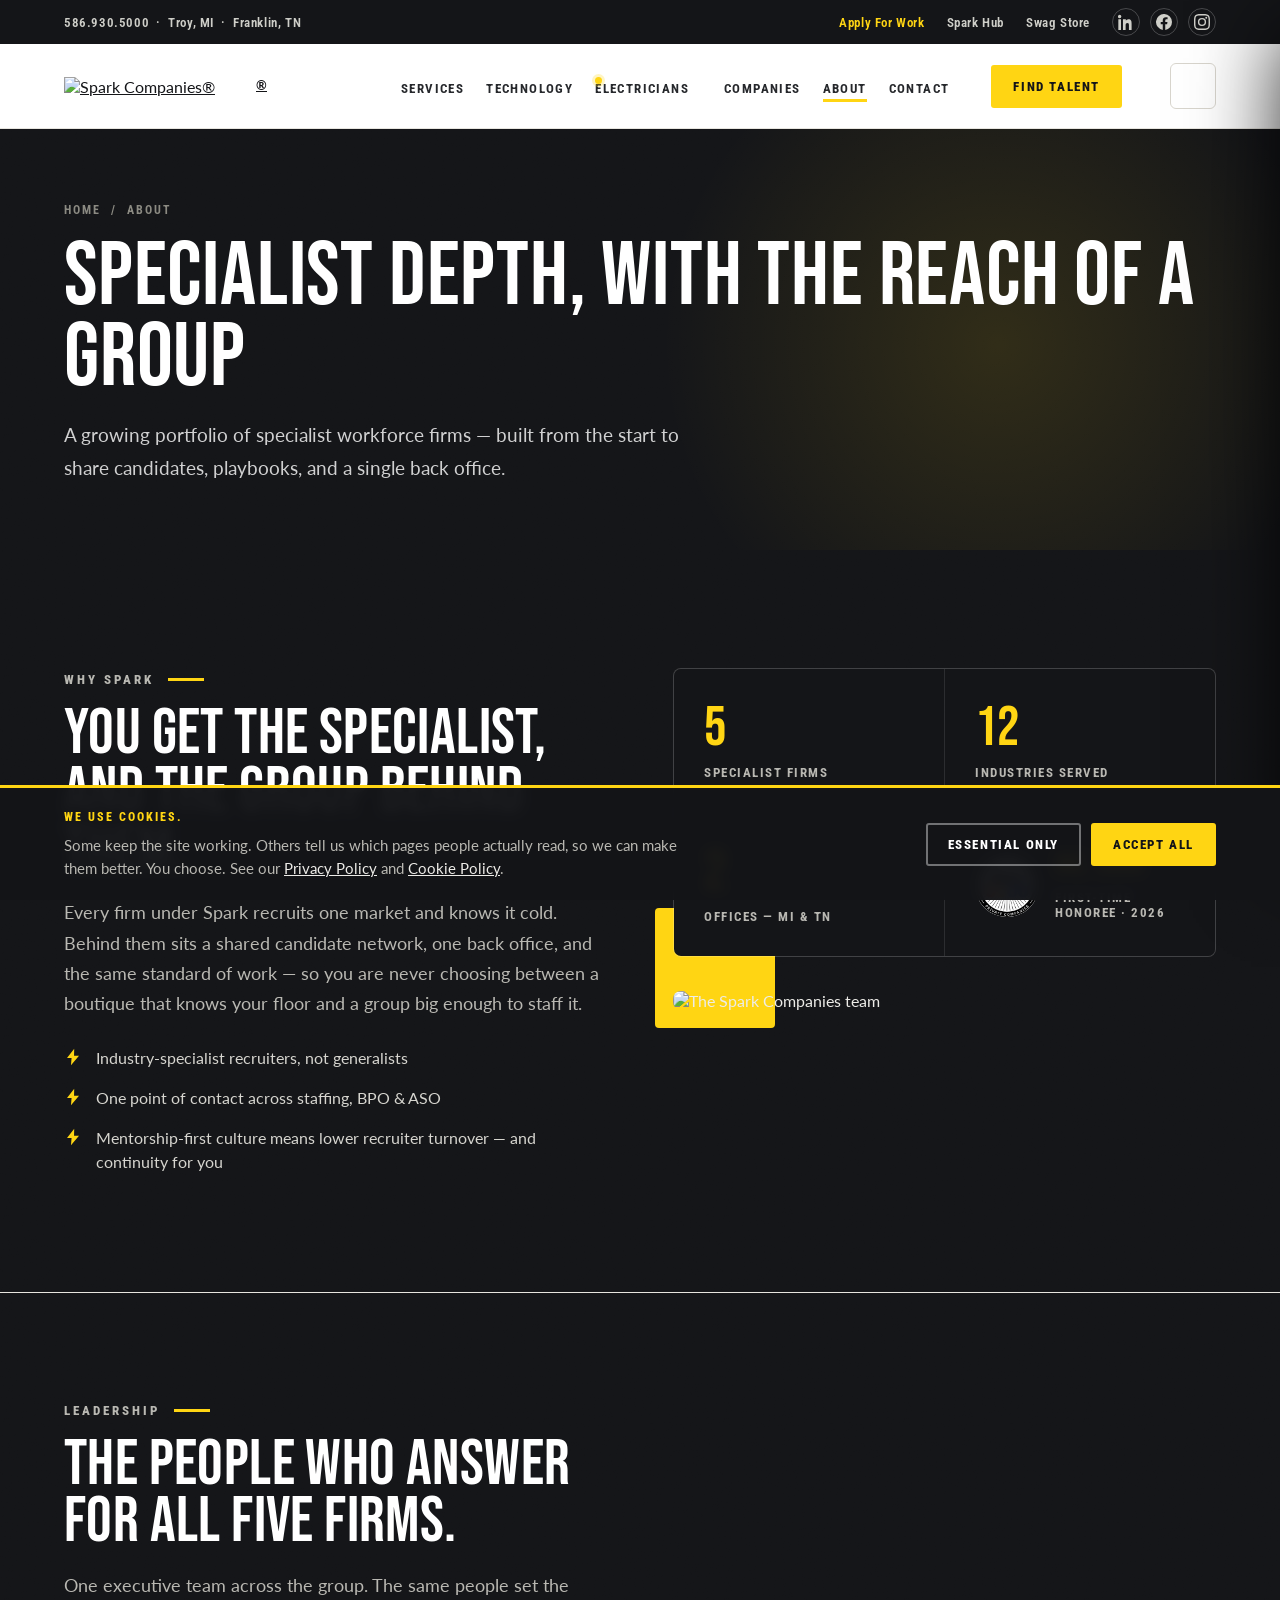
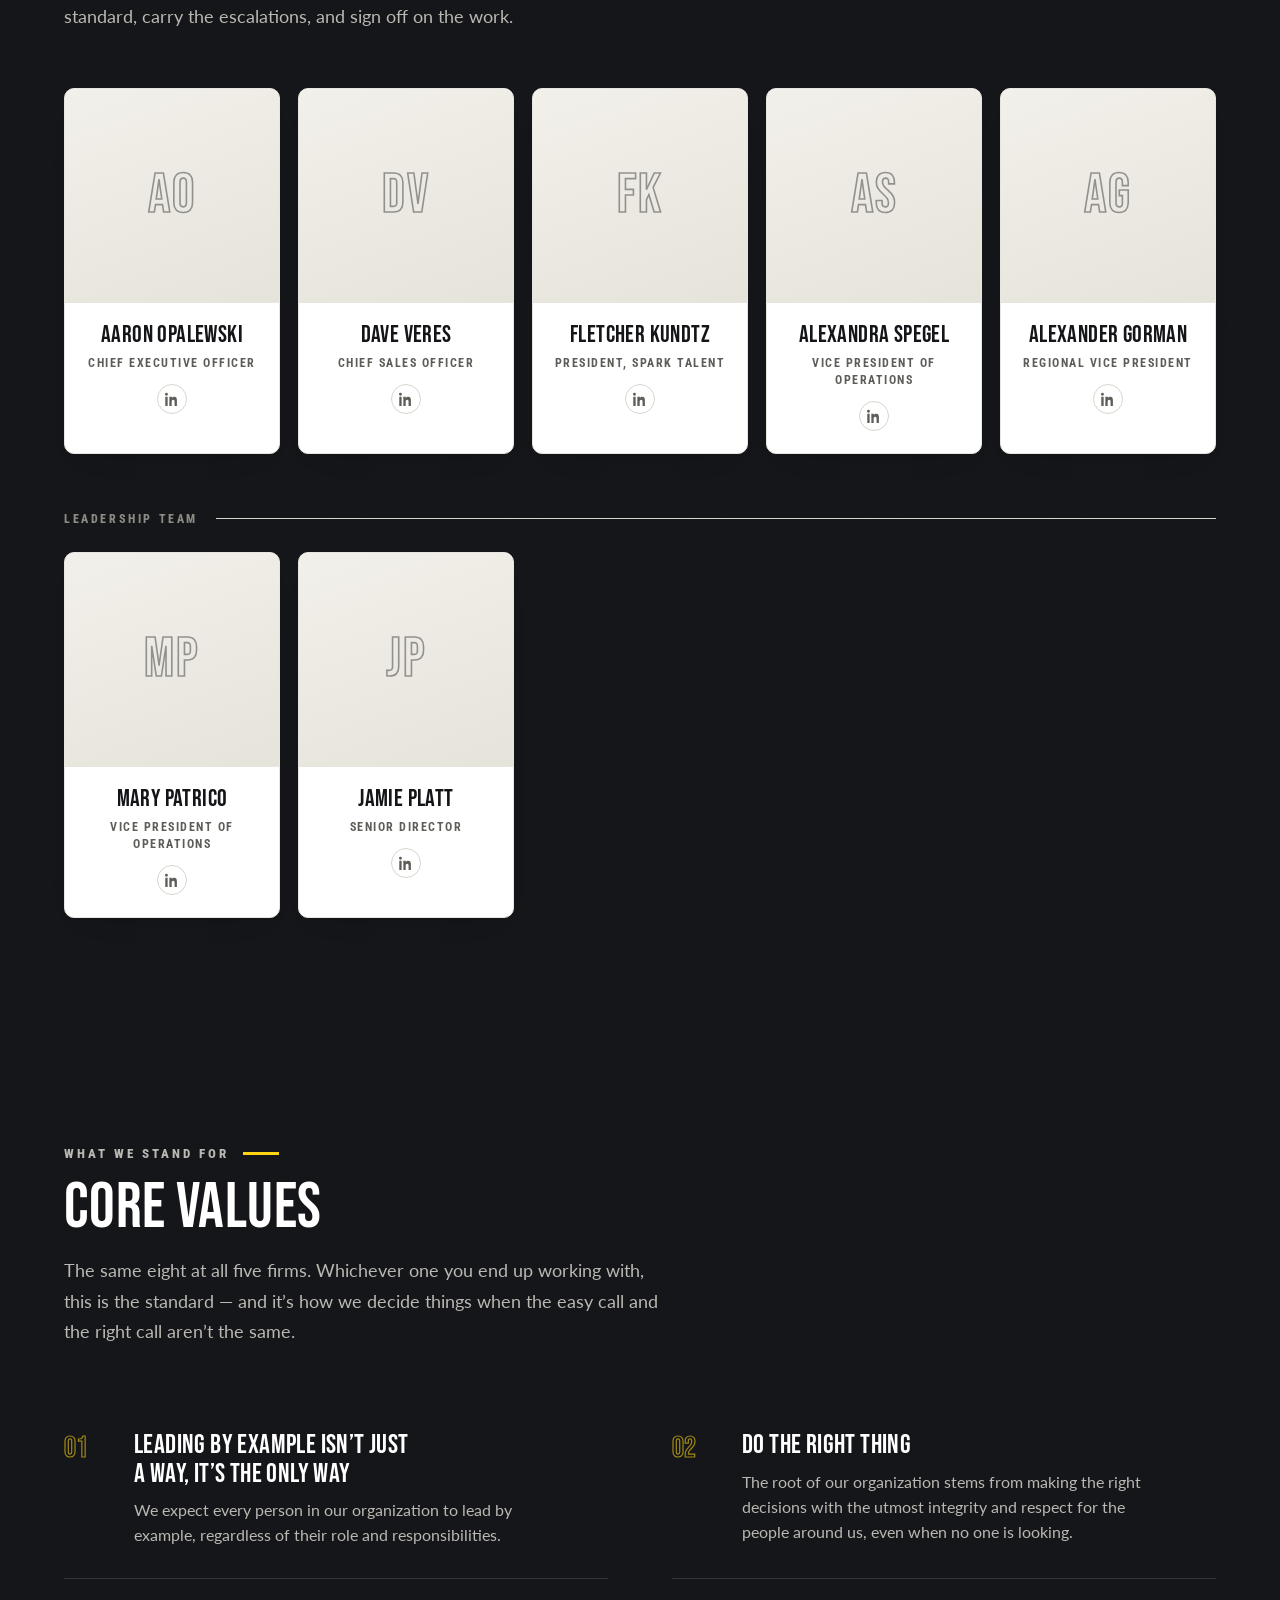
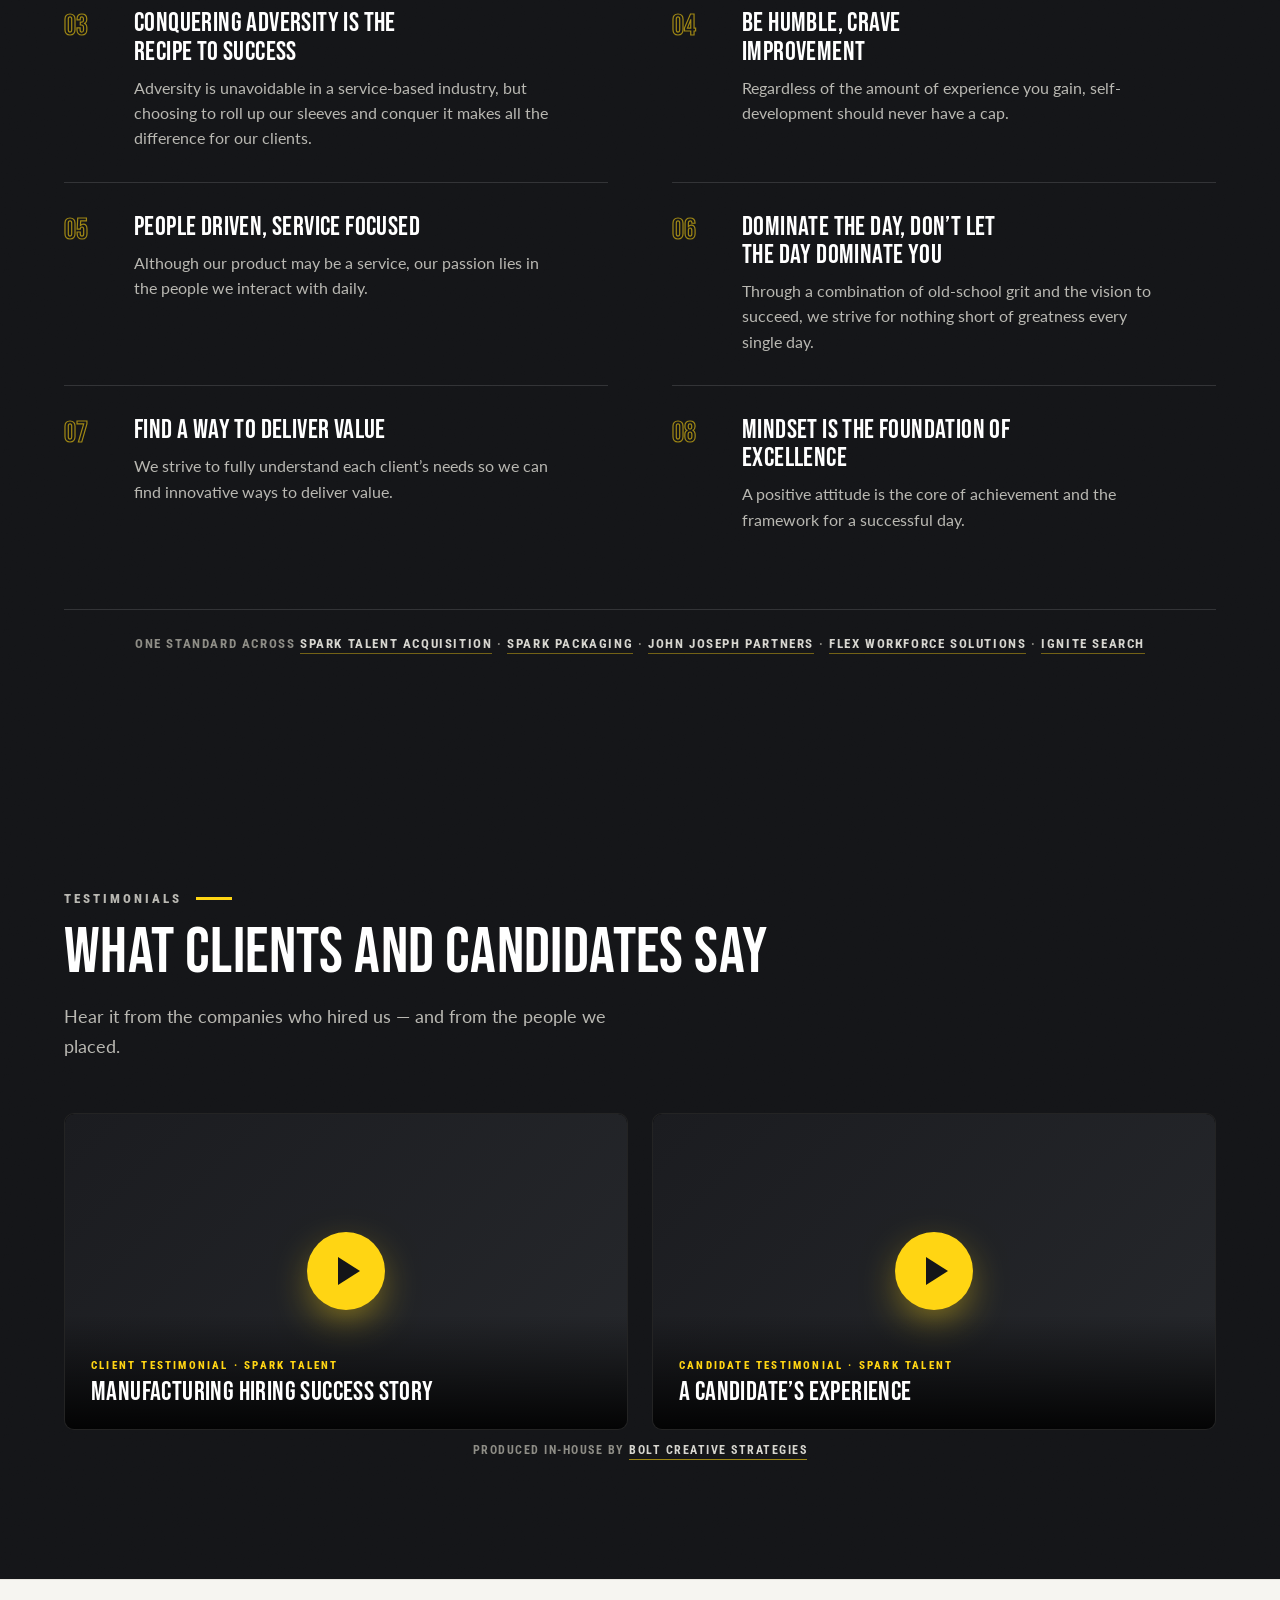
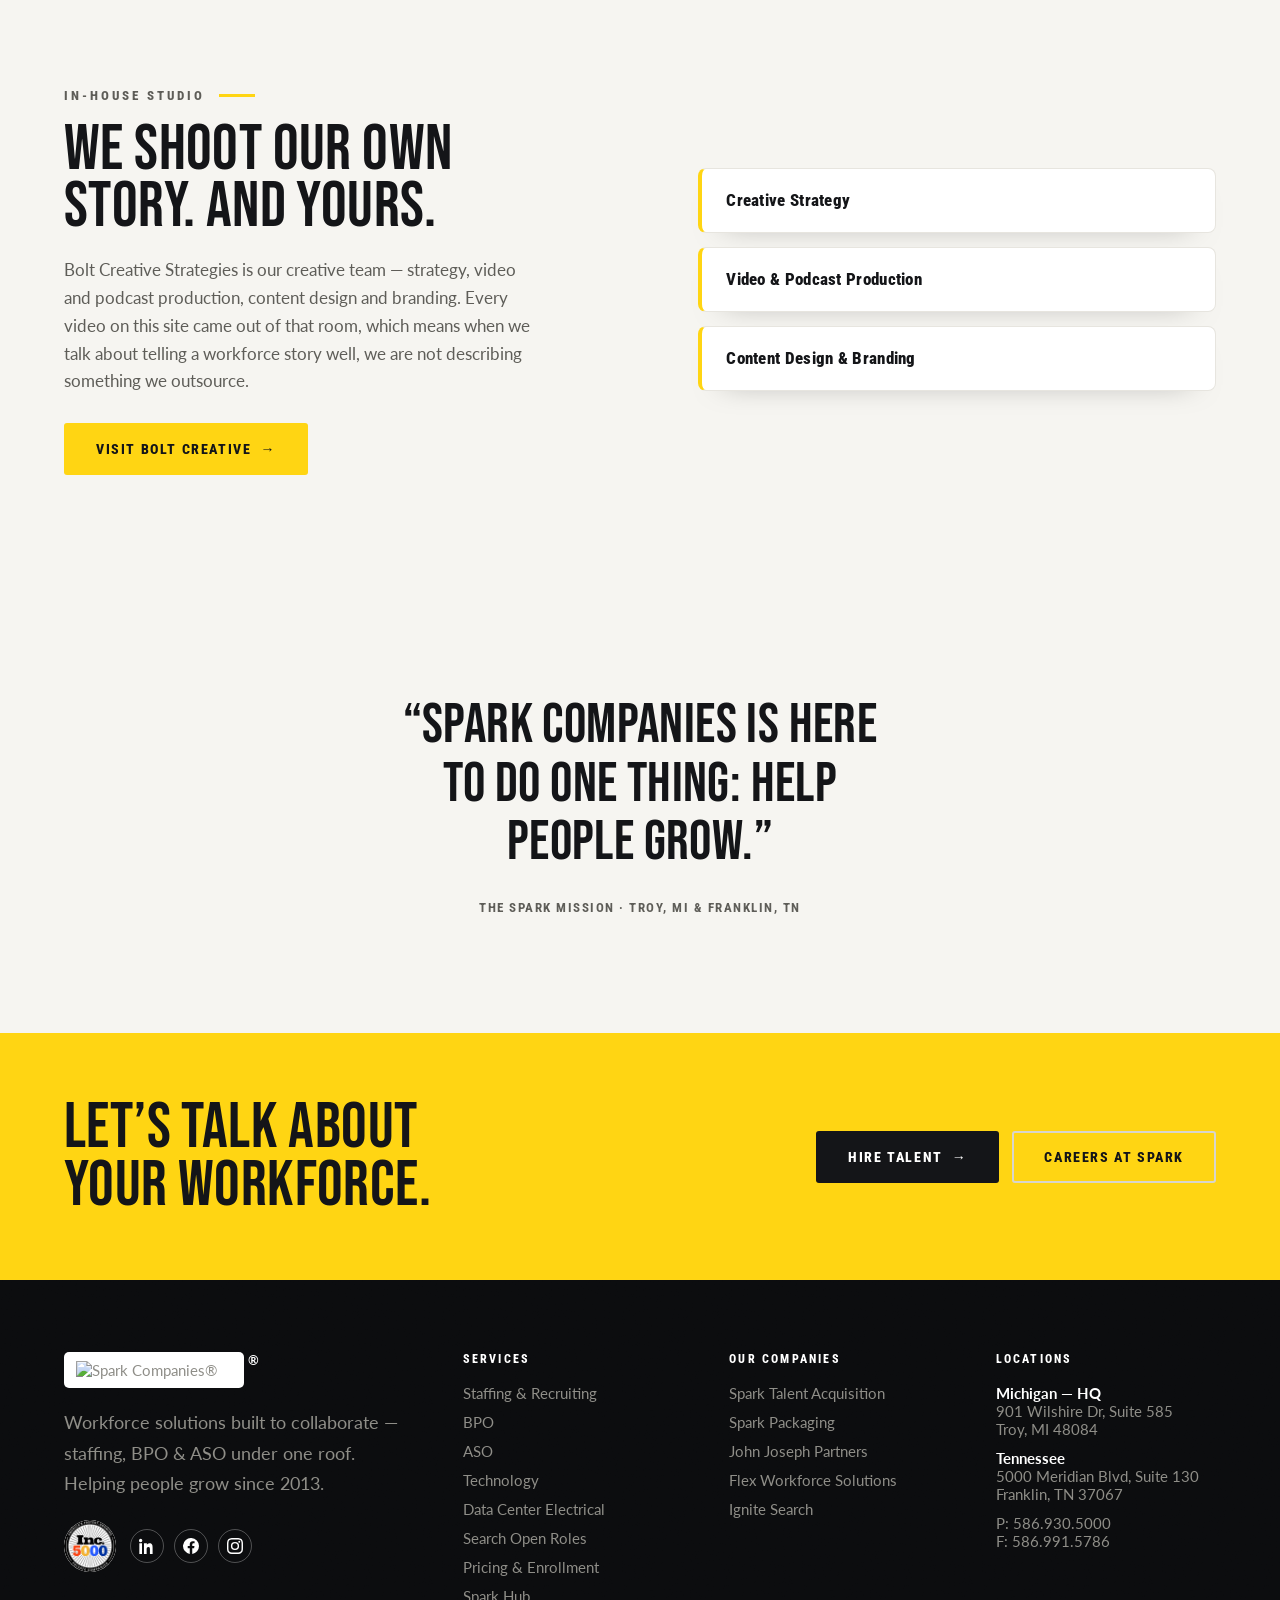
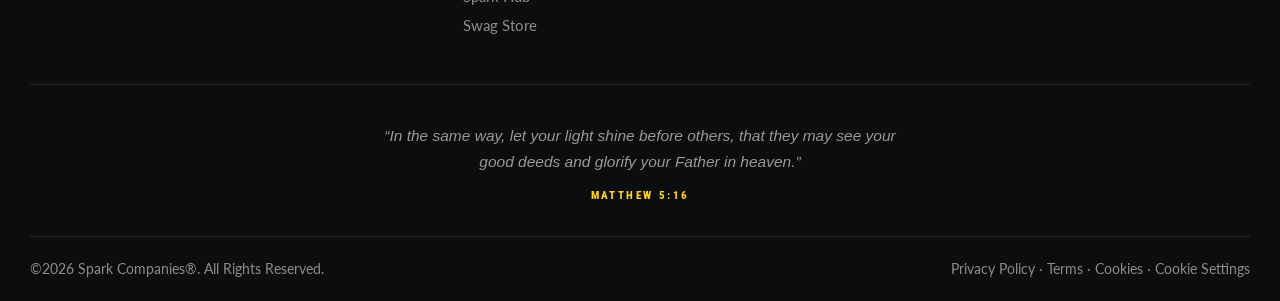
==== commit 1d1ed739: "Add files via upload" ====
--- a/about.html
+++ b/about.html
@@ -118,46 +118,46 @@
         <div class="xmono" aria-hidden="true">AO</div>
         <div class="xmeta"><div class="xname">Aaron Opalewski</div><div class="xtitle">Chief Executive Officer</div>
         <a class="xli" href="https://www.linkedin.com/in/aaron-opalewski-3596891a/" target="_blank" rel="noopener" aria-label="Aaron Opalewski on LinkedIn"><svg><use href="#in"/></svg></a>
-      </div>
+        </div>
       </div>
       <div class="xcard reveal d2">
         <div class="xmono" aria-hidden="true">DV</div>
-        <div class="xmeta"><div class="xname">Dave Veres</div><div class="xtitle ph" title="Title not confirmed — send me the right one">Executive Leadership</div>
-        <span class="xli off" title="Send me this LinkedIn URL and I will link it"><svg><use href="#in"/></svg></span>
-      </div>
+        <div class="xmeta"><div class="xname">Dave Veres</div><div class="xtitle">Chief Sales Officer</div>
+        <a class="xli" href="https://www.linkedin.com/in/daveveres/" target="_blank" rel="noopener" aria-label="Dave Veres on LinkedIn"><svg><use href="#in"/></svg></a>
+        </div>
       </div>
       <div class="xcard reveal d3">
+        <div class="xmono" aria-hidden="true">FK</div>
+        <div class="xmeta"><div class="xname">Fletcher Kundtz</div><div class="xtitle">President, Spark Talent</div>
+        <a class="xli" href="https://www.linkedin.com/in/fkundtz/" target="_blank" rel="noopener" aria-label="Fletcher Kundtz on LinkedIn"><svg><use href="#in"/></svg></a>
+        </div>
+      </div>
+      <div class="xcard reveal d4">
+        <div class="xmono" aria-hidden="true">AS</div>
+        <div class="xmeta"><div class="xname">Alexandra Spegel</div><div class="xtitle">Vice President of Operations</div>
+        <a class="xli" href="https://www.linkedin.com/in/alexandraspegel/" target="_blank" rel="noopener" aria-label="Alexandra Spegel on LinkedIn"><svg><use href="#in"/></svg></a>
+        </div>
+      </div>
+      <div class="xcard reveal d1">
         <div class="xmono" aria-hidden="true">AG</div>
         <div class="xmeta"><div class="xname">Alexander Gorman</div><div class="xtitle">Regional Vice President</div>
-        <span class="xli off" title="Send me this LinkedIn URL and I will link it"><svg><use href="#in"/></svg></span>
-      </div>
-      </div>
-      <div class="xcard reveal d4">
-        <div class="xmono" aria-hidden="true">FK</div>
-        <div class="xmeta"><div class="xname">Fletcher Kundtz</div><div class="xtitle ph" title="Title not confirmed — send me the right one">Executive Leadership</div>
-        <span class="xli off" title="Send me this LinkedIn URL and I will link it"><svg><use href="#in"/></svg></span>
-      </div>
-      </div>
-      <div class="xcard reveal d1">
-        <div class="xmono" aria-hidden="true">AS</div>
-        <div class="xmeta"><div class="xname">Alexandra Spegel</div><div class="xtitle">Vice President of Operations</div>
-        <span class="xli off" title="Send me this LinkedIn URL and I will link it"><svg><use href="#in"/></svg></span>
-      </div>
-      </div>
-    </div>
-    <div class="xtier reveal"><span>Directors</span></div>
+        <a class="xli" href="https://www.linkedin.com/in/alexander-gorman-843a793/" target="_blank" rel="noopener" aria-label="Alexander Gorman on LinkedIn"><svg><use href="#in"/></svg></a>
+        </div>
+      </div>
+    </div>
+    <div class="xtier reveal"><span>Leadership Team</span></div>
     <div class="xgrid dirs">
       <div class="xcard dir reveal d1">
+        <div class="xmono" aria-hidden="true">MP</div>
+        <div class="xmeta"><div class="xname">Mary Patrico</div><div class="xtitle">Vice President of Operations</div>
+        <a class="xli" href="https://www.linkedin.com/in/marypatrico/" target="_blank" rel="noopener" aria-label="Mary Patrico on LinkedIn"><svg><use href="#in"/></svg></a>
+        </div>
+      </div>
+      <div class="xcard dir reveal d2">
         <div class="xmono" aria-hidden="true">JP</div>
-        <div class="xmeta"><div class="xname">Jamie Platt</div><div class="xtitle">Director</div>
-        <span class="xli off" title="Send me this LinkedIn URL and I will link it"><svg><use href="#in"/></svg></span>
-      </div>
-      </div>
-      <div class="xcard dir reveal d2">
-        <div class="xmono" aria-hidden="true">MP</div>
-        <div class="xmeta"><div class="xname">Mary Patrico</div><div class="xtitle">Director</div>
-        <span class="xli off" title="Send me this LinkedIn URL and I will link it"><svg><use href="#in"/></svg></span>
-      </div>
+        <div class="xmeta"><div class="xname">Jamie Platt</div><div class="xtitle">Senior Director</div>
+        <a class="xli" href="https://www.linkedin.com/in/jamie-m-platt-8575b1123/" target="_blank" rel="noopener" aria-label="Jamie Platt on LinkedIn"><svg><use href="#in"/></svg></a>
+        </div>
       </div>
     </div>
   </div>
--- a/style.css
+++ b/style.css
@@ -871,3 +871,33 @@
   .vvmodal{padding:14px}
   #vvtitle{font-size:19px}
 }
+
+/* ---------- national recruiters (data center page) ---------- */
+.recs{background:var(--ink);color:#EDECE8;padding:108px 0;border-top:1px solid rgba(255,255,255,.1)}
+.recs h2{color:#fff}
+.recs .eyebrow{color:#B9B8B2}
+.recs .sec-head p{color:#B9B8B2}
+.recgrid{display:grid;grid-template-columns:repeat(3,1fr);gap:20px;margin-top:52px}
+.rec{position:relative;background:var(--ink2);border:1px solid rgba(255,255,255,.12);border-radius:10px;
+  padding:34px 26px 30px;text-align:center;overflow:hidden;
+  transition:transform .24s,border-color .24s,box-shadow .24s}
+.rec:hover{transform:translateY(-5px);border-color:rgba(255,213,19,.5);box-shadow:0 30px 60px -32px rgba(0,0,0,.85)}
+.rec::before{content:'';position:absolute;top:0;left:0;width:100%;height:4px;background:var(--yellow);
+  transform:scaleX(0);transform-origin:left;transition:transform .32s cubic-bezier(.22,.61,.36,1)}
+.rec:hover::before{transform:scaleX(1)}
+.rec-mono{font-family:var(--display);font-size:46px;line-height:1;letter-spacing:2px;color:transparent;
+  -webkit-text-stroke:1.4px rgba(255,213,19,.6);margin-bottom:16px;transition:color .3s,-webkit-text-stroke-color .3s}
+.rec:hover .rec-mono{color:var(--yellow);-webkit-text-stroke-color:transparent}
+.rec-n{font-family:var(--display);font-weight:400;font-size:27px;line-height:1.02;letter-spacing:.4px;color:#fff}
+.rec-t{display:inline-block;margin-top:12px;font-family:var(--label);font-weight:800;font-size:16px;
+  letter-spacing:.8px;color:var(--yellow);text-decoration:none;
+  border-bottom:1px solid rgba(255,213,19,.35);padding-bottom:3px;transition:border-color .2s}
+.rec-t:hover{border-color:var(--yellow)}
+.recnote{text-align:center;margin-top:34px;font-size:15.5px;color:#9B9A94}
+.recnote a{color:#EDECE8;border-bottom:1px solid rgba(255,213,19,.6);text-decoration:none;padding-bottom:2px}
+.recnote a:hover{color:var(--yellow)}
+@media (max-width:820px){.recs{padding:80px 0}.recgrid{grid-template-columns:1fr;gap:14px}
+  .rec{display:flex;align-items:center;gap:20px;text-align:left;padding:22px 24px}
+  .rec-mono{margin-bottom:0;font-size:38px;flex:none}
+  .rec-n{font-size:23px}
+  .rec-t{margin-top:4px}}
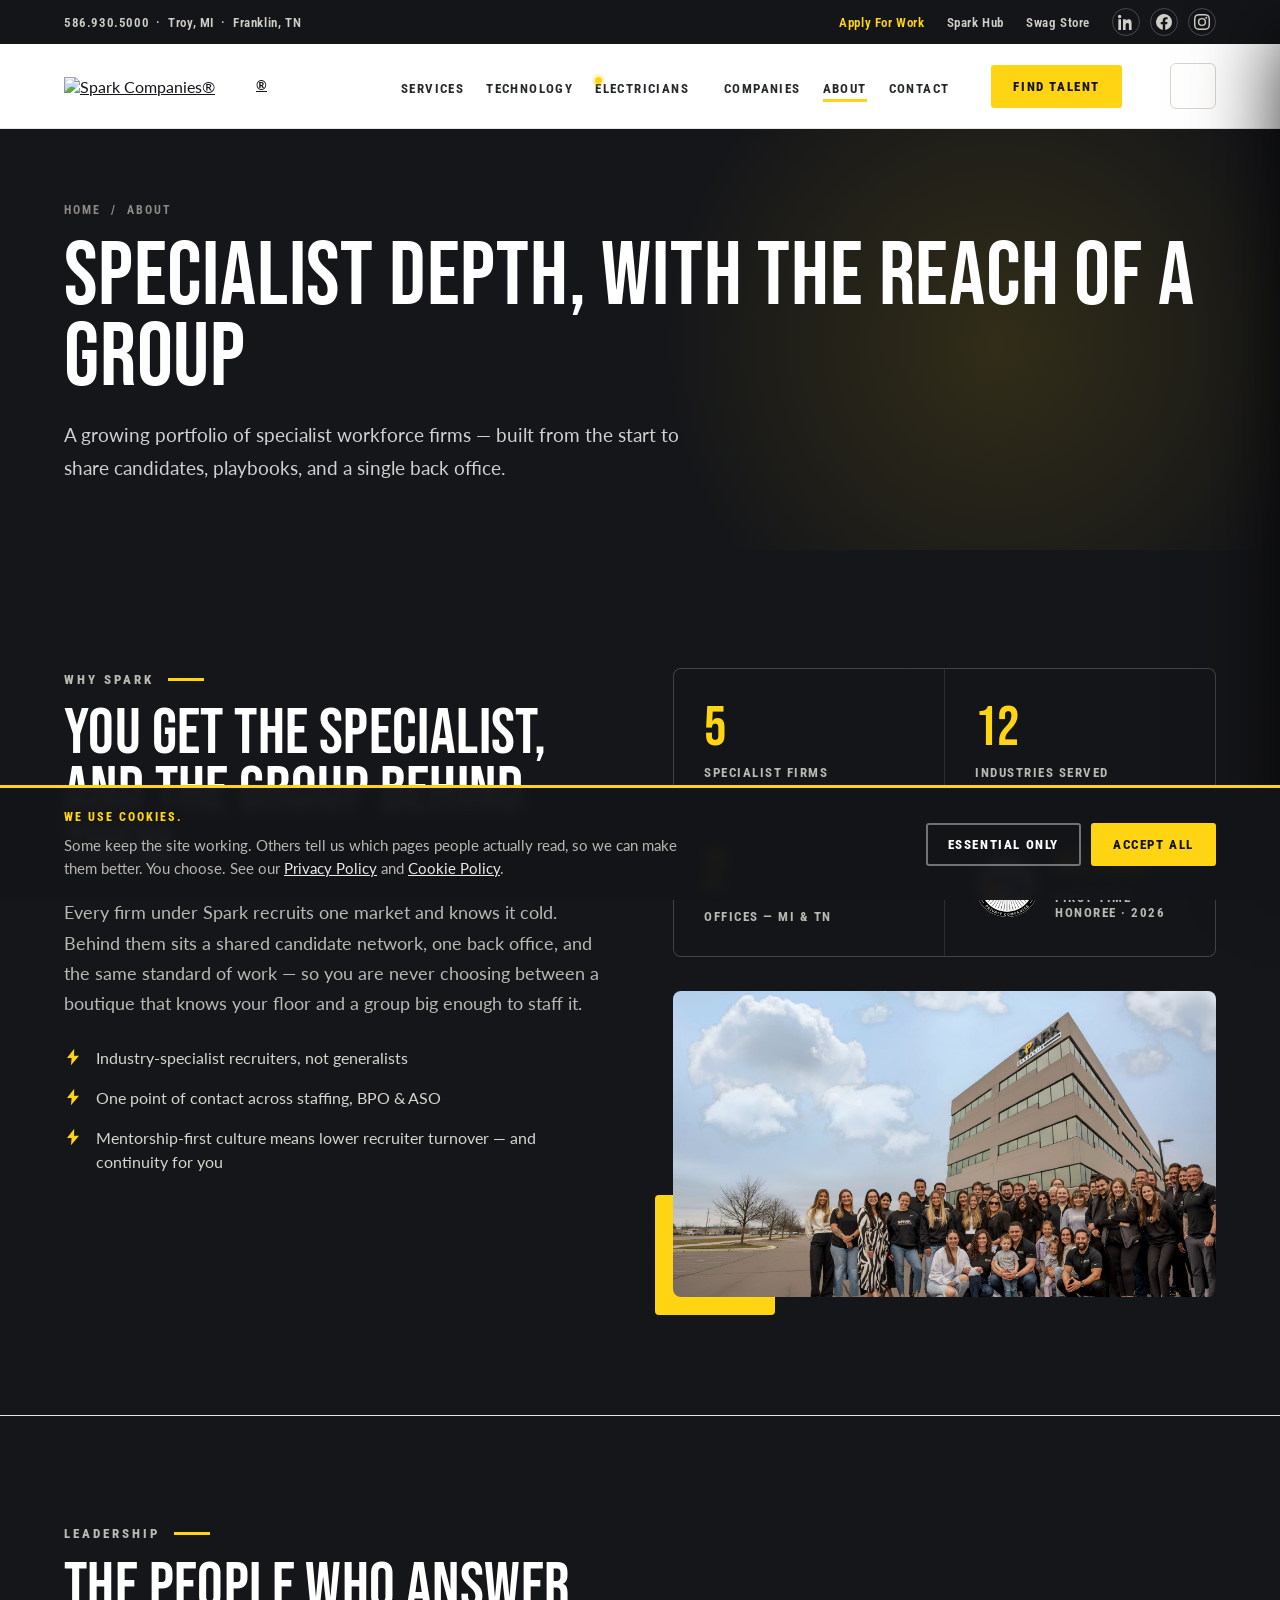
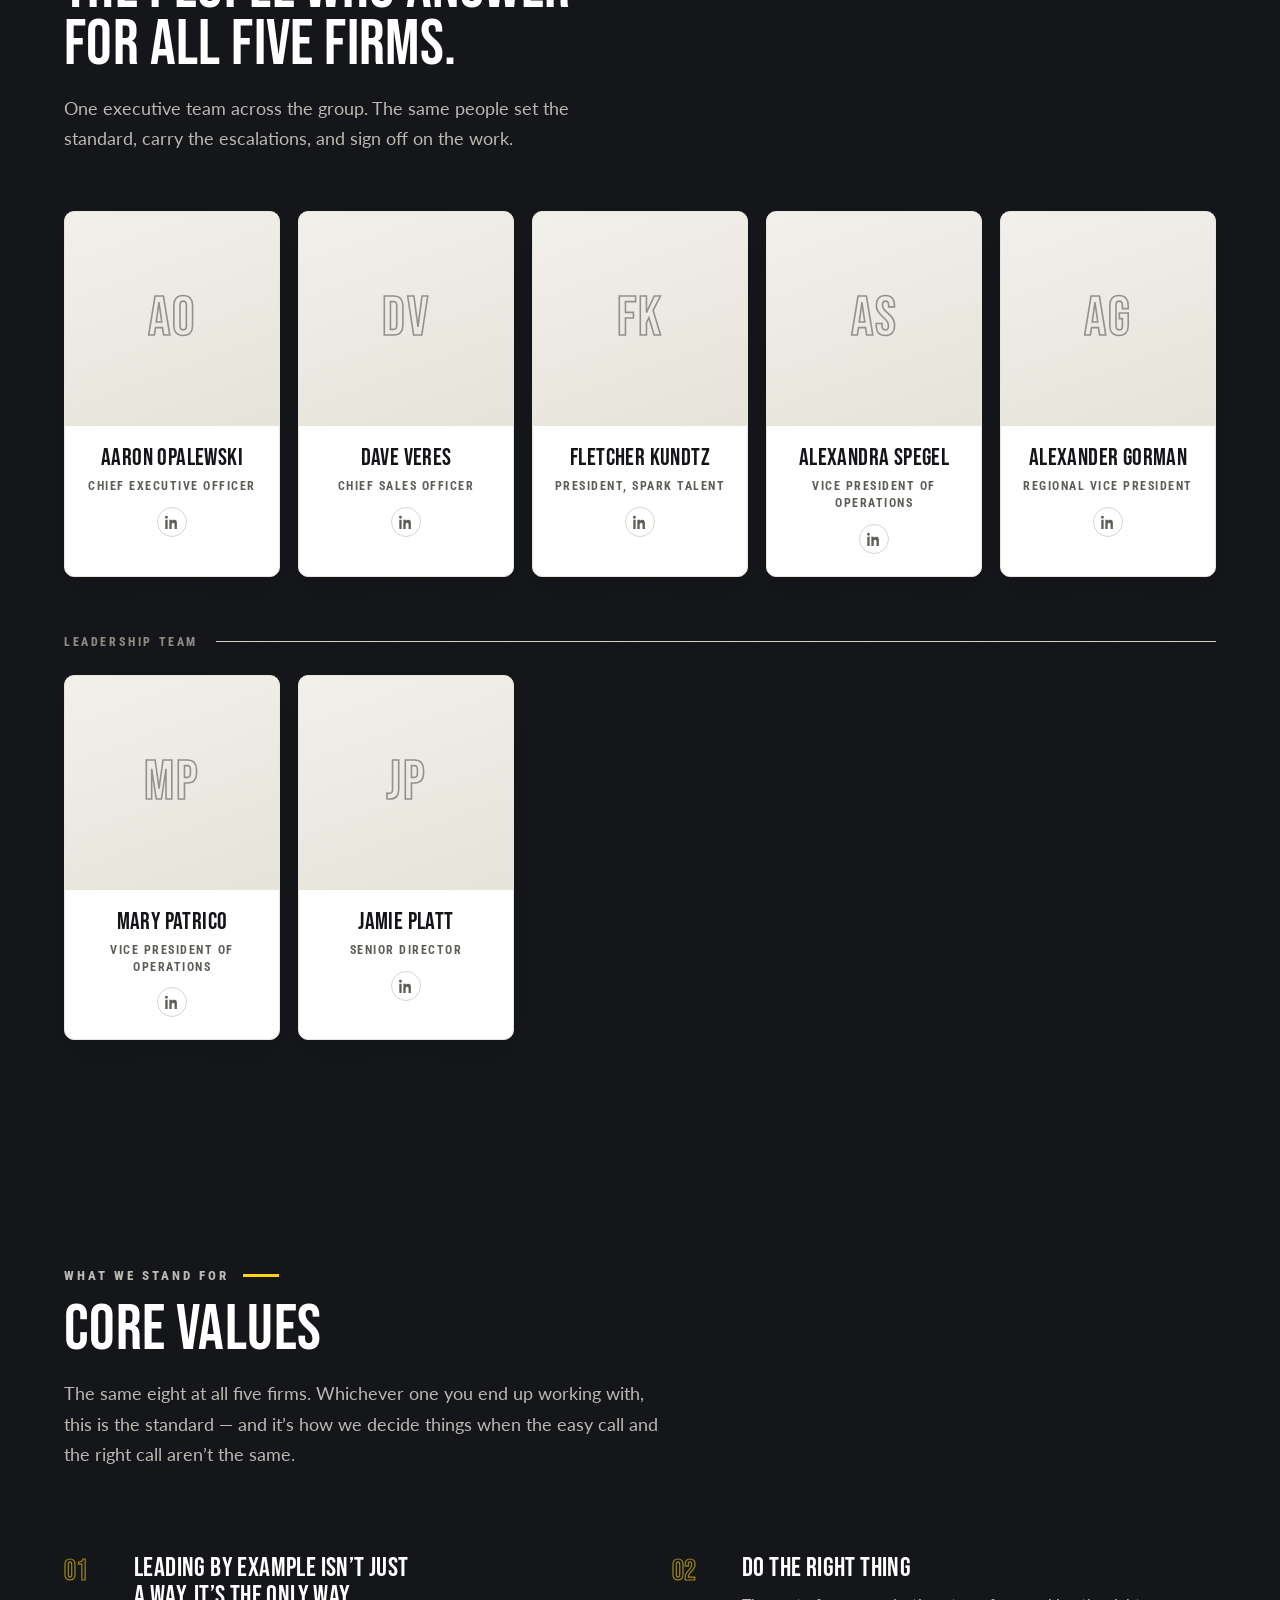
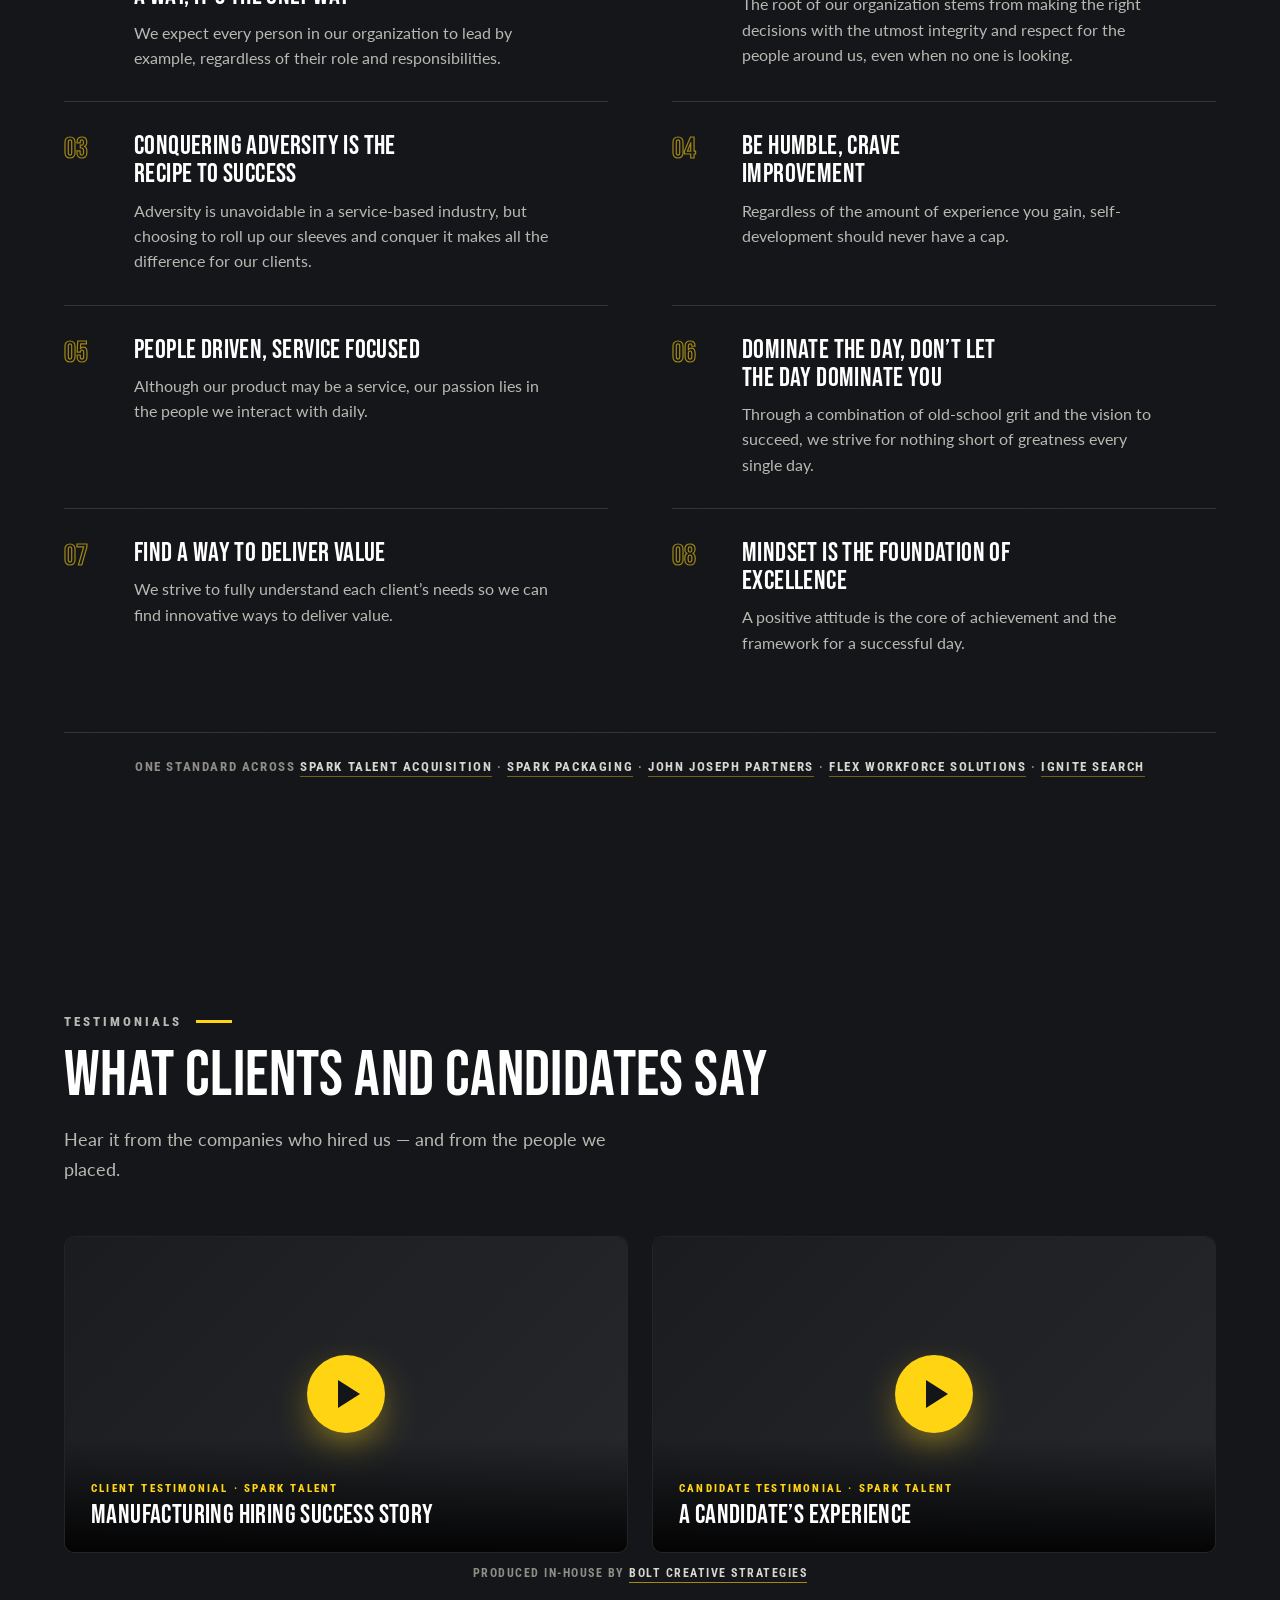
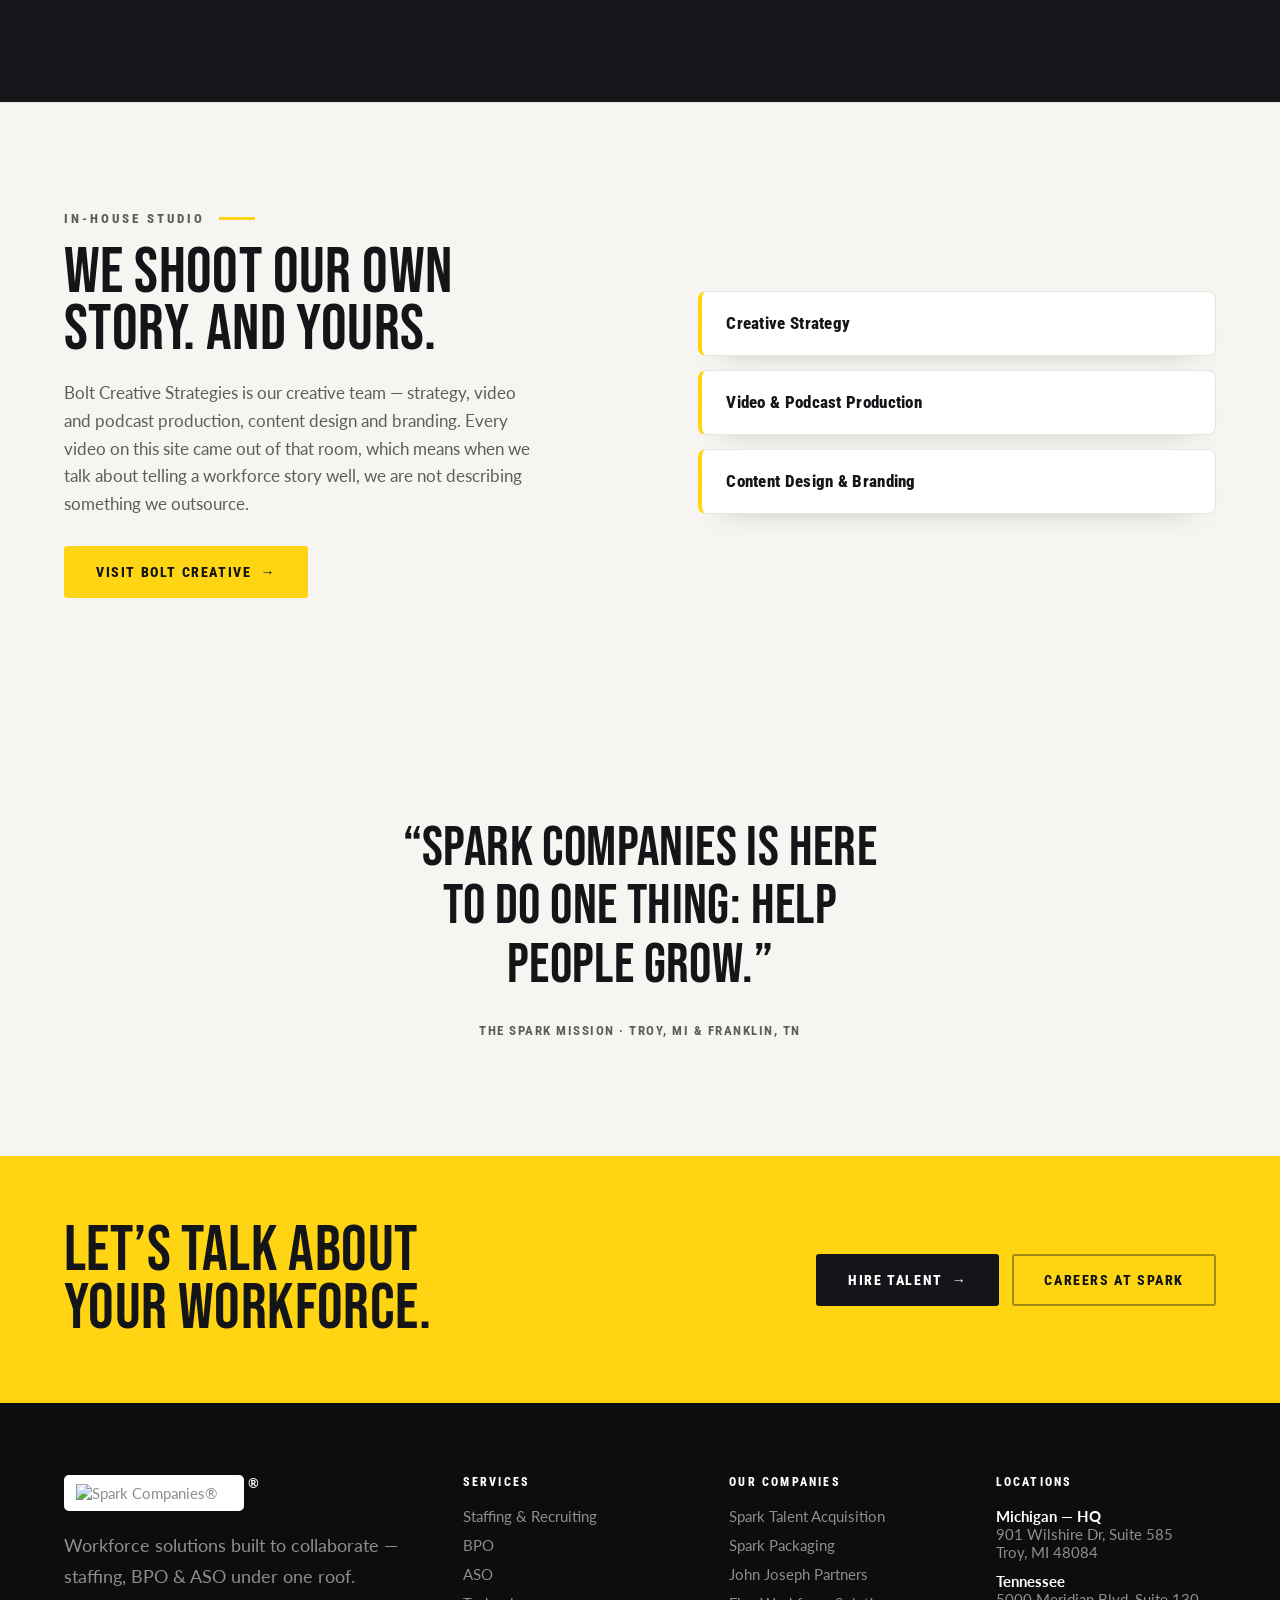
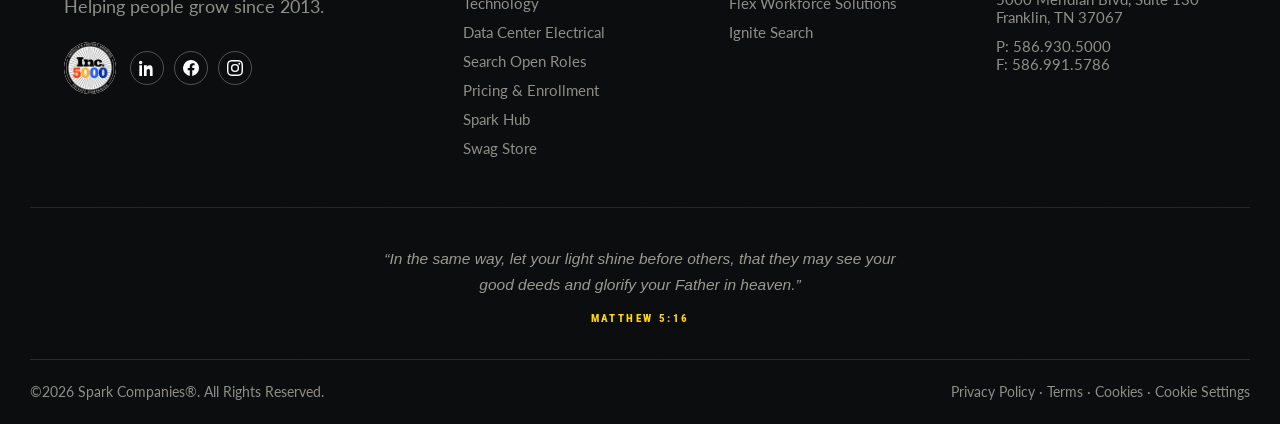
==== commit 854fb7e7: "Add files via upload" ====
--- a/about.html
+++ b/about.html
@@ -102,7 +102,7 @@
         <div class="stat incstat"><img src="inc5000.png" alt="Inc. 5000"><div><div class="n" style="font-size:30px;line-height:1.05">Inc. 5000</div><div class="l">First-Time Honoree · 2026</div></div></div>
       </div>
       <div class="figure reveal d2">
-        <img src="https://www.sparkcompanies.com/wp-content/uploads/2023/12/sparkcompaniesfamilyaffair-edited.webp" alt="The Spark Companies team">
+        <img src="spark-team.jpg" alt="The Spark Companies team">
       </div>
     </div>
   </div>
--- a/style.css
+++ b/style.css
@@ -387,6 +387,12 @@
 textarea{min-height:128px;resize:vertical}
 .infocard{background:var(--ink);color:#fff;border-radius:8px;padding:40px 36px}
 .infocard h3{color:#fff;margin-bottom:22px;font-size:34px}
+.ic-photo{position:relative;margin:-40px -36px 26px;border-radius:8px 8px 0 0;overflow:hidden;background:#0C0D10}
+.ic-photo img{display:block;width:100%;height:auto;aspect-ratio:758/187;object-fit:cover;object-position:center 42%}
+.ic-photo::after{content:"";position:absolute;inset:0;background:linear-gradient(180deg,rgba(16,17,20,0) 40%,rgba(16,17,20,.78) 100%)}
+.ic-photo figcaption{position:absolute;left:36px;right:36px;bottom:12px;z-index:1;font-family:var(--label);font-weight:800;
+  font-size:10.5px;letter-spacing:2px;text-transform:uppercase;color:rgba(255,255,255,.88)}
+@media (max-width:760px){.ic-photo figcaption{left:22px;right:22px}}
 .infocard .row{padding:18px 0;border-bottom:1px solid rgba(255,255,255,.12)}
 .infocard .row:last-child{border:0;padding-bottom:0}
 .infocard .k{font-family:var(--label);font-weight:800;font-size:11.5px;letter-spacing:2px;text-transform:uppercase;color:var(--yellow);margin-bottom:6px}
@@ -476,6 +482,8 @@
 .ctastrip > .in{display:flex;align-items:center;justify-content:space-between;gap:36px;flex-wrap:wrap}
 .ctastrip h2{color:var(--ink);margin:0}
 .ctastrip .rt{display:flex;gap:13px;flex-wrap:wrap}
+.ctastrip .btn-o{border-color:rgba(20,21,24,.4);color:var(--ink)}
+.ctastrip .btn-o:hover{border-color:var(--ink);background:rgba(20,21,24,.07)}
 
 /* ---------- job board band ---------- */
 .jobsband{background:var(--yellow);padding:56px 0}
@@ -668,6 +676,24 @@
 .nav .lnk.hot::after{content:'';position:absolute;right:0;top:2px;width:7px;height:7px;border-radius:50%;
   background:var(--yellow);box-shadow:0 0 0 3px rgba(255,213,19,.25)}
 
+/* ---------- mission band: the team photo, full bleed ---------- */
+.quote.teamband{position:relative;background:#101114;overflow:hidden;padding:132px 0 128px}
+.quote.teamband .tb-img{position:absolute;inset:0;width:100%;height:100%;object-fit:cover;
+  object-position:center 74%;filter:grayscale(.28) contrast(1.05) brightness(1.02)}
+.quote.teamband::after{content:'';position:absolute;inset:0;
+  background:linear-gradient(90deg,rgba(16,17,20,.93) 0%,rgba(16,17,20,.86) 30%,rgba(16,17,20,.52) 58%,rgba(16,17,20,.3) 100%),
+             linear-gradient(180deg,rgba(16,17,20,.45) 0%,rgba(16,17,20,0) 30%,rgba(16,17,20,.55) 100%)}
+.quote.teamband > .wrap{position:relative;z-index:1;text-align:left}
+.quote.teamband .eyebrow{color:var(--yellow)}
+.quote.teamband .q{color:#fff;max-width:15ch;margin:16px 0 20px;text-align:left;
+  text-shadow:0 3px 34px rgba(0,0,0,.8),0 1px 3px rgba(0,0,0,.6)}
+.quote.teamband .by{color:rgba(255,255,255,.84);text-align:left;text-shadow:0 1px 14px rgba(0,0,0,.75)}
+.quote.teamband::before{content:'';position:absolute;left:0;bottom:0;width:100%;height:5px;
+  background:var(--yellow);z-index:2}
+@media (max-width:760px){.quote.teamband{padding:92px 0 88px}
+  .quote.teamband .tb-img{object-position:62% 74%}
+  .quote.teamband::after{background:linear-gradient(180deg,rgba(16,17,20,.9) 0%,rgba(16,17,20,.62) 55%,rgba(16,17,20,.88) 100%)}}
+
 /* ---------- industrial treatment: data center page ---------- */
 .phero.blueprint::before{content:'';position:absolute;inset:0;pointer-events:none;opacity:.5;
   background-image:linear-gradient(rgba(255,255,255,.045) 1px,transparent 1px),
@@ -689,6 +715,33 @@
   .specrow{gap:2px}
   .hazard{height:9px}
 }
+
+/* ---------- hero electrical field (datacenter) ---------- */
+.arcfield{position:absolute;top:0;right:0;width:52%;height:100%;pointer-events:none;z-index:0;overflow:hidden;
+  -webkit-mask-image:linear-gradient(to left,#000 0,#000 60%,transparent 100%);
+  mask-image:linear-gradient(to left,#000 0,#000 60%,transparent 100%)}
+.arcfield svg{position:absolute;right:0;top:50%;transform:translateY(-50%);width:100%;height:auto;max-height:122%}
+.af-line{fill:none;stroke:rgba(255,255,255,.14);stroke-width:1.25}
+.af-node{fill:none;stroke:rgba(255,255,255,.26);stroke-width:1.25}
+.af-pulse{fill:none;stroke:var(--yellow);stroke-width:2;stroke-linecap:round;
+  stroke-dasharray:7 93;stroke-dashoffset:100;opacity:.95;
+  filter:drop-shadow(0 0 6px rgba(255,213,19,.8)) drop-shadow(0 0 16px rgba(255,213,19,.35));
+  animation:afrun 5.4s linear infinite}
+@keyframes afrun{0%{stroke-dashoffset:100;opacity:0}6%{opacity:.95}88%{opacity:.95}100%{stroke-dashoffset:0;opacity:0}}
+.af-bus{fill:none;stroke:rgba(255,255,255,.17);stroke-width:2;stroke-linecap:square}
+.af-term{fill:rgba(255,213,19,.38)}
+.af-strike{fill:none;stroke:#FFF8DC;stroke-width:1.15;stroke-linejoin:round;stroke-linecap:round;opacity:0;
+  filter:drop-shadow(0 0 5px rgba(255,213,19,.95)) drop-shadow(0 0 18px rgba(255,213,19,.5))}
+.af-strike.s1{animation:afstrike 6.8s steps(1,end) infinite}
+.af-strike.s2{animation:afstrike 6.8s steps(1,end) infinite;animation-delay:3.4s}
+@keyframes afstrike{0%,85.4%{opacity:0}85.5%{opacity:1}87%{opacity:.15}88%{opacity:1}90%{opacity:.4}91.5%,100%{opacity:0}}
+.af-bloom{fill:url(#afg);opacity:0;animation:afbloom 6.8s ease-out infinite}
+.af-bloom.b2{animation-delay:3.4s}
+@keyframes afbloom{0%,85.4%{opacity:0}86%{opacity:.5}92%{opacity:0}100%{opacity:0}}
+@media (max-width:1040px){.arcfield{display:none}}
+@media (prefers-reduced-motion:reduce){
+  .af-pulse{animation:none;stroke-dasharray:none;stroke-dashoffset:0;opacity:.3;stroke-width:1.5;filter:none}
+  .af-strike{animation:none;opacity:.55}.af-bloom{animation:none;opacity:.3}}
 
 /* sticky audience bar (drives the scrollspy already in app.js) */
 .spy{position:sticky;top:0;z-index:40;background:rgba(20,21,24,.97);backdrop-filter:blur(6px);
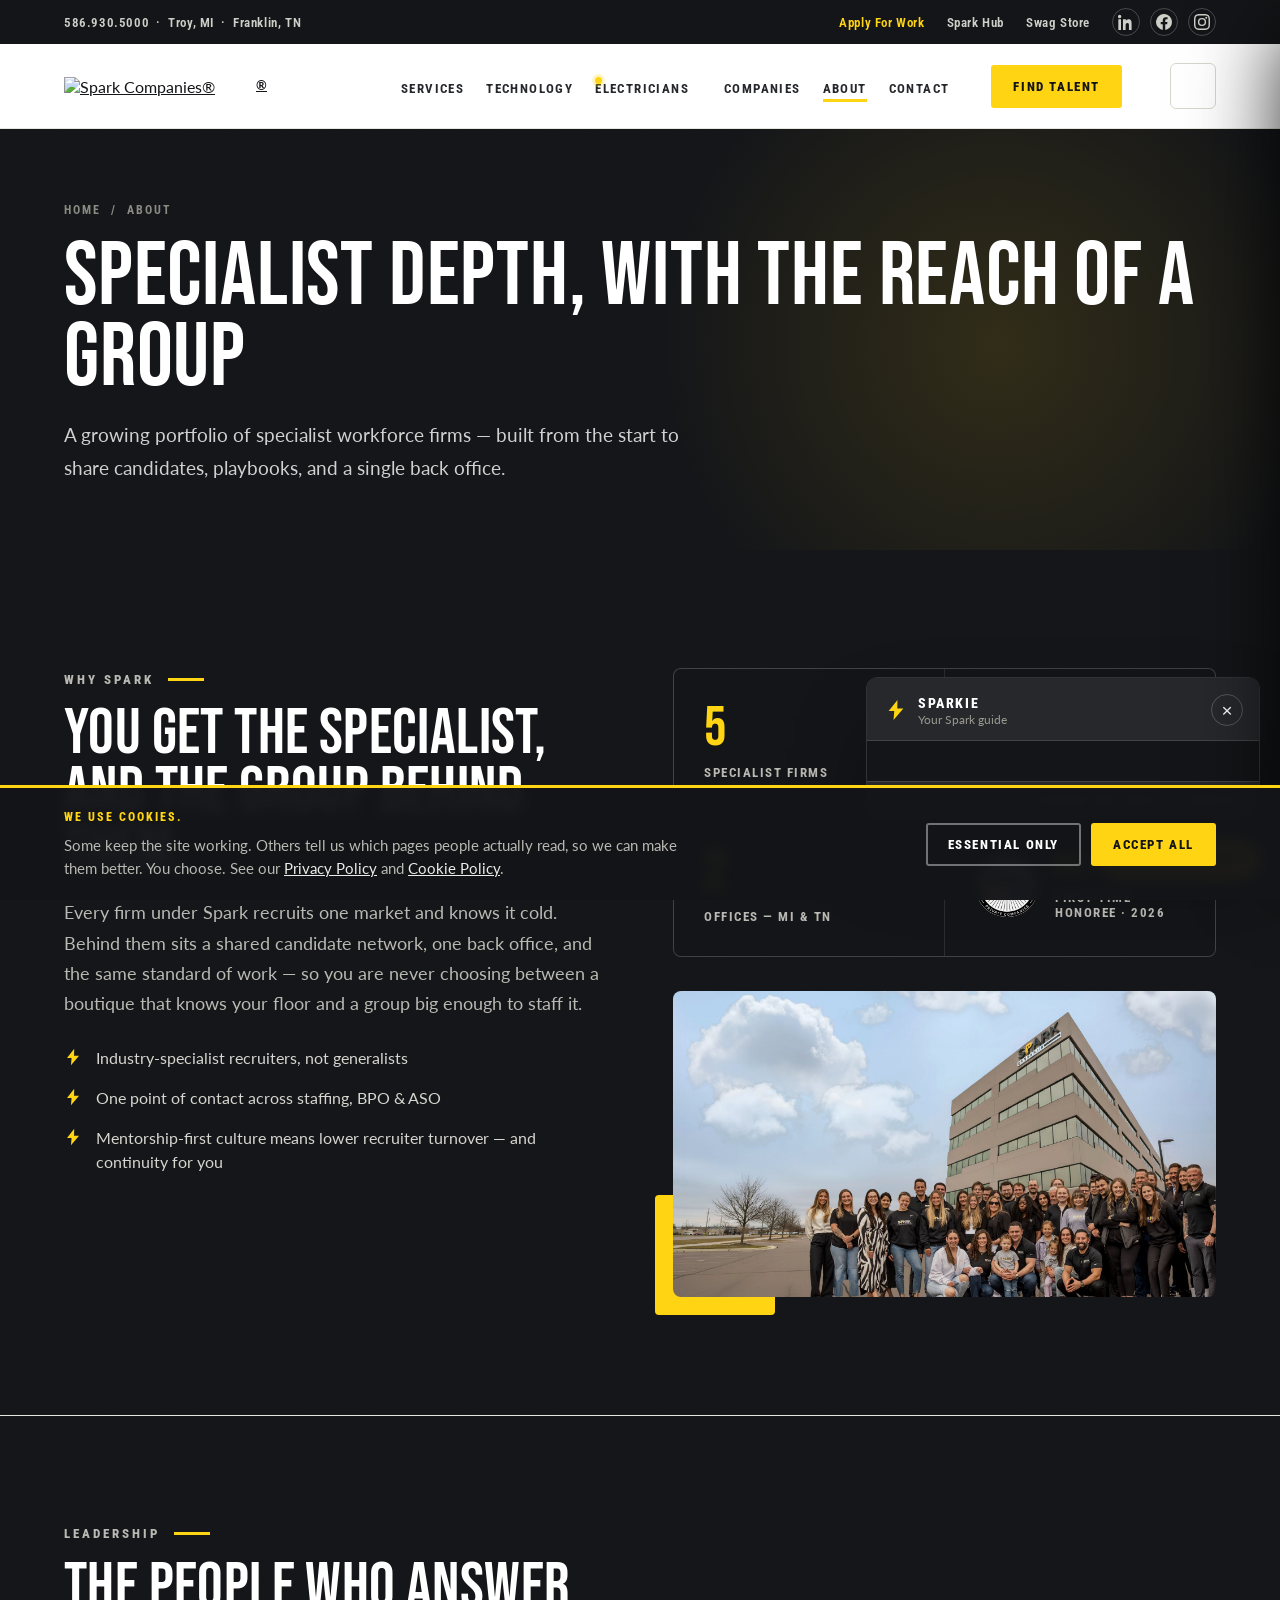
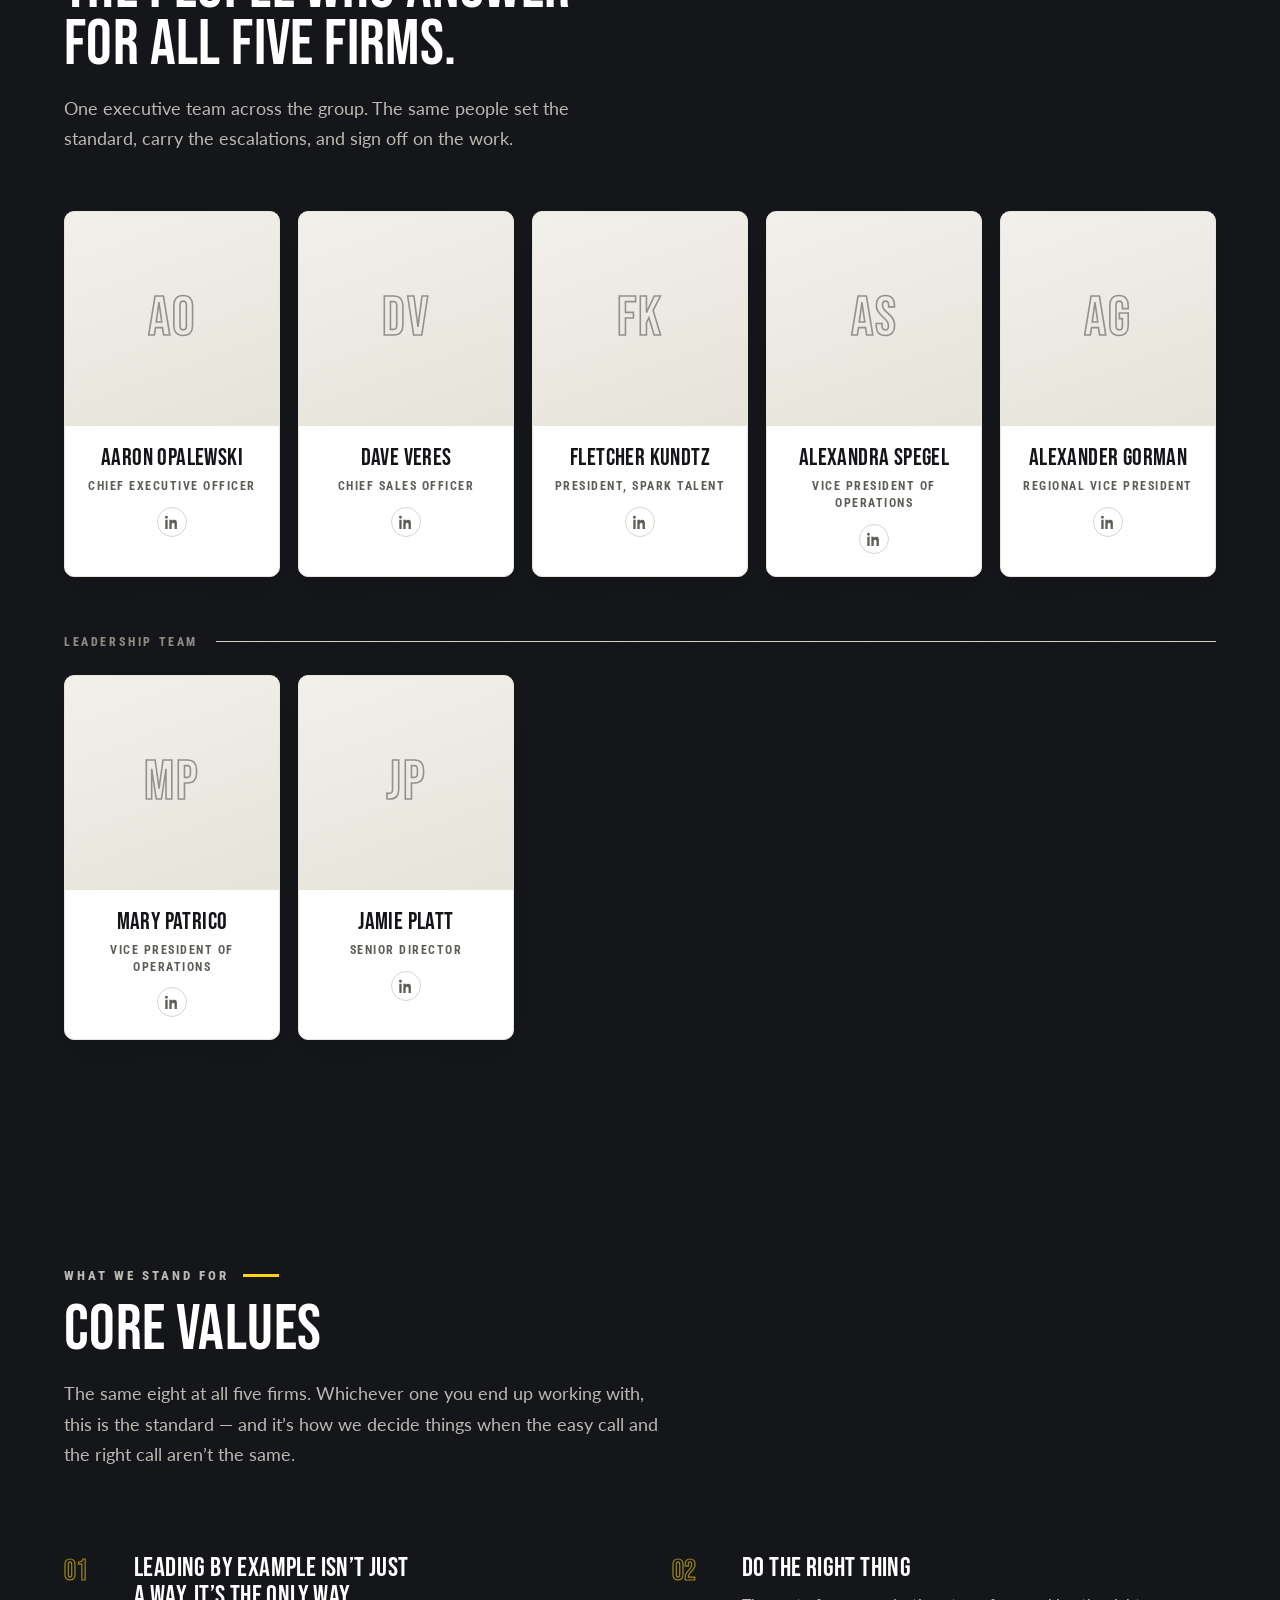
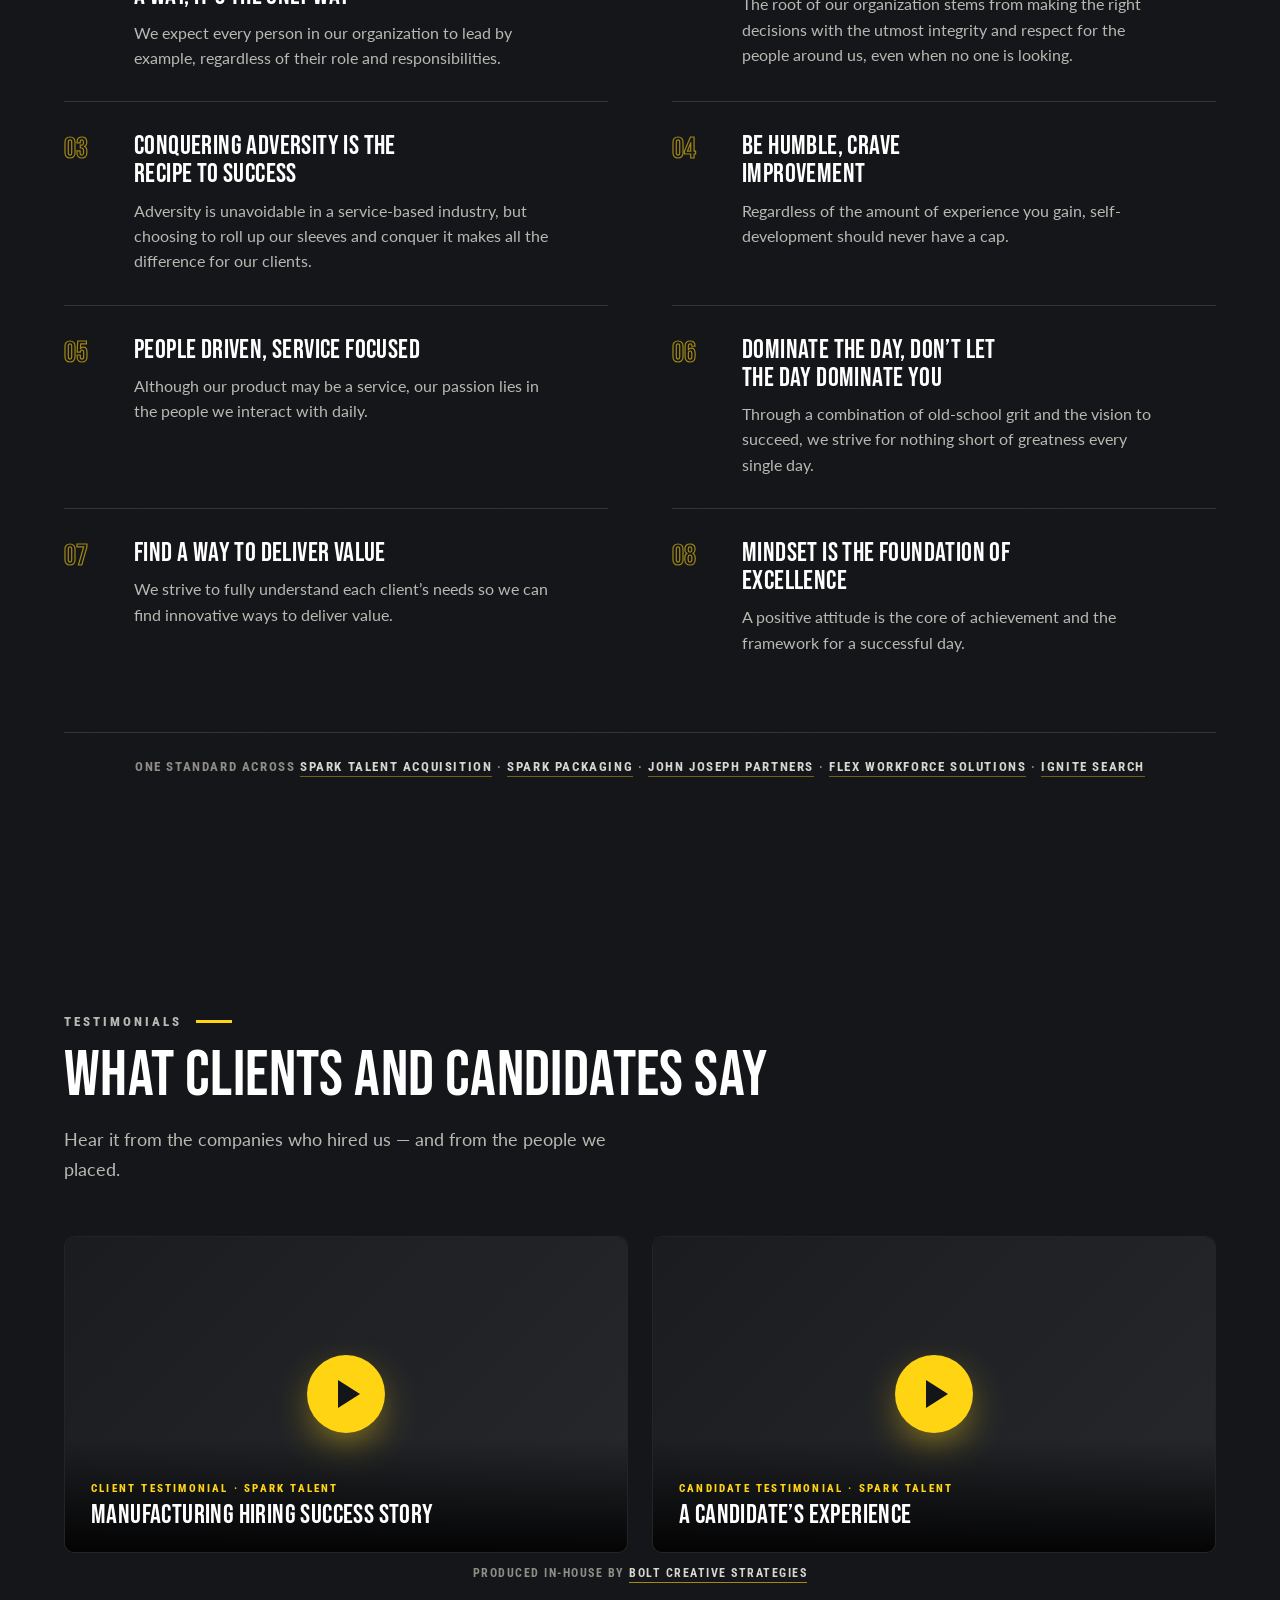
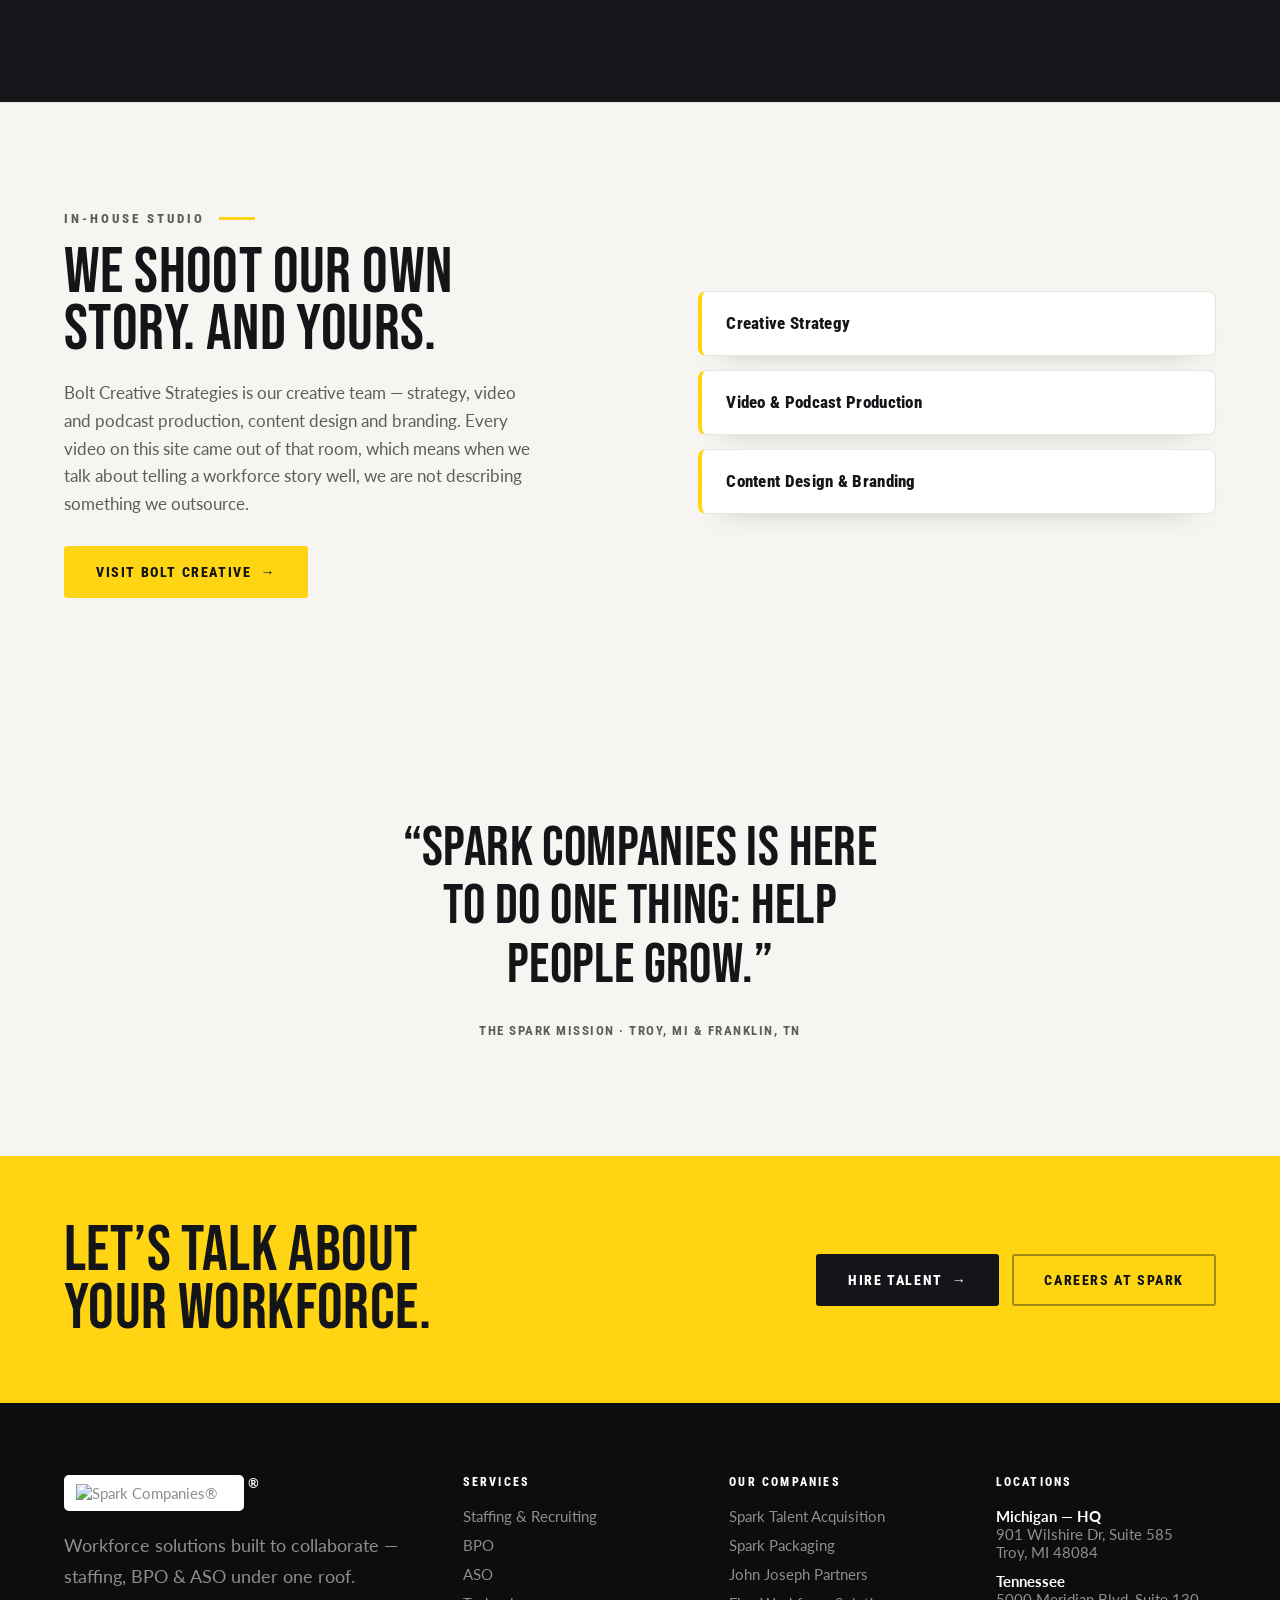
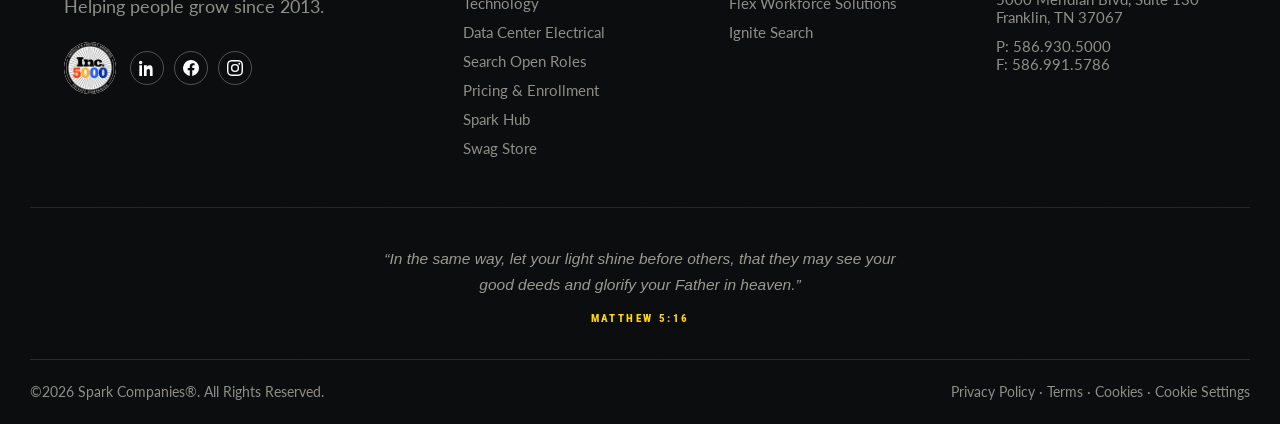
==== commit 8271bb9d: "Add files via upload" ====
--- a/about.html
+++ b/about.html
@@ -351,5 +351,6 @@
   });
 })();
 </script>
+<script src="sparkie.js" defer></script>
 </body>
 </html>
--- a/style.css
+++ b/style.css
@@ -954,3 +954,92 @@
   .rec-mono{margin-bottom:0;font-size:38px;flex:none}
   .rec-n{font-size:23px}
   .rec-t{margin-top:4px}}
+
+/* ---------- Sparkie: the site guide (corner tab, never auto-opens) ---------- */
+.sk{position:fixed;right:20px;bottom:20px;z-index:85;font-family:var(--body)}
+.sk-bolt{width:17px;height:17px;flex:none;fill:currentColor}
+.sk-tab{display:flex;align-items:center;gap:9px;padding:12px 18px;border:0;border-radius:40px;cursor:pointer;
+  background:var(--yellow);color:var(--ink);font-family:var(--label);font-weight:800;font-size:12.5px;
+  letter-spacing:1.6px;text-transform:uppercase;box-shadow:0 14px 34px -12px rgba(0,0,0,.55);
+  transition:transform .2s,box-shadow .2s}
+.sk-tab:hover{transform:translateY(-2px);box-shadow:0 18px 42px -12px rgba(0,0,0,.6)}
+.sk-tab:focus-visible{outline:3px solid var(--ink);outline-offset:3px}
+.sk.nudge .sk-tab .sk-bolt{animation:skpulse 2.6s ease-in-out 3}
+@keyframes skpulse{0%,100%{opacity:1;transform:scale(1)}50%{opacity:.45;transform:scale(1.18)}}
+.sk.on .sk-tab{background:var(--ink);color:var(--yellow)}
+
+.sk-panel{position:absolute;right:0;bottom:60px;width:min(394px,calc(100vw - 32px));
+  max-height:min(620px,calc(100vh - 130px));display:flex;flex-direction:column;overflow:hidden;
+  background:var(--ink);color:#fff;border-radius:12px;border:1px solid rgba(255,255,255,.13);
+  box-shadow:0 40px 90px -28px rgba(0,0,0,.8);animation:skin .26s cubic-bezier(.22,.61,.36,1)}
+@keyframes skin{from{opacity:0;transform:translateY(14px)}to{opacity:1;transform:none}}
+.sk-head{display:flex;align-items:center;justify-content:space-between;gap:14px;padding:16px 16px 14px 18px;
+  border-bottom:1px solid rgba(255,255,255,.13);background:var(--ink2)}
+.sk-id{display:flex;align-items:center;gap:11px}
+.sk-id .sk-bolt{width:22px;height:22px;color:var(--yellow)}
+.sk-id b{display:block;font-family:var(--label);font-weight:800;font-size:13.5px;letter-spacing:1.6px;text-transform:uppercase}
+.sk-id span{display:block;font-size:11.5px;color:#9A998F;margin-top:2px}
+.sk-x{width:32px;height:32px;flex:none;border-radius:50%;border:1px solid rgba(255,255,255,.22);
+  background:transparent;color:#fff;font-size:19px;line-height:1;cursor:pointer;transition:background .2s}
+.sk-x:hover{background:rgba(255,255,255,.12)}
+.sk-body{padding:20px 18px;overflow-y:auto;flex:1}
+.sk-body:focus{outline:none}
+.sk-q{margin:0 0 15px;font-family:var(--label);font-weight:700;font-size:15px;line-height:1.45;color:#EDECE8}
+.sk-opts{display:flex;flex-direction:column;gap:8px}
+.sk-o{display:flex;align-items:center;justify-content:space-between;gap:12px;width:100%;text-align:left;
+  padding:13px 15px;border-radius:8px;cursor:pointer;background:var(--ink2);color:#EDECE8;
+  border:1px solid rgba(255,255,255,.13);font-family:var(--body);font-size:14.5px;line-height:1.35;
+  transition:border-color .18s,background .18s,transform .18s}
+.sk-o i{font-style:normal;color:#6E6D66;transition:color .18s,transform .18s}
+.sk-o:hover{background:#26272D;border-color:rgba(255,213,19,.5);transform:translateX(2px)}
+.sk-o:hover i{color:var(--yellow);transform:translateX(3px)}
+.sk-o:focus-visible{outline:2px solid var(--yellow);outline-offset:2px}
+.sk-o > span{flex:1 1 auto;text-align:left}
+.sk-o.hot{border-color:rgba(255,213,19,.42);background:rgba(255,213,19,.05)}
+.sk-o.hot i{color:var(--yellow)}
+
+.sk-end .sk-k{font-family:var(--display);font-weight:400;font-size:29px;line-height:1.02;
+  letter-spacing:.4px;color:var(--yellow);margin-bottom:11px}
+.sk-end p{margin:0;font-size:14.5px;line-height:1.6;color:#C2C1BA}
+.sk-acts{display:flex;flex-direction:column;gap:8px;margin-top:18px}
+.sk-b{display:block;text-align:center;padding:13px 16px;border-radius:7px;text-decoration:none;cursor:pointer;
+  font-family:var(--label);font-weight:800;font-size:12.5px;letter-spacing:1.5px;text-transform:uppercase;
+  background:transparent;color:#fff;border:1px solid rgba(255,255,255,.26);transition:background .2s,border-color .2s}
+.sk-b:hover{background:rgba(255,255,255,.1);border-color:rgba(255,255,255,.45)}
+.sk-b.pri{background:var(--yellow);color:var(--ink);border-color:var(--yellow)}
+.sk-b.pri:hover{background:#FFE14F;border-color:#FFE14F}
+.sk-b:focus-visible{outline:2px solid var(--yellow);outline-offset:2px}
+.sk-recs{margin-top:16px;border-top:1px solid rgba(255,255,255,.13);padding-top:14px}
+.sk-rl{font-family:var(--label);font-weight:800;font-size:10px;letter-spacing:2px;text-transform:uppercase;
+  color:var(--yellow);margin-bottom:9px}
+.sk-rec{display:flex;align-items:center;justify-content:space-between;gap:10px;padding:9px 0;
+  text-decoration:none;color:#EDECE8;border-bottom:1px solid rgba(255,255,255,.09)}
+.sk-rec:last-child{border-bottom:0}
+.sk-rec b{font-size:14px;font-weight:700}
+.sk-rec span{font-family:var(--label);font-weight:700;font-size:13px;color:var(--yellow);white-space:nowrap}
+.sk-rec:hover b{color:var(--yellow)}
+.sk-restart{margin-top:16px;background:none;border:0;padding:0;cursor:pointer;color:#8B8A82;
+  font-family:var(--label);font-weight:700;font-size:11px;letter-spacing:1.6px;text-transform:uppercase}
+.sk-restart:hover{color:var(--yellow)}
+
+.sk-foot{display:flex;align-items:center;justify-content:space-between;gap:14px;padding:12px 18px;
+  border-top:1px solid rgba(255,255,255,.13);background:var(--ink2)}
+.sk-back,.sk-skip{background:none;border:0;padding:0;cursor:pointer;text-decoration:none;
+  font-family:var(--label);font-weight:700;font-size:11px;letter-spacing:1.4px;text-transform:uppercase;color:#9A998F}
+.sk-back:hover,.sk-skip:hover{color:var(--yellow)}
+.sk-back[hidden]{display:none}
+.sk-skip{margin-left:auto;text-align:right}
+
+@media (max-width:520px){
+  .sk{right:12px;bottom:12px;left:12px;display:flex;justify-content:flex-end}
+  .sk-tab span{display:none}
+  .sk-tab{padding:14px;border-radius:50%}
+  .sk-tab .sk-bolt{width:20px;height:20px}
+  .sk-panel{right:0;left:0;width:auto;bottom:66px;max-height:calc(100vh - 150px)}
+}
+/* clear of the back-to-top button */
+#totop{bottom:84px}
+@media (max-width:520px){#totop{bottom:76px;right:14px}}
+@media (prefers-reduced-motion:reduce){
+  .sk-panel{animation:none}.sk.nudge .sk-tab .sk-bolt{animation:none}
+  .sk-tab,.sk-o{transition:none}}
